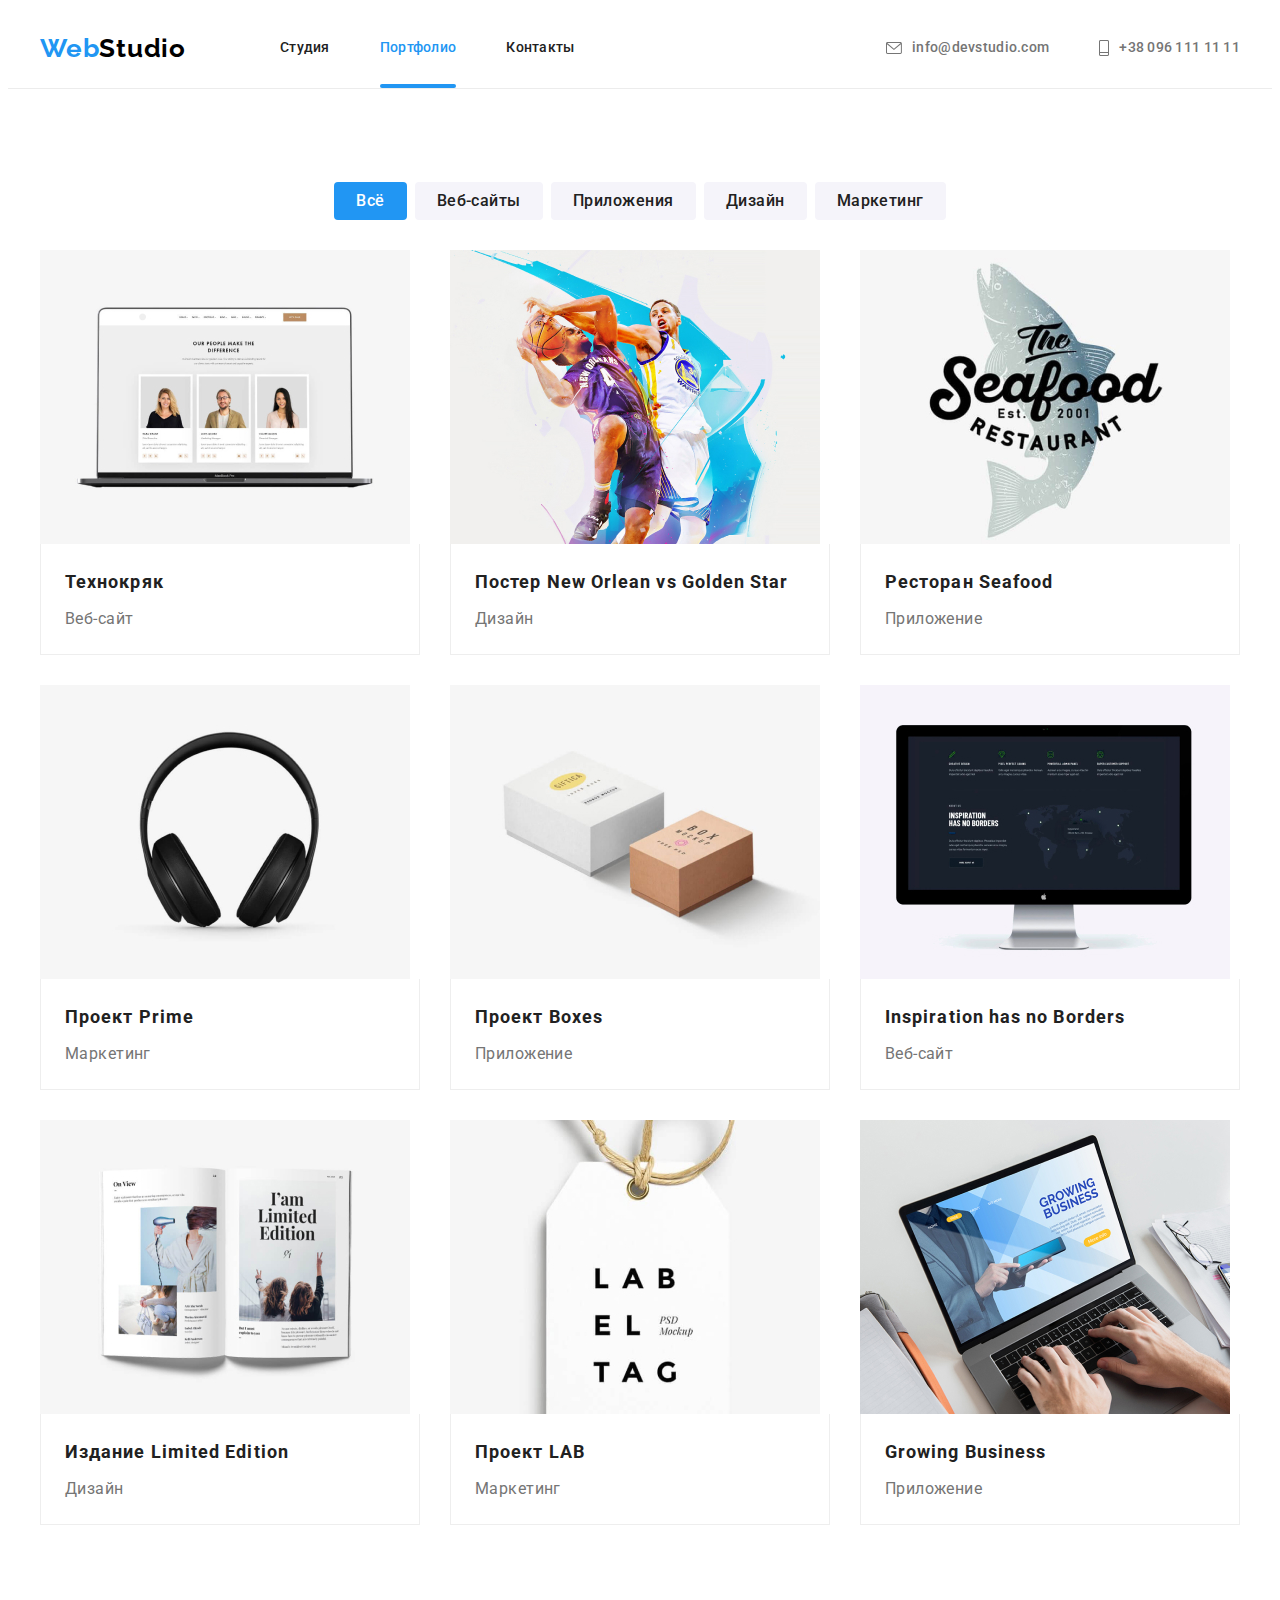
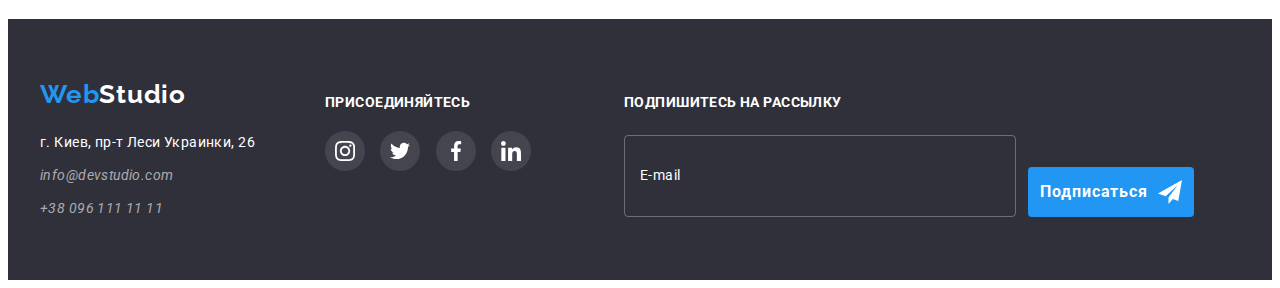
==== portfolio.html @ 37f89ac8 "Initial commit" ====
<!DOCTYPE html>
<html lang="ru">
  <head>
    <meta charset="UTF-8" />
    <meta http-equiv="X-UA-Compatible" content="IE=edge" />
    <meta name="viewport" content="width=device-width, initial-scale=1.0" />
    <title>Портфолио</title>
    <link
      href="https://fonts.googleapis.com/css2?family=Raleway:wght@700&family=Roboto:wght@400;500;700;900&display=swap"
      rel="stylesheet"
    />
    <link
      rel="stylesheet"
      href="https://cdnjs.cloudflare.com/ajax/libs/modern-normalize/1.1.0/modern-normalize.min.css"
      integrity="sha512-wpPYUAdjBVSE4KJnH1VR1HeZfpl1ub8YT/NKx4PuQ5NmX2tKuGu6U/JRp5y+Y8XG2tV+wKQpNHVUX03MfMFn9Q=="
      crossorigin="anonymous"
      referrerpolicy="no-referrer"
    />
    <link rel="stylesheet" href="./css/main.min.css" />
  </head>
  <body>
    <!-- HEADER -->

    <header class="header">
      <div class="container">
        <nav class="nav">
          <a href="./index.html" class="logo link"
            >Web<span class="logo__part">Studio</span></a
          >
          <ul class="list nav__list">
            <li class="nav__item">
              <a href="./index.html" class="nav__link link">Студия</a>
            </li>
            <li class="nav__item nav__item--current">
              <a
                href="./portfolio.html"
                class="nav__link nav__link--current link"
                >Портфолио</a
              >
            </li>
            <li class="nav__item">
              <a href="" class="nav__link link">Контакты</a>
            </li>
          </ul>
          <ul class="contacts list">
            <li class="contacts__item">
              <a href="mailto:info@devstudio.com" class="contacts__link link">
                <svg class="contacts__icon" width="16" height="12">
                  <use href="./symbol-defs.svg#icon-envelope"></use>
                </svg>
                <span>info@devstudio.com</span>
              </a>
            </li>
            <li class="contacts__item">
              <a href="tel:+380961111111" class="contacts__link link">
                <svg class="contacts__icon" width="10" height="16">
                  <use href="./symbol-defs.svg#icon-phone"></use>
                </svg>
                <span>+38 096 111 11 11</span>
              </a>
            </li>
          </ul>
        </nav>
      </div>
    </header>

    <!-- MAIN -->

    <main>
      <section class="section">
        <div class="container">
          <h1 class="hidden-title hidden">Наши роботы</h1>
          <ul class="filter list">
            <li class="filter__item">
              <button
                type="button"
                class="filter__buttons buttons filter__buttons--current"
              >
                Всё
              </button>
            </li>
            <li class="filter__item">
              <button type="button" class="filter__buttons buttons">
                Веб-сайты
              </button>
            </li>
            <li class="filter__item">
              <button type="button" class="filter__buttons buttons">
                Приложения
              </button>
            </li>
            <li class="filter__item">
              <button type="button" class="filter__buttons buttons">
                Дизайн
              </button>
            </li>
            <li class="filter__item">
              <button type="button" class="filter__buttons buttons">
                Маркетинг
              </button>
            </li>
          </ul>
          <ul class="cards list">
            <li class="card">
              <a href="" class="link">
                <div class="card__thumb">
                  <img
                    src="./images/images-page-portfolio/img0.jpg"
                    alt="Страница сайта Технокряк"
                    width="370"
                  />
                  <p class="card__overlay-text">
                    Ресурс предлагает комплексные предложения с разным уровнем
                    функционала и сервисов. Все это позволит посетителю получить
                    исчерпывающие сведения о компании или частном лице.
                  </p>
                </div>
                <div class="card__description">
                  <h2 class="card__name">Технокряк</h2>
                  <p class="card__type">Веб-сайт</p>
                </div>
              </a>
            </li>
            <li class="card">
              <a href="" class="link">
                <div class="card__thumb">
                  <img
                    src="./images/images-page-portfolio/img1.jpg"
                    alt="Баскетболисты играют"
                    width="370"
                  />
                  <p class="card__overlay-text">
                    Ресурс предлагает комплексные предложения с разным уровнем
                    функционала и сервисов. Все это позволит посетителю получить
                    исчерпывающие сведения о компании или частном лице.
                  </p>
                </div>
                <div class="card__description">
                  <h2 class="card__name">
                    Постер <span lang="en">New Orlean vs Golden Star</span>
                  </h2>
                  <p class="card__type">Дизайн</p>
                </div>
              </a>
            </li>
            <li class="card">
              <a href="" class="link">
                <div class="card__thumb">
                  <img
                    src="./images/images-page-portfolio/img2.jpg"
                    alt="Лого ресторана Seafood"
                    width="370"
                  />
                  <p class="card__overlay-text">
                    Ресурс предлагает комплексные предложения с разным уровнем
                    функционала и сервисов. Все это позволит посетителю получить
                    исчерпывающие сведения о компании или частном лице.
                  </p>
                </div>
                <div class="card__description">
                  <h2 class="card__name">
                    Ресторан <span lang="en">Seafood</span>
                  </h2>
                  <p class="card__type">Приложение</p>
                </div>
              </a>
            </li>
            <li class="card">
              <a href="" class="link">
                <div class="card__thumb">
                  <img
                    src="./images/images-page-portfolio/img3.jpg"
                    alt="Наушники"
                    width="370"
                  />
                  <p class="card__overlay-text">
                    Ресурс предлагает комплексные предложения с разным уровнем
                    функционала и сервисов. Все это позволит посетителю получить
                    исчерпывающие сведения о компании или частном лице.
                  </p>
                </div>
                <div class="card__description">
                  <h2 class="card__name">
                    Проект <span lang="en">Prime</span>
                  </h2>
                  <p class="card__type">Маркетинг</p>
                </div>
              </a>
            </li>
            <li class="card">
              <a href="" class="link">
                <div class="card__thumb">
                  <img
                    src="./images/images-page-portfolio/img4.jpg"
                    alt="Коробки"
                    width="370"
                  />
                  <p class="card__overlay-text">
                    Ресурс предлагает комплексные предложения с разным уровнем
                    функционала и сервисов. Все это позволит посетителю получить
                    исчерпывающие сведения о компании или частном лице.
                  </p>
                </div>
                <div class="card__description">
                  <h2 class="card__name">
                    Проект <span lang="en">Boxes</span>
                  </h2>
                  <p class="card__type">Приложение</p>
                </div>
              </a>
            </li>
            <li class="card">
              <a href="" class="link">
                <div class="card__thumb">
                  <img
                    src="./images/images-page-portfolio/img5.jpg"
                    alt=" Страница сайта Inspiration has no Borders"
                    width="370"
                  />
                  <p class="card__overlay-text">
                    Ресурс предлагает комплексные предложения с разным уровнем
                    функционала и сервисов. Все это позволит посетителю получить
                    исчерпывающие сведения о компании или частном лице.
                  </p>
                </div>
                <div class="card__description">
                  <h2 lang="en" class="card__name">
                    Inspiration has no Borders
                  </h2>
                  <p class="card__type">Веб-сайт</p>
                </div>
              </a>
            </li>
            <li class="card">
              <a href="" class="link">
                <div class="card__thumb">
                  <img
                    src="./images/images-page-portfolio/img6.jpg"
                    alt="Открытая книга"
                    width="370"
                  />
                  <p class="card__overlay-text">
                    Ресурс предлагает комплексные предложения с разным уровнем
                    функционала и сервисов. Все это позволит посетителю получить
                    исчерпывающие сведения о компании или частном лице.
                  </p>
                </div>
                <div class="card__description">
                  <h2 class="card__name">
                    Издание <span lang="en">Limited Edition</span>
                  </h2>
                  <p class="card__type">Дизайн</p>
                </div>
              </a>
            </li>
            <li class="card">
              <a href="" class="link">
                <div class="card__thumb">
                  <img
                    src="./images/images-page-portfolio/img7.jpg"
                    alt="Логотип проекта"
                    width="370"
                  />
                  <p class="card__overlay-text">
                    Ресурс предлагает комплексные предложения с разным уровнем
                    функционала и сервисов. Все это позволит посетителю получить
                    исчерпывающие сведения о компании или частном лице.
                  </p>
                </div>
                <div class="card__description">
                  <h2 class="card__name">Проект <span lang="en">LAB</span></h2>
                  <p class="card__type">Маркетинг</p>
                </div>
              </a>
            </li>
            <li class="card">
              <a href="" class="link">
                <div class="card__thumb">
                  <img
                    src="./images/images-page-portfolio/img8.jpg"
                    alt="Приложение Growing Business на ноутбуке"
                    width="370"
                  />
                  <p class="card__overlay-text">
                    Ресурс предлагает комплексные предложения с разным уровнем
                    функционала и сервисов. Все это позволит посетителю получить
                    исчерпывающие сведения о компании или частном лице.
                  </p>
                </div>
                <div class="card__description">
                  <h2 lang="en" class="card__name">Growing Business</h2>
                  <p class="card__type">Приложение</p>
                </div>
              </a>
            </li>
          </ul>
        </div>
      </section>
    </main>

    <!-- FOOTER -->

    <footer class="footer">
      <div class="footer__container container">
        <div class="footer__address">
          <a href="./index.html" class="logo link"
            >Web<span class="logo__part--light">Studio</span></a
          >
          <address>
            <ul class="address list">
              <li class="address__item">
                <a
                  href="https://www.google.com/maps/place/%D0%B1%D1%83%D0%BB.+%D0%9B%D0%B5%D1%81%D0%B8+%D0%A3%D0%BA%D1%80%D0%B0%D0%B8%D0%BD%D0%BA%D0%B8,+26,+%D0%9A%D0%B8%D0%B5%D0%B2,+02000/@50.4265807,30.5383858,17z/data=!3m1!4b1!4m5!3m4!1s0x40d4cf0e033ecbe9:0x57a4dffefec77da0!8m2!3d50.4265807!4d30.5383858?shorturl=1"
                  class="link address__link address__link--light"
                  >г. Киев, пр-т Леси Украинки, 26</a
                >
              </li>
              <li class="address__item">
                <a href="mailto:info@devstudio.com" class="address__link link"
                  >info@devstudio.com</a
                >
              </li>
              <li class="address__item">
                <a href="tel:+380961111111" class="address__link link"
                  >+38 096 111 11 11</a
                >
              </li>
            </ul>
          </address>
        </div>
        <div class="footer__communities">
          <b class="footer__header">ПРИСОЕДИНЯЙТЕСЬ</b>
          <ul class="communities list">
            <li class="communities__item communities__item--light">
              <a href="" class="link communities__link">
                <svg class="communities__icon" width="20" height="20">
                  <use href="./symbol-defs.svg#icon-instagram"></use>
                </svg>
              </a>
            </li>
            <li class="communities__item communities__item--light">
              <a href="" class="link communities__link">
                <svg class="communities__icon" width="20" height="20">
                  <use href="./symbol-defs.svg#icon-twitter"></use>
                </svg>
              </a>
            </li>
            <li class="communities__item communities__item--light">
              <a href="" class="link communities__link">
                <svg class="communities__icon" width="20" height="20">
                  <use href="./symbol-defs.svg#icon-facebook"></use>
                </svg>
              </a>
            </li>
            <li class="communities__item communities__item--light">
              <a href="" class="link communities__link">
                <svg class="communities__icon" width="20" height="20">
                  <use href="./symbol-defs.svg#icon-linkedin"></use>
                </svg>
              </a>
            </li>
          </ul>
        </div>
        <div class="footer__subscribe">
          <b class="footer__header">Подпишитесь на рассылку</b>
          <form class="subscribe-form">
            <label class="subscribe-form__field">
              <input
                type="email"
                name="user-email"
                class="subscribe-form__input"
                placeholder=" "
              />
              <span class="subscribe-form__label">E-mail</span>
            </label>
            <button type="submit" class="subscribe-form__button buttons">
              <span class="subscribe-form__button-text">Подписаться</span>
              <svg width="24" height="24" class="subscribe-form__icon">
                <use href="./symbol-defs.svg#icon-send"></use>
              </svg>
            </button>
          </form>
        </div>
      </div>
    </footer>
  </body>
</html>
---- css/main.min.css ----
p,h1,h2,h3,h4,h5,h6{margin:0px}ul,ol{margin:0px;padding-left:0px}img{display:block}svg{fill:currentColor}.link{text-decoration:none;margin:0;padding:0;color:inherit}.list{list-style-type:none;margin:0;padding:0}body{font-family:"Roboto",sans-serif;font-style:normal;font-weight:400;font-size:14px;line-height:1.7;letter-spacing:.03em;color:#757575;background-color:#fff}.hidden{width:1px;height:1px;overflow:hidden;opacity:0;margin:-1px}.backdrop{position:fixed;top:0;left:0;width:100%;height:100vh;background-color:rgba(0,0,0,.2);opacity:1;transition:opacity 250ms cubic-bezier(0.4, 0, 0.2, 1)}.backdrop.is-hidden{opacity:0;pointer-events:none}.no-scroll{overflow:hidden}.close-button{position:absolute;top:8px;right:8px;display:flex;align-items:center;justify-content:center;width:30px;height:30px;border:1px solid rgba(0,0,0,.1);border-radius:50%;background-color:#fff;transition:color 250ms cubic-bezier(0.4, 0, 0.2, 1),box-shadow 250ms cubic-bezier(0.4, 0, 0.2, 1),background-color 250ms cubic-bezier(0.4, 0, 0.2, 1)}.close-button:hover,.close-button:focus{background-color:#2196f3}.section{padding-top:94px;padding-bottom:94px}.container{width:1200px;padding-left:15px;padding-right:15px;margin:0 auto}.section-header{font-weight:700;font-size:36px;line-height:1.16;text-align:center;color:#212121;margin-bottom:50px}.buttons{display:flex;align-items:center;justify-content:center;font-family:inherit;cursor:pointer;border:none;border-radius:4px;font-weight:700;font-size:16px;line-height:1.88;letter-spacing:.06em;color:#fff}.buttons:hover,.buttons:focus{background-color:#188ce8;box-shadow:0px 2px 2px 0px rgba(0,0,0,.1215686275),0px 1px 2px 0px rgba(0,0,0,.0784313725),0px 3px 1px 0px rgba(0,0,0,.1019607843)}.filter{display:flex;align-items:center;justify-content:center;margin-bottom:30px}.filter__item+.filter__item{margin-left:8px}.filter__buttons{font-weight:500;font-size:16px;line-height:1.62;letter-spacing:.03em;text-align:center;background-color:#f5f4fa;color:#212121;transition:color 250ms cubic-bezier(0.4, 0, 0.2, 1),box-shadow 250ms cubic-bezier(0.4, 0, 0.2, 1),background-color 250ms cubic-bezier(0.4, 0, 0.2, 1);padding:6px 22px}.filter__buttons:hover,.filter__buttons:focus{color:#fff;background-color:#2196f3;box-shadow:0px 2px 2px 0px rgba(0,0,0,.1215686275),0px 1px 2px 0px rgba(0,0,0,.0784313725),0px 3px 1px 0px rgba(0,0,0,.1019607843)}.filter__buttons--current{color:#fff;background-color:#2196f3}.communities{display:flex;justify-content:space-between;height:44px;width:206px;margin-top:16px;margin-left:auto;margin-right:auto}.communities__item{height:40px;width:40px;border-radius:50%;display:flex;align-items:center;justify-content:center;color:#afb1b8;transition:color 250ms cubic-bezier(0.4, 0, 0.2, 1),box-shadow 250ms cubic-bezier(0.4, 0, 0.2, 1),background-color 250ms cubic-bezier(0.4, 0, 0.2, 1)}.communities__item--light{background-color:rgba(255,255,255,.1);color:#fff}.communities__item+.communities__item{margin-left:10px}.communities__item:hover,.communities__item:focus{color:#fff;background-color:#2196f3}.communities__icon{display:block;fill:currentColor}@keyframes menuAnimation{0%{transform:scaleX(0%)}100%{transform:scaleX(100%)}}.header{border-bottom:1px solid #ececec;font-weight:500;line-height:1.14;letter-spacing:.02em}.nav{display:flex;align-items:center;justify-content:center}.nav__list{display:flex;margin-left:94px}.nav__link{color:#212121;transition:color 250ms cubic-bezier(0.4, 0, 0.2, 1),box-shadow 250ms cubic-bezier(0.4, 0, 0.2, 1),background-color 250ms cubic-bezier(0.4, 0, 0.2, 1);display:block;padding-top:32px;padding-bottom:32px}.nav__link--current{color:#2196f3}.nav__link:hover,.nav__link:focus{color:#2196f3}.nav__item{position:relative}.nav__item+.nav__item{margin-left:50px}.nav__item::after{content:"";display:block;position:absolute;left:0;bottom:0;width:100%;height:4px;border-radius:2px;background-color:#2196f3;transform:scaleX(0);transition:transform 250ms cubic-bezier(0.4, 0, 0.2, 1)}.nav__item:hover::after{transform:scaleX(1)}.nav__item--current::after{transform:scaleX(1);animation-name:menuAnimation;animation-duration:250ms;animation-timing-function:cubic-bezier(0.4, 0, 0.2, 1)}.contacts{margin-left:auto;display:flex}.contacts__link{display:flex;align-items:center;justify-content:center;padding-top:32px;padding-bottom:32px;transition:color 250ms cubic-bezier(0.4, 0, 0.2, 1),box-shadow 250ms cubic-bezier(0.4, 0, 0.2, 1),background-color 250ms cubic-bezier(0.4, 0, 0.2, 1);color:#757575}.contacts__link:hover,.contacts__link:focus{color:#2196f3}.contacts__item+.contacts__item{margin-left:50px}.contacts__icon{margin-right:10px}.logo{font-family:"Raleway",sans-serif;font-style:normal;font-weight:700;font-size:26px;line-height:1.19;letter-spacing:.03em;color:#2196f3}.logo__part{color:#000}.logo__part--light{color:#fff}.hero{background-color:#2f303a;background-image:linear-gradient(rgba(47, 48, 58, 0.4), rgba(47, 48, 58, 0.4)),url(../images/images-main-page/hero-img.jpg);max-height:600px;max-width:1600px;background-repeat:no-repeat;background-size:cover;text-align:center;padding-top:200px;padding-bottom:200px;margin:0 auto}.hero__header{font-weight:900;font-size:44px;line-height:1.36;letter-spacing:.06em;text-align:center;text-transform:uppercase;display:inline-block;color:#fff;max-width:696px;margin-bottom:30px}.hero__button{margin:0 auto;padding:10px 32px;background-color:#2196f3;color:#fff;transition:color 250ms cubic-bezier(0.4, 0, 0.2, 1),box-shadow 250ms cubic-bezier(0.4, 0, 0.2, 1),background-color 250ms cubic-bezier(0.4, 0, 0.2, 1)}.advantages{padding-bottom:0}.advantages__list{display:flex;justify-content:space-between}.advantages__item{flex-basis:calc((100% - 90px)/4)}.advantages__item+.advantages__item{margin-left:30px}.advantages__svg-wrapper{height:120px;width:100%;background-color:#f5f4fa;display:flex;align-items:center;justify-content:center;margin-bottom:30px}.advantages__header{font-weight:700;font-size:14px;line-height:1.14;text-transform:uppercase;color:#212121;margin-bottom:10px}.specialisation__list{display:flex;justify-content:space-between}.specialisation__item{flex-basis:calc((100% - 90px)/4);position:relative}.specialisation__item+.specialisation__item{margin-left:30px}.specialisation__text-wrapper{position:absolute;bottom:0;display:flex;align-items:center;justify-content:center;width:100%;height:70px;text-transform:uppercase;font-weight:700;font-size:14px;line-height:1.14;letter-spacing:.03em;color:#fff;background-color:rgba(47,48,58,.8)}.team{background-color:#f5f4fa}.team__header{font-weight:700;font-size:36px;line-height:1.16;text-align:center;color:#212121;margin-bottom:50px}.team__cards{display:flex;justify-content:space-between}.member-card{box-shadow:0px 1px 3px rgba(0,0,0,.12),0px 1px 1px rgba(0,0,0,.14),0px 2px 1px rgba(0,0,0,.2);border-radius:0px 0px 4px 4px;background-color:#fff;flex-basis:calc((100% - 90px)/4)}.member-card+.member-card{margin-left:30px}.member-card__text{padding-top:30px;padding-bottom:30px}.member-card__name{font-weight:500;font-size:16px;line-height:1.19;text-align:center;color:#212121}.member-card__position{font-size:16px;line-height:1.19;text-align:center;margin-top:10px}.clients__list{display:flex;justify-content:space-between}.clients__item{color:#afb1b8;border:1px solid currentColor;border-radius:4px;transition:color 250ms cubic-bezier(0.4, 0, 0.2, 1),box-shadow 250ms cubic-bezier(0.4, 0, 0.2, 1),background-color 250ms cubic-bezier(0.4, 0, 0.2, 1);flex-basis:calc((100% - 150px)/6)}.clients__item+.clients__item{margin-left:30px}.clients__item:hover,.clients__item:focus{color:#2196f3}.clients__link{display:flex;align-items:center;justify-content:center;height:92px;width:100%}.footer{background-color:#2f303a;padding-top:60px;padding-bottom:60px}.footer__container{display:flex}.address{margin-top:20px}.address__item+.address__item{margin-top:9px}.address__link{color:rgba(255,255,255,.6);transition:color 250ms cubic-bezier(0.4, 0, 0.2, 1),box-shadow 250ms cubic-bezier(0.4, 0, 0.2, 1),background-color 250ms cubic-bezier(0.4, 0, 0.2, 1)}.address__link--light{font-style:normal;color:#fff}.address__link:hover,.address__link:focus{color:#2196f3}.footer__communities{width:206px;margin-left:70px;margin-top:12px}.footer__header{font-weight:700;font-size:14px;line-height:1.14;letter-spacing:.03em;text-transform:uppercase;color:#fff}.footer__subscribe{margin-left:93px;margin-top:12px;width:570px}.subscribe-form{display:flex;align-items:flex-end;margin-top:20px}.subscribe-form__field{position:relative;display:block}.subscribe-form__input{width:358px;height:50px;padding:15px 16px;background-color:rgba(0,0,0,0);border:1px solid rgba(255,255,255,.3);border-radius:4px;color:#fff}.subscribe-form__label{position:absolute;top:50%;left:16px;transform:translateY(-50%);transition:transform 250ms linear;color:#fff}.subscribe-form__input:not(:placeholder-shown)+.subscribe-form__label,.subscribe-form__field:focus-within .subscribe-form__label{transform:translateY(-50px)}.subscribe-form__button{width:200px;height:50px;margin-left:12px;border-color:rgba(0,0,0,0);background-color:#2196f3}.subscribe-form__button-text{margin-right:10px;font-weight:700;font-size:16px;line-height:1.88;letter-spacing:.06em}.modal{position:absolute;top:50%;left:50%;transform:translate(-50%, -50%) scale(1);width:528px;min-height:581px;padding:40px;background-color:#fff;border-radius:4px;box-shadow:0px 2px 1px 0px rgba(0,0,0,.2);box-shadow:0px 1px 1px 0px rgba(0,0,0,.14);box-shadow:0px 1px 3px 0px rgba(0,0,0,.12);transition:transform 250ms cubic-bezier(0.4, 0, 0.2, 1)}.backdrop.is-hidden .modal{transform:translate(-50%, -50%) scale(1.2)}.modal__text{margin-bottom:12px;font-weight:700;font-size:20px;line-height:1.15;letter-spacing:.03em;text-align:center;color:#212121}.form__field{display:block;position:relative;margin-bottom:10px}.form__input{width:100%;height:40px;padding-left:50px;border:1px solid rgba(33,33,33,.2);border-radius:4px;outline:none;transition:border-color 350ms cubic-bezier(0.4, 0, 0.2, 1)}.form__field:focus-within .form__input{border-color:#2196f3}.form__input-area{height:120px;padding:12px 16px;resize:none}.form__input-area::placeholder{font-size:12px;line-height:1.16;letter-spacing:.01em;color:rgba(117,117,117,.5)}.form__label{color:#757575;font-size:12px;line-height:1.16;letter-spacing:.01em}.form__icon{display:block;height:18px;position:absolute;top:calc(50% + 12px);left:0;transform:translateY(-50%);margin-left:12px;fill:#212121;transition:fill 250ms cubic-bezier(0.4, 0, 0.2, 1)}.form__field:focus-within .form__icon{color:#2196f3}.form__label-checkbox{margin-left:23px}.form__field-checkbox{margin-left:13px;position:relative;margin-bottom:30px;display:flex;align-items:center;justify-content:center}.form__link-checkbox{color:#2196f3;border-bottom:1px solid #2196f3}.form__icon-checkbox{position:absolute;top:50%;left:0;transform:translateY(-50%);width:16px;height:15px;border:2px solid #212121;border-radius:2px;background-color:rgba(0,0,0,0);transition:background-color 250ms cubic-bezier(0.4, 0, 0.2, 1)}.form__input-checkbox:checked~.form__icon-checkbox{background-color:#2196f3;border-color:rgba(0,0,0,0);background-image:url(../images/images-main-page/icon-check.svg);background-repeat:no-repeat;background-position:center}.submit-button{margin:0 auto;width:200px;height:50px;background-color:#2196f3;color:#fff;font-size:16px;line-height:1.88;letter-spacing:.06em}.cards{display:flex;flex-wrap:wrap}.card{flex-basis:calc((100% - 60px)/3);margin-top:30px;margin-left:30px;transition:color 250ms cubic-bezier(0.4, 0, 0.2, 1),box-shadow 250ms cubic-bezier(0.4, 0, 0.2, 1),background-color 250ms cubic-bezier(0.4, 0, 0.2, 1)}.card:nth-child(-n+3){margin-top:0}.card:nth-child(3n+1){margin-left:0}.card:hover,.card:focus{box-shadow:1px 4px 6px 0px rgba(0,0,0,.1607843137),0px 4px 4px 0px rgba(0,0,0,.0588235294),0px 1px 1px 0px rgba(0,0,0,.1215686275)}.card__thumb{position:relative;overflow:hidden}.card__overlay-text{position:absolute;padding:63px 24px;color:#fff;background-color:rgba(33,150,243,.9);transition:transform 250ms cubic-bezier(0.4, 0, 0.2, 1);font-size:18px;line-height:1.56;letter-spacing:.03em}.card:hover .card__overlay-text,.card:focus .card__overlay-text{transform:translateY(-100%)}.card__description{padding:20px 24px;border:1px solid #eee;border-top:none}.card__name{color:#212121;font-weight:700;font-size:18px;line-height:2;letter-spacing:.06em}.card__type{font-size:16px;line-height:1.88;color:#757575;margin-top:4px}/*# sourceMappingURL=main.min.css.map */
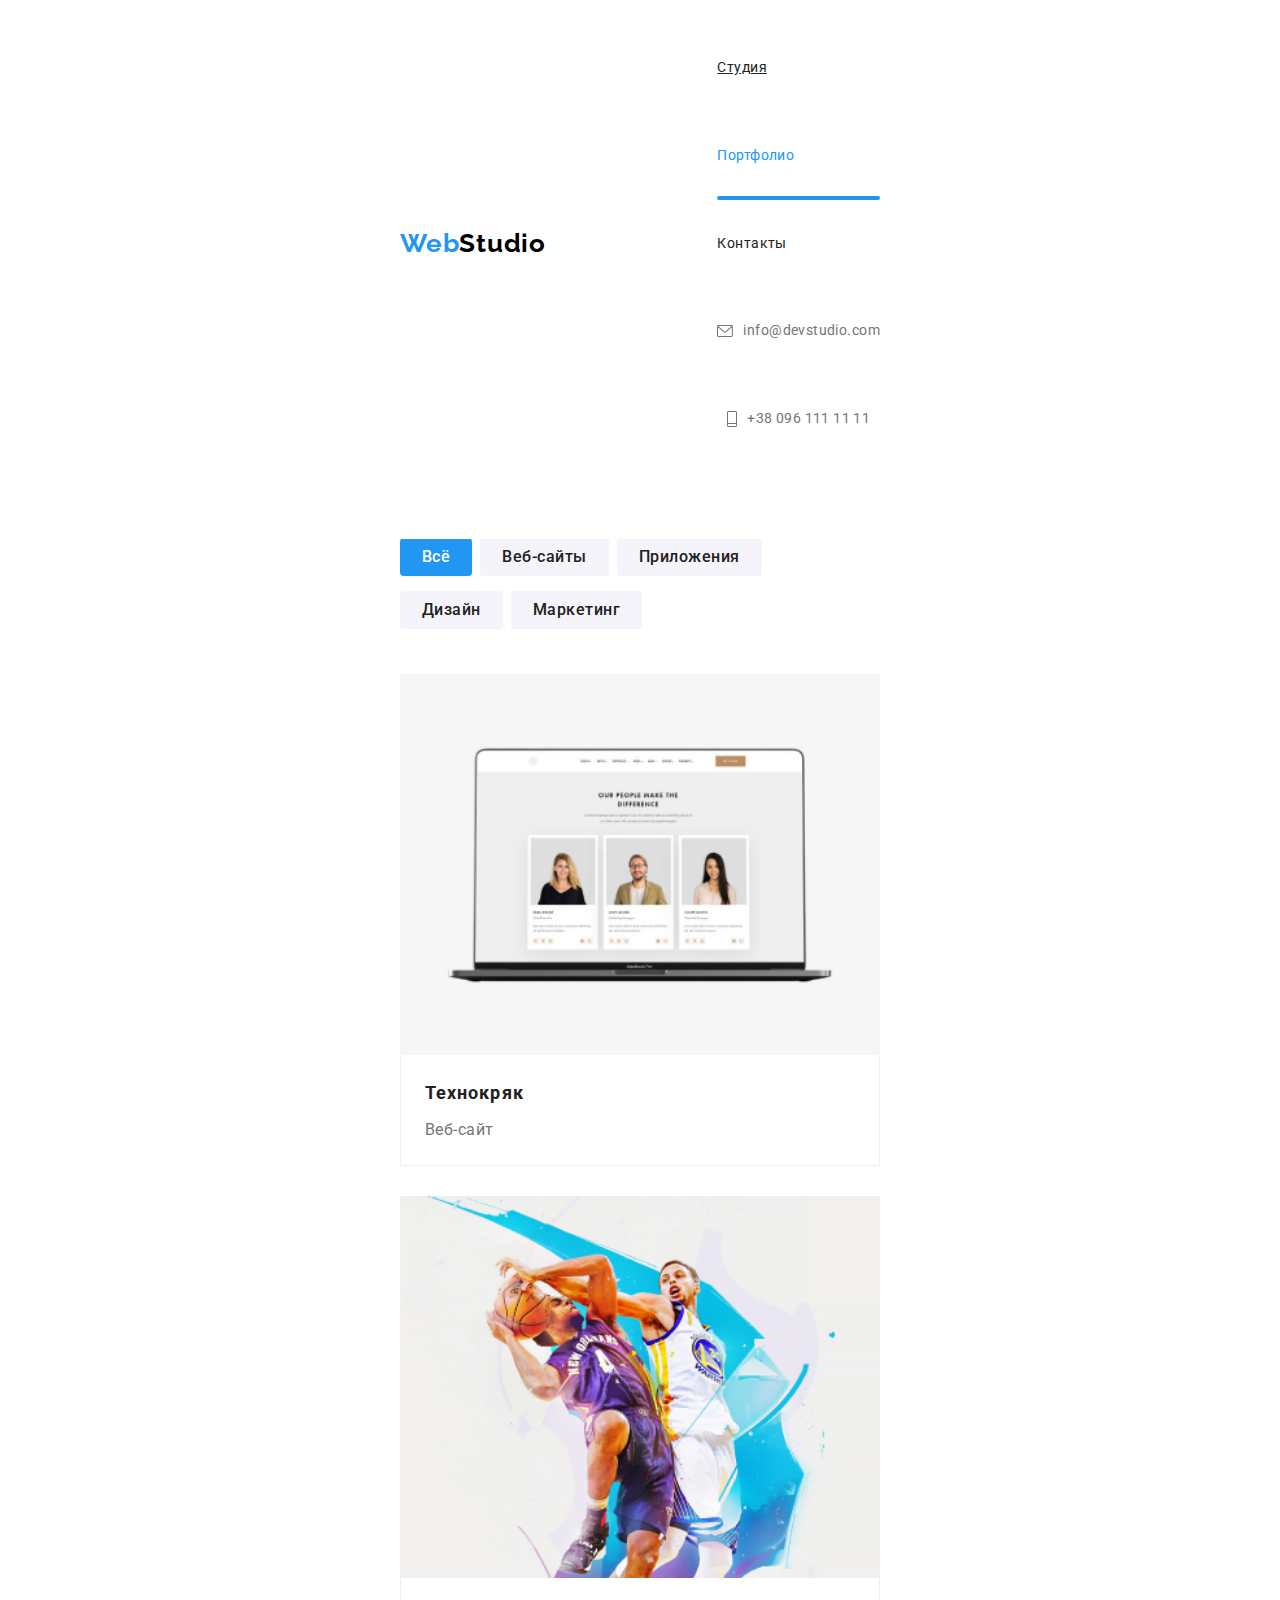
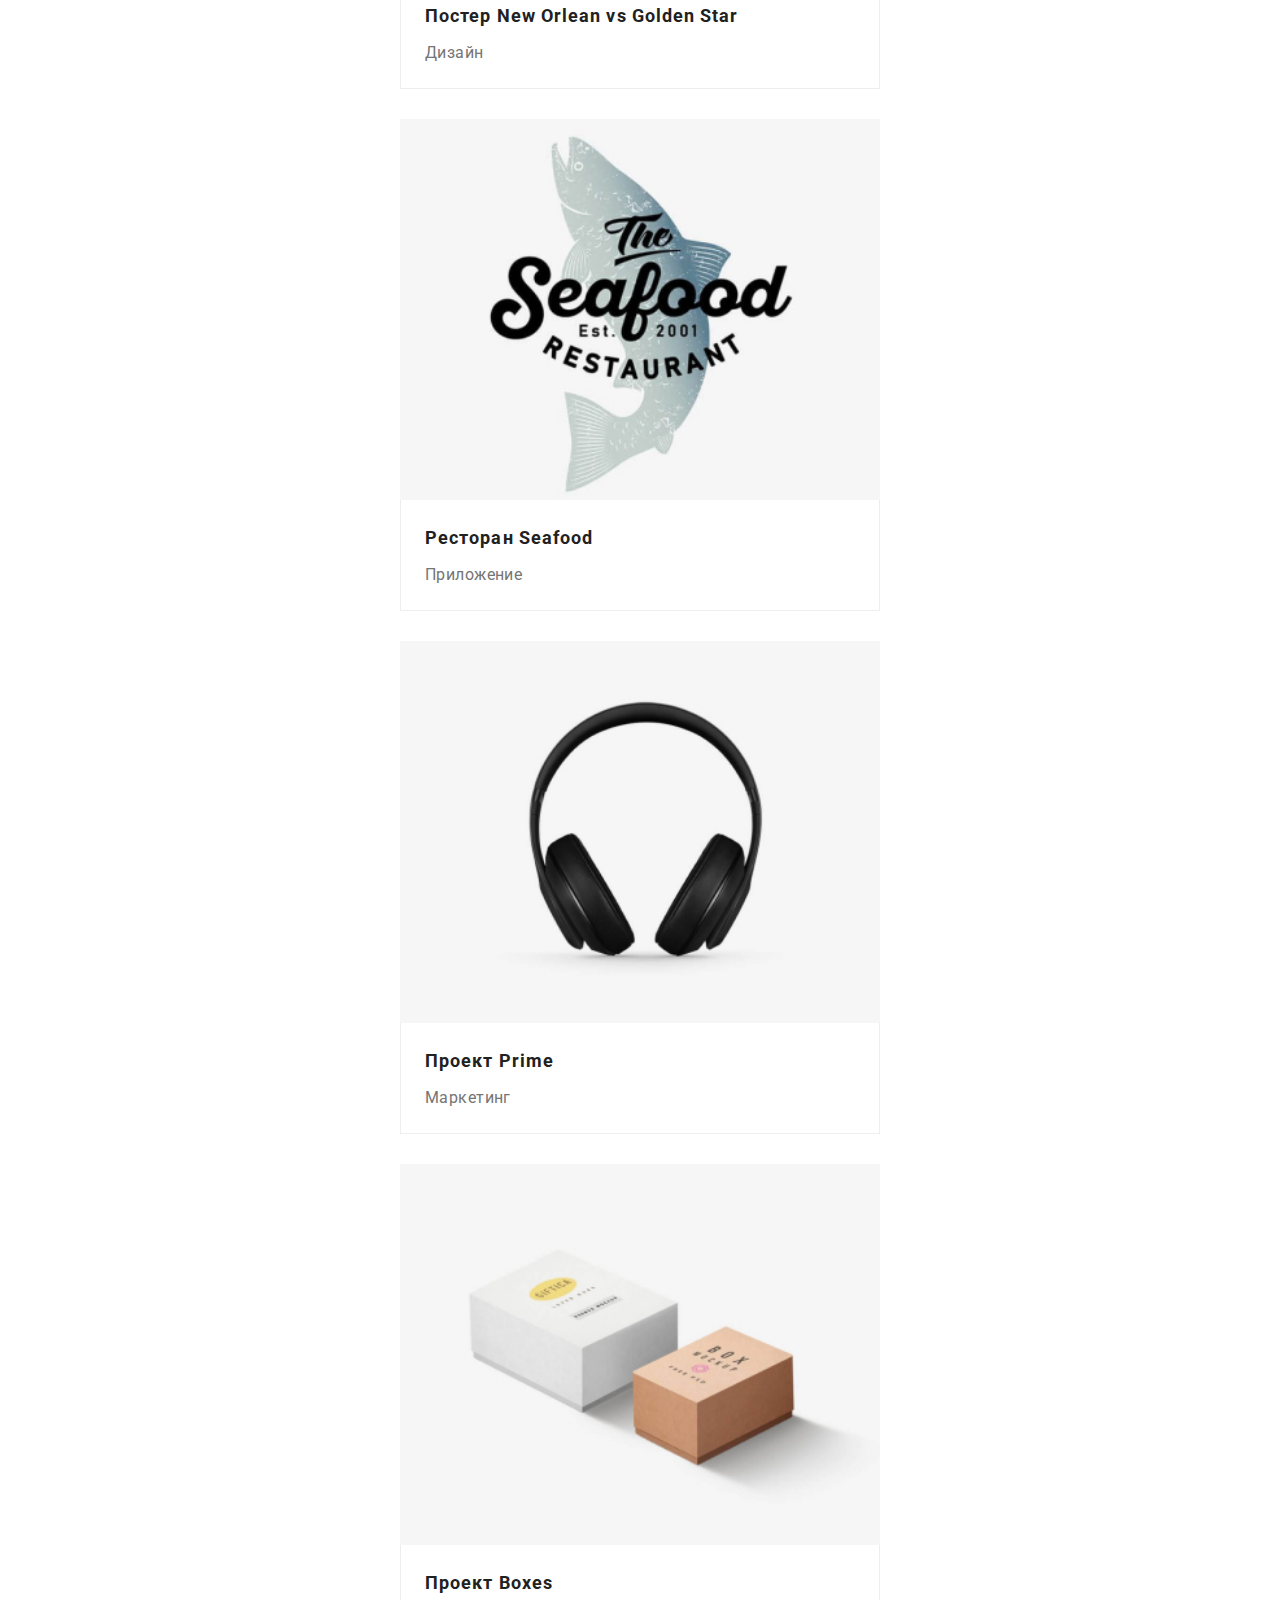
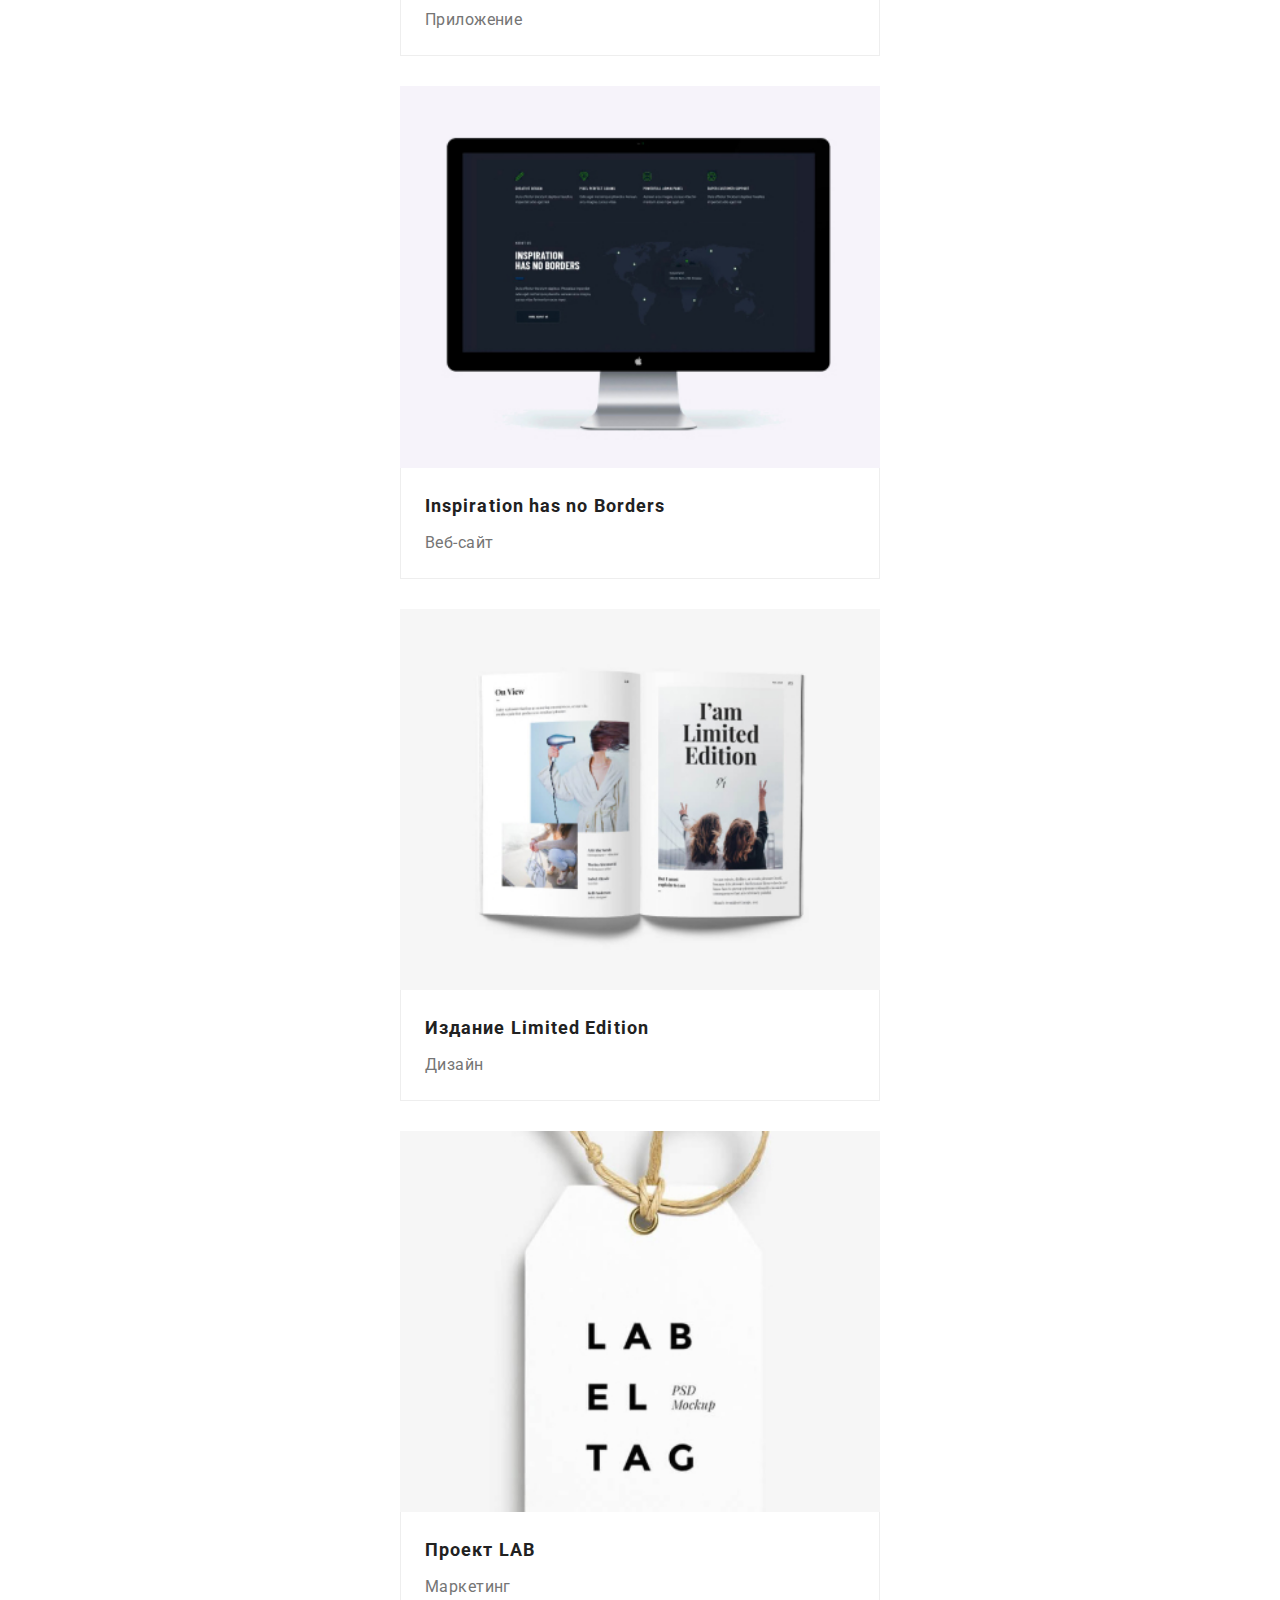
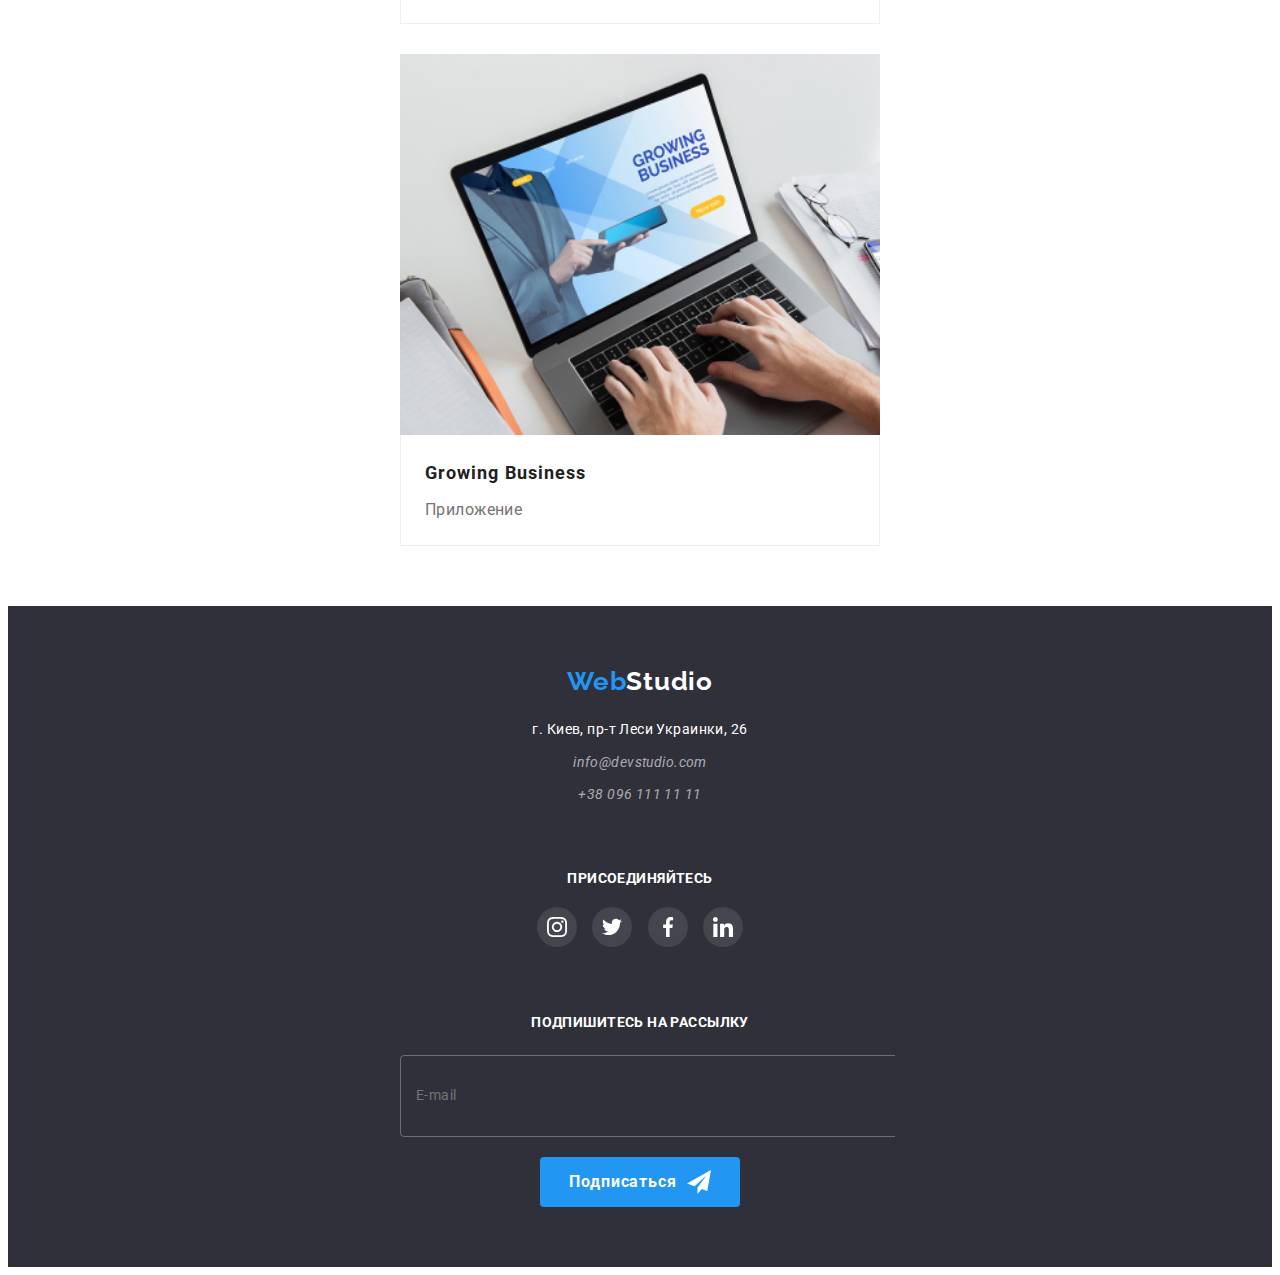
==== commit 816f509c: "mob version" ====
--- a/portfolio.html
+++ b/portfolio.html
@@ -22,21 +22,19 @@
     <!-- HEADER -->
 
     <header class="header">
-      <div class="container">
+      <div class="container header__container">
+        <a href="./index.html" class="logo link"
+          >Web<span class="logo__part logo__part">Studio</span></a
+        >
         <nav class="nav">
-          <a href="./index.html" class="logo link"
-            >Web<span class="logo__part">Studio</span></a
-          >
           <ul class="list nav__list">
             <li class="nav__item">
-              <a href="./index.html" class="nav__link link">Студия</a>
+              <a href="./index.html" class="nav__link"
+                >Студия</a
+              >
             </li>
             <li class="nav__item nav__item--current">
-              <a
-                href="./portfolio.html"
-                class="nav__link nav__link--current link"
-                >Портфолио</a
-              >
+              <a href="./portfolio.html" class="nav__link link nav__link--current link">Портфолио</a>
             </li>
             <li class="nav__item">
               <a href="" class="nav__link link">Контакты</a>
@@ -61,6 +59,52 @@
             </li>
           </ul>
         </nav>
+        <button type="button" class="menu-btn-mob">
+          <svg class="menu-btn-mob__icon" width="40px" height="40px">
+            <use href="./symbol-defs.svg#icon-menu-mob"></use>
+          </svg>
+        </button>
+        <div class="menu-mob is-hidden">
+           <button type="button" class="menu-mob__close-btn">
+          <svg width="40px" height="40px">
+            <use href="./symbol-defs.svg#icon-close-mob"></use>
+          </svg>
+        </button>
+          <nav class="menu-mob__nav">
+          <ul class="menu-mob__top list">
+            <li class="menu-mob__item">
+              <a href="./index.html" class="menu-mob__link link"
+                >Студия</a
+              >
+            </li>
+            <li class="menu-mob__item">
+              <a href="./portfolio.html" class="menu-mob__link menu-mob__link--current link">Портфолио</a>
+            </li>
+            <li class="menu-mob__item">
+              <a href="" class="menu-mob__link link">Контакты</a>
+            </li>
+          </ul>
+          <div class="menu-mob__bottom">
+              <ul class="list">
+               <li class="menu-mob__mail">
+              <a href="mailto:info@devstudio.com" class="link">
+              info@devstudio.com
+              </a>
+            </li>
+            <li class="menu-mob__tel">
+              <a href="tel:+380961111111" class="link">
+                +38 096 111 11 11
+              </a>
+            </li>
+            </ul>
+            <ul class="menu-mob__communities list">
+              <li class="menu-mob__communities-item"><a href="" class="link">Instagram</a></li>
+              <li class="menu-mob__communities-item"><a href="" class="link">Twitter</a></li>
+              <li class="menu-mob__communities-item"><a href="" class="link">Facebook</a></li>
+              <li class="menu-mob__communities-item"><a href="" class="link">LinkedIn</a></li>
+            </ul>
+        </div>
+          </div>
       </div>
     </header>
 
@@ -107,7 +151,7 @@
                   <img
                     src="./images/images-page-portfolio/img0.jpg"
                     alt="Страница сайта Технокряк"
-                    width="370"
+                    class="card__image"
                   />
                   <p class="card__overlay-text">
                     Ресурс предлагает комплексные предложения с разным уровнем
@@ -127,7 +171,7 @@
                   <img
                     src="./images/images-page-portfolio/img1.jpg"
                     alt="Баскетболисты играют"
-                    width="370"
+                    class="card__image"
                   />
                   <p class="card__overlay-text">
                     Ресурс предлагает комплексные предложения с разным уровнем
@@ -149,7 +193,7 @@
                   <img
                     src="./images/images-page-portfolio/img2.jpg"
                     alt="Лого ресторана Seafood"
-                    width="370"
+                    class="card__image"
                   />
                   <p class="card__overlay-text">
                     Ресурс предлагает комплексные предложения с разным уровнем
@@ -171,7 +215,7 @@
                   <img
                     src="./images/images-page-portfolio/img3.jpg"
                     alt="Наушники"
-                    width="370"
+                    class="card__image"
                   />
                   <p class="card__overlay-text">
                     Ресурс предлагает комплексные предложения с разным уровнем
@@ -193,7 +237,7 @@
                   <img
                     src="./images/images-page-portfolio/img4.jpg"
                     alt="Коробки"
-                    width="370"
+                    class="card__image"
                   />
                   <p class="card__overlay-text">
                     Ресурс предлагает комплексные предложения с разным уровнем
@@ -215,7 +259,7 @@
                   <img
                     src="./images/images-page-portfolio/img5.jpg"
                     alt=" Страница сайта Inspiration has no Borders"
-                    width="370"
+                    class="card__image"
                   />
                   <p class="card__overlay-text">
                     Ресурс предлагает комплексные предложения с разным уровнем
@@ -237,7 +281,7 @@
                   <img
                     src="./images/images-page-portfolio/img6.jpg"
                     alt="Открытая книга"
-                    width="370"
+                    class="card__image"
                   />
                   <p class="card__overlay-text">
                     Ресурс предлагает комплексные предложения с разным уровнем
@@ -259,7 +303,7 @@
                   <img
                     src="./images/images-page-portfolio/img7.jpg"
                     alt="Логотип проекта"
-                    width="370"
+                    class="card__image"
                   />
                   <p class="card__overlay-text">
                     Ресурс предлагает комплексные предложения с разным уровнем
@@ -279,7 +323,7 @@
                   <img
                     src="./images/images-page-portfolio/img8.jpg"
                     alt="Приложение Growing Business на ноутбуке"
-                    width="370"
+                    class="card__image"
                   />
                   <p class="card__overlay-text">
                     Ресурс предлагает комплексные предложения с разным уровнем
@@ -383,5 +427,6 @@
         </div>
       </div>
     </footer>
+    <script src="./js/menu.js"></script>
   </body>
 </html>
--- a/css/main.min.css
+++ b/css/main.min.css
@@ -1 +1 @@
-p,h1,h2,h3,h4,h5,h6{margin:0px}ul,ol{margin:0px;padding-left:0px}img{display:block}svg{fill:currentColor}.link{text-decoration:none;margin:0;padding:0;color:inherit}.list{list-style-type:none;margin:0;padding:0}body{font-family:"Roboto",sans-serif;font-style:normal;font-weight:400;font-size:14px;line-height:1.7;letter-spacing:.03em;color:#757575;background-color:#fff}.hidden{width:1px;height:1px;overflow:hidden;opacity:0;margin:-1px}.backdrop{position:fixed;top:0;left:0;width:100%;height:100vh;background-color:rgba(0,0,0,.2);opacity:1;transition:opacity 250ms cubic-bezier(0.4, 0, 0.2, 1)}.backdrop.is-hidden{opacity:0;pointer-events:none}.no-scroll{overflow:hidden}.close-button{position:absolute;top:8px;right:8px;display:flex;align-items:center;justify-content:center;width:30px;height:30px;border:1px solid rgba(0,0,0,.1);border-radius:50%;background-color:#fff;transition:color 250ms cubic-bezier(0.4, 0, 0.2, 1),box-shadow 250ms cubic-bezier(0.4, 0, 0.2, 1),background-color 250ms cubic-bezier(0.4, 0, 0.2, 1)}.close-button:hover,.close-button:focus{background-color:#2196f3}.section{padding-top:94px;padding-bottom:94px}.container{width:1200px;padding-left:15px;padding-right:15px;margin:0 auto}.section-header{font-weight:700;font-size:36px;line-height:1.16;text-align:center;color:#212121;margin-bottom:50px}.buttons{display:flex;align-items:center;justify-content:center;font-family:inherit;cursor:pointer;border:none;border-radius:4px;font-weight:700;font-size:16px;line-height:1.88;letter-spacing:.06em;color:#fff}.buttons:hover,.buttons:focus{background-color:#188ce8;box-shadow:0px 2px 2px 0px rgba(0,0,0,.1215686275),0px 1px 2px 0px rgba(0,0,0,.0784313725),0px 3px 1px 0px rgba(0,0,0,.1019607843)}.filter{display:flex;align-items:center;justify-content:center;margin-bottom:30px}.filter__item+.filter__item{margin-left:8px}.filter__buttons{font-weight:500;font-size:16px;line-height:1.62;letter-spacing:.03em;text-align:center;background-color:#f5f4fa;color:#212121;transition:color 250ms cubic-bezier(0.4, 0, 0.2, 1),box-shadow 250ms cubic-bezier(0.4, 0, 0.2, 1),background-color 250ms cubic-bezier(0.4, 0, 0.2, 1);padding:6px 22px}.filter__buttons:hover,.filter__buttons:focus{color:#fff;background-color:#2196f3;box-shadow:0px 2px 2px 0px rgba(0,0,0,.1215686275),0px 1px 2px 0px rgba(0,0,0,.0784313725),0px 3px 1px 0px rgba(0,0,0,.1019607843)}.filter__buttons--current{color:#fff;background-color:#2196f3}.communities{display:flex;justify-content:space-between;height:44px;width:206px;margin-top:16px;margin-left:auto;margin-right:auto}.communities__item{height:40px;width:40px;border-radius:50%;display:flex;align-items:center;justify-content:center;color:#afb1b8;transition:color 250ms cubic-bezier(0.4, 0, 0.2, 1),box-shadow 250ms cubic-bezier(0.4, 0, 0.2, 1),background-color 250ms cubic-bezier(0.4, 0, 0.2, 1)}.communities__item--light{background-color:rgba(255,255,255,.1);color:#fff}.communities__item+.communities__item{margin-left:10px}.communities__item:hover,.communities__item:focus{color:#fff;background-color:#2196f3}.communities__icon{display:block;fill:currentColor}@keyframes menuAnimation{0%{transform:scaleX(0%)}100%{transform:scaleX(100%)}}.header{border-bottom:1px solid #ececec;font-weight:500;line-height:1.14;letter-spacing:.02em}.nav{display:flex;align-items:center;justify-content:center}.nav__list{display:flex;margin-left:94px}.nav__link{color:#212121;transition:color 250ms cubic-bezier(0.4, 0, 0.2, 1),box-shadow 250ms cubic-bezier(0.4, 0, 0.2, 1),background-color 250ms cubic-bezier(0.4, 0, 0.2, 1);display:block;padding-top:32px;padding-bottom:32px}.nav__link--current{color:#2196f3}.nav__link:hover,.nav__link:focus{color:#2196f3}.nav__item{position:relative}.nav__item+.nav__item{margin-left:50px}.nav__item::after{content:"";display:block;position:absolute;left:0;bottom:0;width:100%;height:4px;border-radius:2px;background-color:#2196f3;transform:scaleX(0);transition:transform 250ms cubic-bezier(0.4, 0, 0.2, 1)}.nav__item:hover::after{transform:scaleX(1)}.nav__item--current::after{transform:scaleX(1);animation-name:menuAnimation;animation-duration:250ms;animation-timing-function:cubic-bezier(0.4, 0, 0.2, 1)}.contacts{margin-left:auto;display:flex}.contacts__link{display:flex;align-items:center;justify-content:center;padding-top:32px;padding-bottom:32px;transition:color 250ms cubic-bezier(0.4, 0, 0.2, 1),box-shadow 250ms cubic-bezier(0.4, 0, 0.2, 1),background-color 250ms cubic-bezier(0.4, 0, 0.2, 1);color:#757575}.contacts__link:hover,.contacts__link:focus{color:#2196f3}.contacts__item+.contacts__item{margin-left:50px}.contacts__icon{margin-right:10px}.logo{font-family:"Raleway",sans-serif;font-style:normal;font-weight:700;font-size:26px;line-height:1.19;letter-spacing:.03em;color:#2196f3}.logo__part{color:#000}.logo__part--light{color:#fff}.hero{background-color:#2f303a;background-image:linear-gradient(rgba(47, 48, 58, 0.4), rgba(47, 48, 58, 0.4)),url(../images/images-main-page/hero-img.jpg);max-height:600px;max-width:1600px;background-repeat:no-repeat;background-size:cover;text-align:center;padding-top:200px;padding-bottom:200px;margin:0 auto}.hero__header{font-weight:900;font-size:44px;line-height:1.36;letter-spacing:.06em;text-align:center;text-transform:uppercase;display:inline-block;color:#fff;max-width:696px;margin-bottom:30px}.hero__button{margin:0 auto;padding:10px 32px;background-color:#2196f3;color:#fff;transition:color 250ms cubic-bezier(0.4, 0, 0.2, 1),box-shadow 250ms cubic-bezier(0.4, 0, 0.2, 1),background-color 250ms cubic-bezier(0.4, 0, 0.2, 1)}.advantages{padding-bottom:0}.advantages__list{display:flex;justify-content:space-between}.advantages__item{flex-basis:calc((100% - 90px)/4)}.advantages__item+.advantages__item{margin-left:30px}.advantages__svg-wrapper{height:120px;width:100%;background-color:#f5f4fa;display:flex;align-items:center;justify-content:center;margin-bottom:30px}.advantages__header{font-weight:700;font-size:14px;line-height:1.14;text-transform:uppercase;color:#212121;margin-bottom:10px}.specialisation__list{display:flex;justify-content:space-between}.specialisation__item{flex-basis:calc((100% - 90px)/4);position:relative}.specialisation__item+.specialisation__item{margin-left:30px}.specialisation__text-wrapper{position:absolute;bottom:0;display:flex;align-items:center;justify-content:center;width:100%;height:70px;text-transform:uppercase;font-weight:700;font-size:14px;line-height:1.14;letter-spacing:.03em;color:#fff;background-color:rgba(47,48,58,.8)}.team{background-color:#f5f4fa}.team__header{font-weight:700;font-size:36px;line-height:1.16;text-align:center;color:#212121;margin-bottom:50px}.team__cards{display:flex;justify-content:space-between}.member-card{box-shadow:0px 1px 3px rgba(0,0,0,.12),0px 1px 1px rgba(0,0,0,.14),0px 2px 1px rgba(0,0,0,.2);border-radius:0px 0px 4px 4px;background-color:#fff;flex-basis:calc((100% - 90px)/4)}.member-card+.member-card{margin-left:30px}.member-card__text{padding-top:30px;padding-bottom:30px}.member-card__name{font-weight:500;font-size:16px;line-height:1.19;text-align:center;color:#212121}.member-card__position{font-size:16px;line-height:1.19;text-align:center;margin-top:10px}.clients__list{display:flex;justify-content:space-between}.clients__item{color:#afb1b8;border:1px solid currentColor;border-radius:4px;transition:color 250ms cubic-bezier(0.4, 0, 0.2, 1),box-shadow 250ms cubic-bezier(0.4, 0, 0.2, 1),background-color 250ms cubic-bezier(0.4, 0, 0.2, 1);flex-basis:calc((100% - 150px)/6)}.clients__item+.clients__item{margin-left:30px}.clients__item:hover,.clients__item:focus{color:#2196f3}.clients__link{display:flex;align-items:center;justify-content:center;height:92px;width:100%}.footer{background-color:#2f303a;padding-top:60px;padding-bottom:60px}.footer__container{display:flex}.address{margin-top:20px}.address__item+.address__item{margin-top:9px}.address__link{color:rgba(255,255,255,.6);transition:color 250ms cubic-bezier(0.4, 0, 0.2, 1),box-shadow 250ms cubic-bezier(0.4, 0, 0.2, 1),background-color 250ms cubic-bezier(0.4, 0, 0.2, 1)}.address__link--light{font-style:normal;color:#fff}.address__link:hover,.address__link:focus{color:#2196f3}.footer__communities{width:206px;margin-left:70px;margin-top:12px}.footer__header{font-weight:700;font-size:14px;line-height:1.14;letter-spacing:.03em;text-transform:uppercase;color:#fff}.footer__subscribe{margin-left:93px;margin-top:12px;width:570px}.subscribe-form{display:flex;align-items:flex-end;margin-top:20px}.subscribe-form__field{position:relative;display:block}.subscribe-form__input{width:358px;height:50px;padding:15px 16px;background-color:rgba(0,0,0,0);border:1px solid rgba(255,255,255,.3);border-radius:4px;color:#fff}.subscribe-form__label{position:absolute;top:50%;left:16px;transform:translateY(-50%);transition:transform 250ms linear;color:#fff}.subscribe-form__input:not(:placeholder-shown)+.subscribe-form__label,.subscribe-form__field:focus-within .subscribe-form__label{transform:translateY(-50px)}.subscribe-form__button{width:200px;height:50px;margin-left:12px;border-color:rgba(0,0,0,0);background-color:#2196f3}.subscribe-form__button-text{margin-right:10px;font-weight:700;font-size:16px;line-height:1.88;letter-spacing:.06em}.modal{position:absolute;top:50%;left:50%;transform:translate(-50%, -50%) scale(1);width:528px;min-height:581px;padding:40px;background-color:#fff;border-radius:4px;box-shadow:0px 2px 1px 0px rgba(0,0,0,.2);box-shadow:0px 1px 1px 0px rgba(0,0,0,.14);box-shadow:0px 1px 3px 0px rgba(0,0,0,.12);transition:transform 250ms cubic-bezier(0.4, 0, 0.2, 1)}.backdrop.is-hidden .modal{transform:translate(-50%, -50%) scale(1.2)}.modal__text{margin-bottom:12px;font-weight:700;font-size:20px;line-height:1.15;letter-spacing:.03em;text-align:center;color:#212121}.form__field{display:block;position:relative;margin-bottom:10px}.form__input{width:100%;height:40px;padding-left:50px;border:1px solid rgba(33,33,33,.2);border-radius:4px;outline:none;transition:border-color 350ms cubic-bezier(0.4, 0, 0.2, 1)}.form__field:focus-within .form__input{border-color:#2196f3}.form__input-area{height:120px;padding:12px 16px;resize:none}.form__input-area::placeholder{font-size:12px;line-height:1.16;letter-spacing:.01em;color:rgba(117,117,117,.5)}.form__label{color:#757575;font-size:12px;line-height:1.16;letter-spacing:.01em}.form__icon{display:block;height:18px;position:absolute;top:calc(50% + 12px);left:0;transform:translateY(-50%);margin-left:12px;fill:#212121;transition:fill 250ms cubic-bezier(0.4, 0, 0.2, 1)}.form__field:focus-within .form__icon{color:#2196f3}.form__label-checkbox{margin-left:23px}.form__field-checkbox{margin-left:13px;position:relative;margin-bottom:30px;display:flex;align-items:center;justify-content:center}.form__link-checkbox{color:#2196f3;border-bottom:1px solid #2196f3}.form__icon-checkbox{position:absolute;top:50%;left:0;transform:translateY(-50%);width:16px;height:15px;border:2px solid #212121;border-radius:2px;background-color:rgba(0,0,0,0);transition:background-color 250ms cubic-bezier(0.4, 0, 0.2, 1)}.form__input-checkbox:checked~.form__icon-checkbox{background-color:#2196f3;border-color:rgba(0,0,0,0);background-image:url(../images/images-main-page/icon-check.svg);background-repeat:no-repeat;background-position:center}.submit-button{margin:0 auto;width:200px;height:50px;background-color:#2196f3;color:#fff;font-size:16px;line-height:1.88;letter-spacing:.06em}.cards{display:flex;flex-wrap:wrap}.card{flex-basis:calc((100% - 60px)/3);margin-top:30px;margin-left:30px;transition:color 250ms cubic-bezier(0.4, 0, 0.2, 1),box-shadow 250ms cubic-bezier(0.4, 0, 0.2, 1),background-color 250ms cubic-bezier(0.4, 0, 0.2, 1)}.card:nth-child(-n+3){margin-top:0}.card:nth-child(3n+1){margin-left:0}.card:hover,.card:focus{box-shadow:1px 4px 6px 0px rgba(0,0,0,.1607843137),0px 4px 4px 0px rgba(0,0,0,.0588235294),0px 1px 1px 0px rgba(0,0,0,.1215686275)}.card__thumb{position:relative;overflow:hidden}.card__overlay-text{position:absolute;padding:63px 24px;color:#fff;background-color:rgba(33,150,243,.9);transition:transform 250ms cubic-bezier(0.4, 0, 0.2, 1);font-size:18px;line-height:1.56;letter-spacing:.03em}.card:hover .card__overlay-text,.card:focus .card__overlay-text{transform:translateY(-100%)}.card__description{padding:20px 24px;border:1px solid #eee;border-top:none}.card__name{color:#212121;font-weight:700;font-size:18px;line-height:2;letter-spacing:.06em}.card__type{font-size:16px;line-height:1.88;color:#757575;margin-top:4px}/*# sourceMappingURL=main.min.css.map */+p,h1,h2,h3,h4,h5,h6{margin:0px}ul,ol{margin:0px;padding-left:0px}img{display:block}svg{fill:currentColor}.link{text-decoration:none;margin:0;padding:0;color:inherit}.list{list-style-type:none;margin:0;padding:0}body{font-family:"Roboto",sans-serif;font-style:normal;font-weight:400;font-size:14px;line-height:1.7;letter-spacing:.03em;color:#757575;background-color:#fff}.hidden,.is-hidden{width:1px;height:1px;overflow:hidden;opacity:0;margin:-1px;pointer-events:none}.backdrop{position:fixed;top:0;left:0;width:100%;height:100vh;background-color:rgba(0,0,0,.2);opacity:1;transition:opacity 250ms cubic-bezier(0.4, 0, 0.2, 1)}.backdrop.is-hidden{opacity:0;pointer-events:none}.no-scroll{overflow:hidden}.close-button{position:absolute;top:8px;right:8px;display:flex;align-items:center;justify-content:center;width:30px;height:30px;border:1px solid rgba(0,0,0,.1);border-radius:50%;background-color:#fff;transition:color 250ms cubic-bezier(0.4, 0, 0.2, 1),box-shadow 250ms cubic-bezier(0.4, 0, 0.2, 1),background-color 250ms cubic-bezier(0.4, 0, 0.2, 1)}.close-button:hover,.close-button:focus{background-color:#2196f3}.section{padding-top:60px;padding-bottom:60px}.container{max-width:480px;padding-left:15px;padding-right:15px;margin:0 auto;overflow:scroll}.section-header{font-weight:700;font-size:36px;line-height:1.16;text-align:center;color:#212121;margin-bottom:50px}.buttons{display:flex;align-items:center;justify-content:center;font-family:inherit;cursor:pointer;border:none;border-radius:4px;font-weight:700;font-size:16px;line-height:1.88;letter-spacing:.06em;color:#fff}.buttons:hover,.buttons:focus{background-color:#188ce8;box-shadow:0px 2px 2px 0px rgba(0,0,0,.1215686275),0px 1px 2px 0px rgba(0,0,0,.0784313725),0px 3px 1px 0px rgba(0,0,0,.1019607843)}.filter{display:flex;flex-wrap:wrap;margin-bottom:30px}.filter__item{margin-bottom:15px}.filter__item:not(:last-child){margin-right:8px}.filter__buttons{font-weight:500;font-size:16px;line-height:1.62;letter-spacing:.03em;text-align:center;background-color:#f5f4fa;color:#212121;transition:color 250ms cubic-bezier(0.4, 0, 0.2, 1),box-shadow 250ms cubic-bezier(0.4, 0, 0.2, 1),background-color 250ms cubic-bezier(0.4, 0, 0.2, 1);padding:6px 22px}.filter__buttons:hover,.filter__buttons:focus{color:#fff;background-color:#2196f3;box-shadow:0px 2px 2px 0px rgba(0,0,0,.1215686275),0px 1px 2px 0px rgba(0,0,0,.0784313725),0px 3px 1px 0px rgba(0,0,0,.1019607843)}.filter__buttons--current{color:#fff;background-color:#2196f3}.communities{display:flex;justify-content:space-between;height:44px;width:206px;margin-top:16px;margin-left:auto;margin-right:auto}.communities__item{height:40px;width:40px;border-radius:50%;display:flex;align-items:center;justify-content:center;color:#afb1b8;transition:color 250ms cubic-bezier(0.4, 0, 0.2, 1),box-shadow 250ms cubic-bezier(0.4, 0, 0.2, 1),background-color 250ms cubic-bezier(0.4, 0, 0.2, 1)}.communities__item--light{background-color:rgba(255,255,255,.1);color:#fff}.communities__item+.communities__item{margin-left:10px}.communities__item:hover,.communities__item:focus{color:#fff;background-color:#2196f3}.communities__icon{display:block;fill:currentColor}@keyframes menuAnimation{0%{transform:scaleX(0%)}100%{transform:scaleX(100%)}}.header{position:relative}.header__container{display:flex;align-items:center;justify-content:space-between}.nav{display:none;padding-top:16px;padding-bottom:16px}@media screen and (min-width: 480px){.nav{display:block}}.nav__link{color:#212121;transition:color 250ms cubic-bezier(0.4, 0, 0.2, 1),box-shadow 250ms cubic-bezier(0.4, 0, 0.2, 1),background-color 250ms cubic-bezier(0.4, 0, 0.2, 1);display:block;padding-top:32px;padding-bottom:32px}.nav__link--current{color:#2196f3}.nav__link:hover,.nav__link:focus{color:#2196f3}.nav__item{position:relative}.nav__item::after{content:"";display:block;position:absolute;left:0;bottom:0;width:100%;height:4px;border-radius:2px;background-color:#2196f3;transform:scaleX(0);transition:transform 250ms cubic-bezier(0.4, 0, 0.2, 1)}@media screen and (max-width: 479px){.nav__item::after{display:none}}.nav__item:hover::after{transform:scaleX(1)}.nav__item--current::after{transform:scaleX(1);animation-name:menuAnimation;animation-duration:250ms;animation-timing-function:cubic-bezier(0.4, 0, 0.2, 1)}.contacts__link{display:flex;align-items:center;justify-content:center;padding-top:32px;padding-bottom:32px;transition:color 250ms cubic-bezier(0.4, 0, 0.2, 1),box-shadow 250ms cubic-bezier(0.4, 0, 0.2, 1),background-color 250ms cubic-bezier(0.4, 0, 0.2, 1);color:#757575}.contacts__link:hover,.contacts__link:focus{color:#2196f3}.contacts__icon{margin-right:10px}.menu-btn-mob,.menu-mob__close-btn{border:none;background-color:rgba(0,0,0,0)}.menu-btn-mob:hover,.menu-btn-mob:focus,.menu-mob__close-btn:hover,.menu-mob__close-btn:focus{color:#2196f3}@media screen and (min-width: 480px){.menu-btn-mob,.menu-mob__close-btn{display:none}}.menu-mob{position:absolute;top:0;left:0%;z-index:2;width:100vw;height:100vh;padding:10px 15px 48px 40px;background-color:#fff}@media screen and (min-width: 480px){.menu-mob{display:none}}.menu-mob__close-btn{position:absolute;top:0;right:0}.menu-mob__nav{display:flex;flex-direction:column;justify-content:space-between;height:100%}.menu-mob__item:first-child{margin-top:48px}.menu-mob__item:not(:last-child){margin-bottom:32px}.menu-mob__link{font-weight:500;font-size:40px;line-height:1.175;letter-spacing:.02em;color:#212121;list-style:none}.menu-mob__link--current{color:#2196f3}.menu-mob__link:hover,.menu-mob__link:focus{color:#2196f3}.menu-mob__mail{font-weight:500;font-size:34px;line-height:1.17;letter-spacing:.02em;color:#2196f3;margin-bottom:32px}.menu-mob__tel{font-weight:500;font-size:24px;line-height:1.16;letter-spacing:.02em}.menu-mob__communities{display:flex;margin-top:64px}.menu-mob__communities-item{font-weight:500;font-size:18px;line-height:1.22;letter-spacing:.02em;color:#2196f3}.menu-mob__communities-item:not(:last-child){margin-right:10px}.menu-mob__communities-item:not(:last-child)::after{content:" ";border-left:1px solid rgba(33,33,33,.2);margin-left:10px}.logo{font-family:"Raleway",sans-serif;font-style:normal;font-weight:700;font-size:24px;line-height:1.16;letter-spacing:.03em;color:#2196f3}@media screen and (min-width: 1200px){.logo{font-weight:700;font-size:26px;line-height:1.19;letter-spacing:.03em}}.logo__part{color:#000}.logo__part--light{color:#fff}.hero{background-color:#2f303a;background-image:linear-gradient(rgba(47, 48, 58, 0.4), rgba(47, 48, 58, 0.4)),url(../images/images-main-page/hero-img-mobile.jpg);max-height:400px;background-repeat:no-repeat;background-size:cover;text-align:center;background-position-x:center;padding-top:200px;padding-bottom:200px;margin-left:auto;margin-right:auto;display:flex;align-items:center;justify-content:center}.hero__header{font-weight:900;font-size:24px;line-height:1.62;letter-spacing:.06em;text-align:center;text-transform:uppercase;display:inline-block;color:#fff;max-width:360px;margin-bottom:30px}.hero__button{margin:0 auto;padding:10px 32px;background-color:#2196f3;color:#fff;transition:color 250ms cubic-bezier(0.4, 0, 0.2, 1),box-shadow 250ms cubic-bezier(0.4, 0, 0.2, 1),background-color 250ms cubic-bezier(0.4, 0, 0.2, 1)}.advantages{padding-bottom:0}@media screen and (min-width: 480px){.advantages__list{display:flex;justify-content:space-between}}.advantages__svg-wrapper{height:120px;width:100%;background-color:#f5f4fa;display:flex;align-items:center;justify-content:center;margin-bottom:30px}.advantages__header{font-weight:700;font-size:14px;line-height:1.14;text-transform:uppercase;color:#212121;margin-bottom:10px}@media screen and (max-width: 479px){.advantages__header{text-align:center}}@media screen and (max-width: 480px){.specialisation{display:none}}.specialisation__list{display:flex;justify-content:space-between}.specialisation__item{flex-basis:calc((100% - 90px)/4);position:relative}.specialisation__item+.specialisation__item{margin-left:30px}.specialisation__text-wrapper{position:absolute;bottom:0;display:flex;align-items:center;justify-content:center;width:100%;height:70px;text-transform:uppercase;font-weight:700;font-size:14px;line-height:1.14;letter-spacing:.03em;color:#fff;background-color:rgba(47,48,58,.8)}.team{background-color:#f5f4fa}.team__header{font-weight:700;font-size:36px;line-height:1.16;text-align:center;color:#212121;margin-bottom:50px}.member-card{box-shadow:0px 1px 3px rgba(0,0,0,.12),0px 1px 1px rgba(0,0,0,.14),0px 2px 1px rgba(0,0,0,.2);border-radius:0px 0px 4px 4px;background-color:#fff}@media screen and (max-width: 479px){.member-card:not(:last-child){margin-bottom:30px}}.member-card__text{padding-top:30px;padding-bottom:30px}.member-card__photo{margin-left:auto;margin-right:auto;width:100%}.member-card__name{font-weight:500;font-size:16px;line-height:1.19;text-align:center;color:#212121}.member-card__position{font-size:16px;line-height:1.19;text-align:center;margin-top:10px}.clients__list{display:flex;flex-wrap:wrap;margin:-15px;justify-content:space-between}.clients__item{color:#afb1b8;border:1px solid currentColor;border-radius:4px;transition:color 250ms cubic-bezier(0.4, 0, 0.2, 1),box-shadow 250ms cubic-bezier(0.4, 0, 0.2, 1),background-color 250ms cubic-bezier(0.4, 0, 0.2, 1);margin:15px;flex-basis:calc((100% - 60px)/2)}.clients__item:hover,.clients__item:focus{color:#2196f3}.clients__link{display:flex;align-items:center;justify-content:center;height:92px;width:100%}.footer{background-color:#2f303a;padding-top:60px;padding-bottom:60px}.footer__container{text-align:center}.address{margin-top:20px}.address__item+.address__item{margin-top:9px}.address__link{color:rgba(255,255,255,.6);transition:color 250ms cubic-bezier(0.4, 0, 0.2, 1),box-shadow 250ms cubic-bezier(0.4, 0, 0.2, 1),background-color 250ms cubic-bezier(0.4, 0, 0.2, 1)}.address__link--light{font-style:normal;color:#fff}.address__link:hover,.address__link:focus{color:#2196f3}.footer__communities{margin-top:60px}.footer__header{font-weight:700;font-size:14px;line-height:1.14;letter-spacing:.03em;text-transform:uppercase;color:#fff}.footer__subscribe{margin-top:60px}.subscribe-form{margin-top:20px}.subscribe-form__field{position:relative;display:block}.subscribe-form__input{width:100%;height:50px;padding:15px 16px;background-color:rgba(0,0,0,0);border:1px solid rgba(255,255,255,.3);border-radius:4px;color:#fff}.subscribe-form__label{position:absolute;top:50%;left:16px;transform:translateY(-50%);transition:transform 250ms linear}.subscribe-form__input:not(:placeholder-shown)+.subscribe-form__label,.subscribe-form__field:focus-within .subscribe-form__label{transform:translateY(-50px)}.subscribe-form__button{width:200px;height:50px;margin-left:auto;margin-right:auto;margin-top:20px;border-color:rgba(0,0,0,0);background-color:#2196f3}.subscribe-form__button-text{margin-right:10px;font-weight:700;font-size:16px;line-height:1.88;letter-spacing:.06em}.modal{position:absolute;width:auto;height:auto;padding:40px;background-color:#fff;border-radius:4px;box-shadow:0px 2px 1px 0px rgba(0,0,0,.2);box-shadow:0px 1px 1px 0px rgba(0,0,0,.14);box-shadow:0px 1px 3px 0px rgba(0,0,0,.12);transition:transform 250ms cubic-bezier(0.4, 0, 0.2, 1)}.backdrop.is-hidden .modal{transform:translate(-50%, -50%) scale(1.2)}@media screen and (max-width: 479px){.modal{margin:94px 15px}}.modal__text{margin-bottom:12px;font-weight:700;font-size:20px;line-height:1.5;letter-spacing:.03em;text-align:center;color:#212121}.form__field{display:block;position:relative;margin-bottom:10px}.form__input{width:100%;height:40px;padding-left:50px;border:1px solid rgba(33,33,33,.2);border-radius:4px;outline:none;transition:border-color 350ms cubic-bezier(0.4, 0, 0.2, 1)}.form__field:focus-within .form__input{border-color:#2196f3}.form__input-area{height:120px;padding:12px 16px;resize:none}.form__input-area::placeholder{font-size:12px;line-height:1.16;letter-spacing:.01em;color:rgba(117,117,117,.5)}.form__label{color:#757575;font-size:12px;line-height:1.16;letter-spacing:.01em}.form__icon{display:block;height:18px;position:absolute;top:calc(50% + 12px);left:0;transform:translateY(-50%);margin-left:12px;fill:#212121;transition:fill 250ms cubic-bezier(0.4, 0, 0.2, 1)}.form__field:focus-within .form__icon{color:#2196f3}.form__label-checkbox{margin-left:23px;font-weight:400;font-size:12px;line-height:1.16;letter-spacing:.03em}.form__field-checkbox{position:relative;margin-bottom:30px;display:flex;align-items:center;justify-content:center}.form__link-checkbox{color:#2196f3;border-bottom:1px solid #2196f3}.form__icon-checkbox{position:absolute;top:50%;left:0;transform:translateY(-50%);width:16px;height:15px;border:2px solid #212121;border-radius:2px;background-color:rgba(0,0,0,0);transition:background-color 250ms cubic-bezier(0.4, 0, 0.2, 1)}.form__input-checkbox:checked~.form__icon-checkbox{background-color:#2196f3;border-color:rgba(0,0,0,0);background-image:url(../images/images-main-page/icon-check.svg);background-repeat:no-repeat;background-position:center}.submit-button{margin:0 auto;width:200px;height:50px;background-color:#2196f3;color:#fff;font-size:16px;line-height:1.88;letter-spacing:.06em}.card:not(:last-child){margin-bottom:30px}.card:hover,.card:focus{box-shadow:1px 4px 6px 0px rgba(0,0,0,.1607843137),0px 4px 4px 0px rgba(0,0,0,.0588235294),0px 1px 1px 0px rgba(0,0,0,.1215686275)}.card__thumb{position:relative;overflow:hidden}.card__image{width:100%}.card__overlay-text{position:absolute;padding:63px 24px;color:#fff;background-color:rgba(33,150,243,.9);transition:transform 250ms cubic-bezier(0.4, 0, 0.2, 1);font-size:18px;line-height:1.56;letter-spacing:.03em}.card:hover .card__overlay-text,.card:focus .card__overlay-text{transform:translateY(-100%)}.card__description{padding:20px 24px;border:1px solid #eee;border-top:none}.card__name{color:#212121;font-weight:700;font-size:18px;line-height:2;letter-spacing:.06em}.card__type{font-size:16px;line-height:1.88;color:#757575;margin-top:4px}/*# sourceMappingURL=main.min.css.map */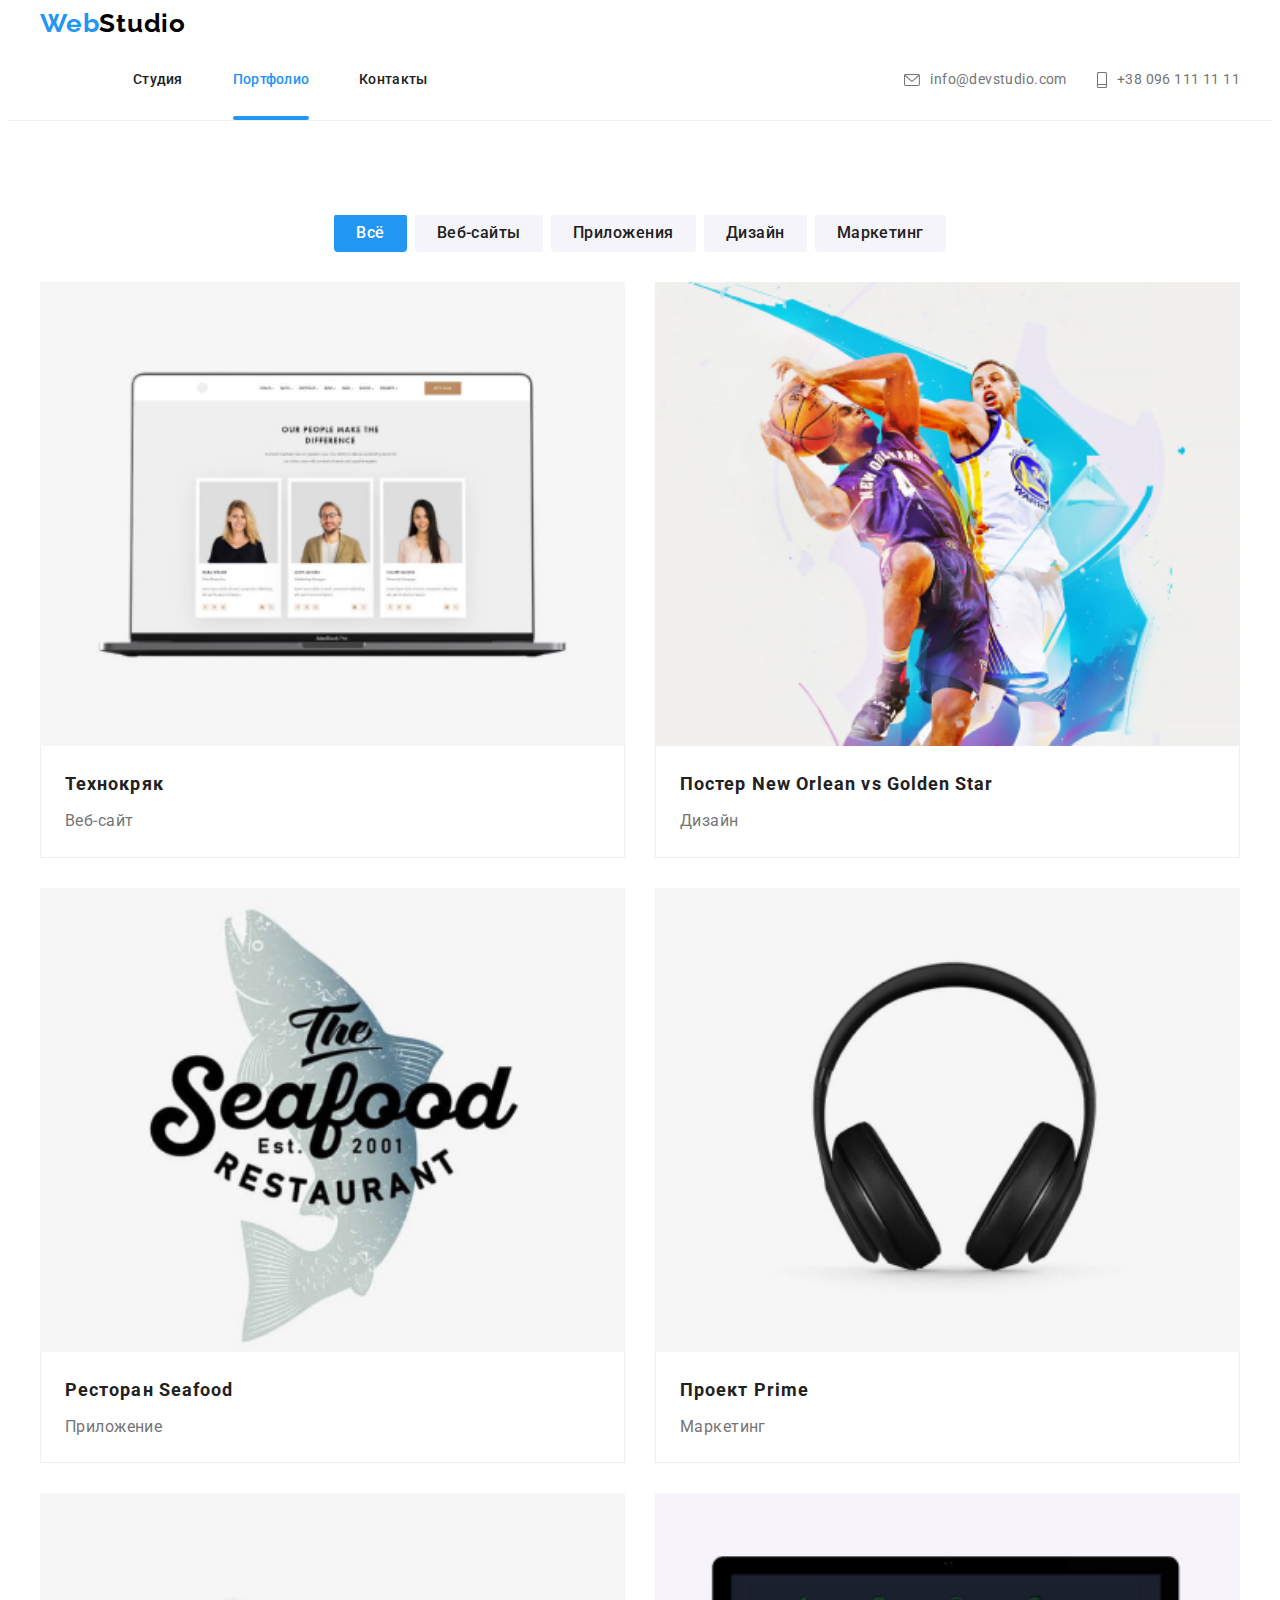
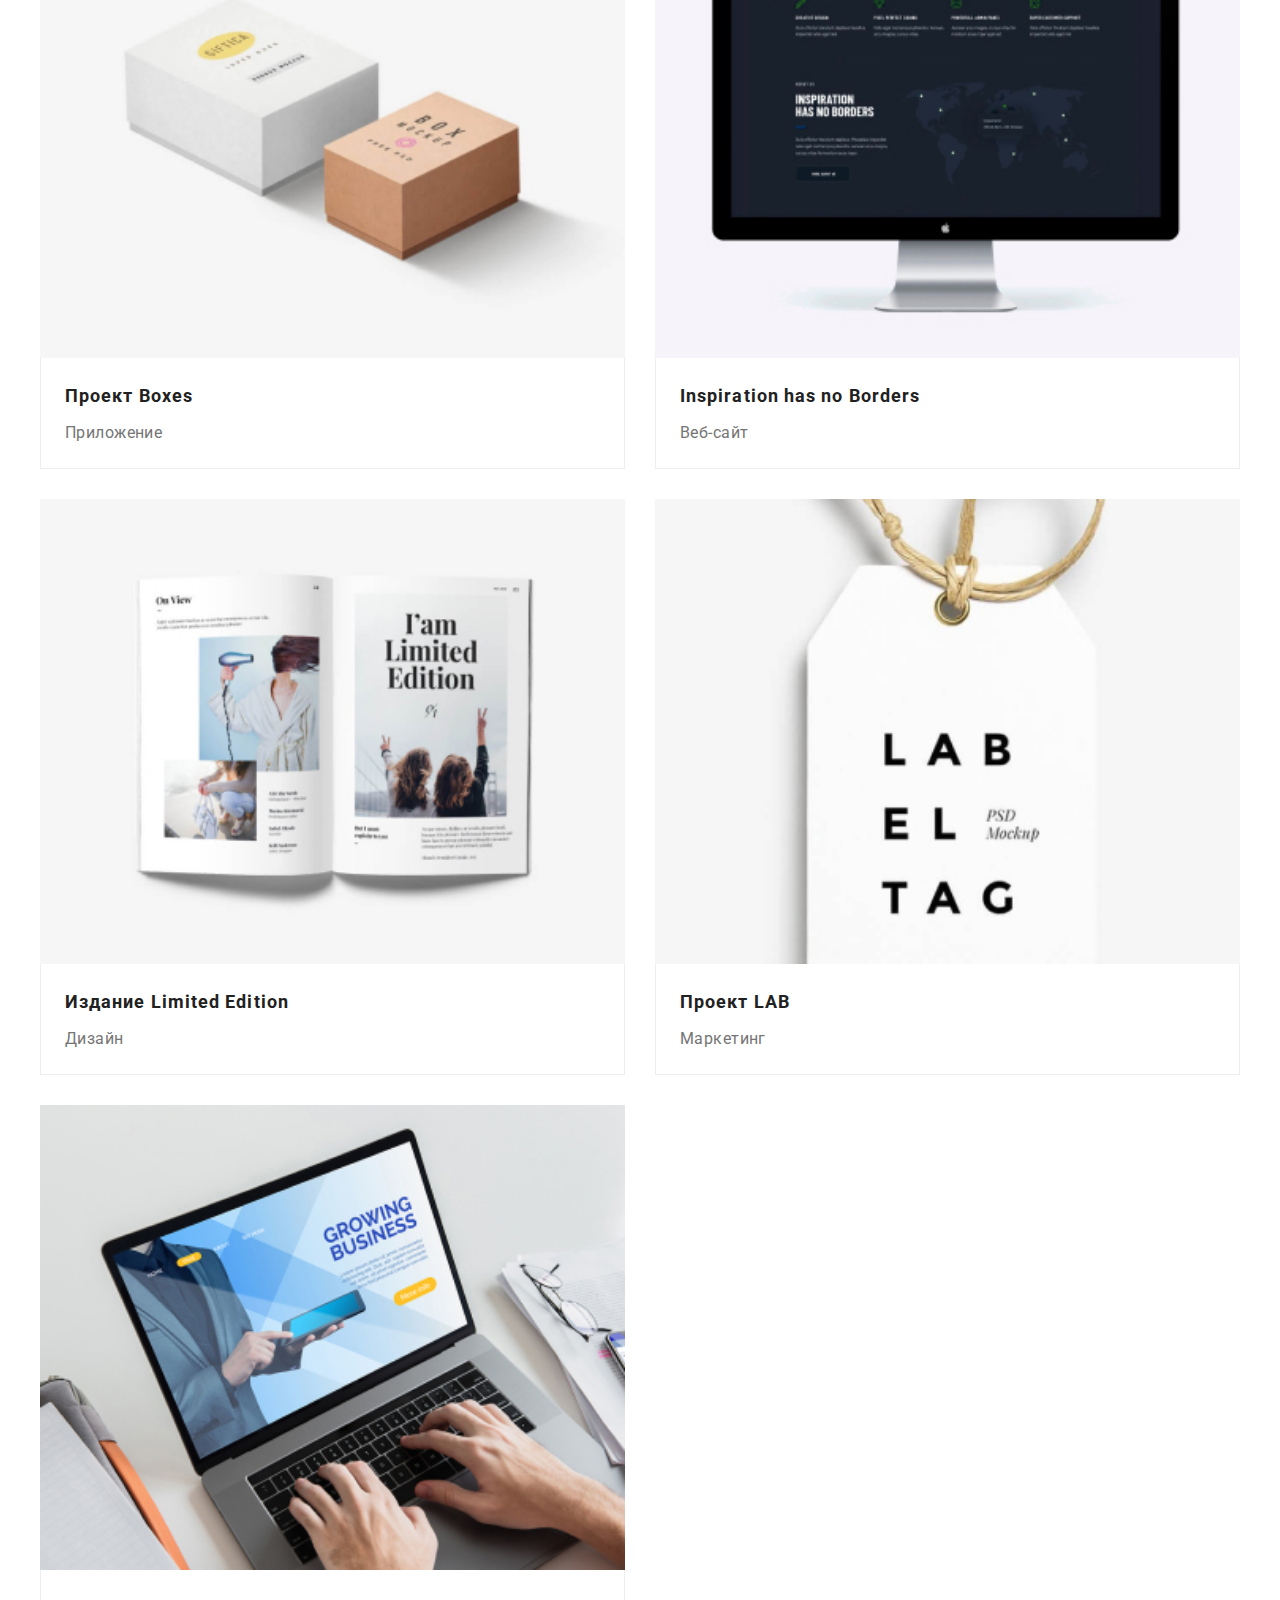
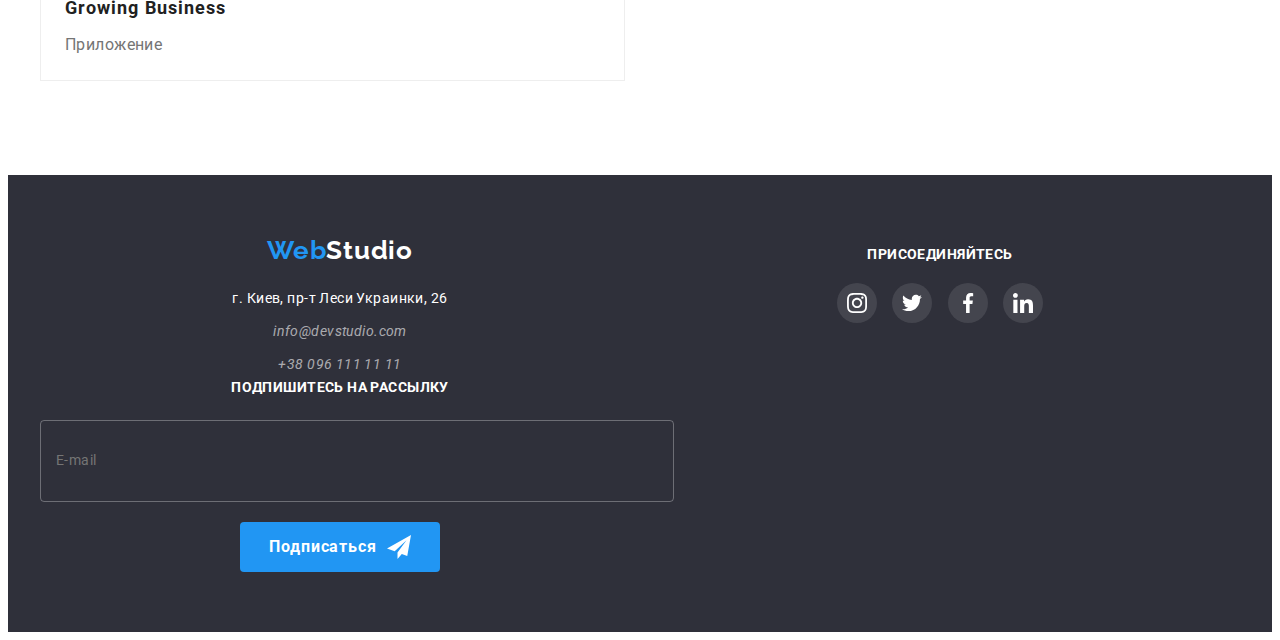
==== commit 7abd2e1f: "adaptive" ====
--- a/portfolio.html
+++ b/portfolio.html
@@ -29,12 +29,12 @@
         <nav class="nav">
           <ul class="list nav__list">
             <li class="nav__item">
-              <a href="./index.html" class="nav__link"
+              <a href="./index.html" class="nav__link link"
                 >Студия</a
               >
             </li>
             <li class="nav__item nav__item--current">
-              <a href="./portfolio.html" class="nav__link link nav__link--current link">Портфолио</a>
+              <a href="./portfolio.html" class="nav__link nav__link--current link">Портфолио</a>
             </li>
             <li class="nav__item">
               <a href="" class="nav__link link">Контакты</a>
@@ -59,7 +59,7 @@
             </li>
           </ul>
         </nav>
-        <button type="button" class="menu-btn-mob">
+        <button type="button" class="menu-mob__open-btn">
           <svg class="menu-btn-mob__icon" width="40px" height="40px">
             <use href="./symbol-defs.svg#icon-menu-mob"></use>
           </svg>
@@ -73,12 +73,12 @@
           <nav class="menu-mob__nav">
           <ul class="menu-mob__top list">
             <li class="menu-mob__item">
-              <a href="./index.html" class="menu-mob__link link"
+              <a href="./index.html" class="menu-mob__link link menu-mob__link--current"
                 >Студия</a
               >
             </li>
             <li class="menu-mob__item">
-              <a href="./portfolio.html" class="menu-mob__link menu-mob__link--current link">Портфолио</a>
+              <a href="./portfolio.html" class="menu-mob__link link">Портфолио</a>
             </li>
             <li class="menu-mob__item">
               <a href="" class="menu-mob__link link">Контакты</a>
@@ -86,14 +86,14 @@
           </ul>
           <div class="menu-mob__bottom">
               <ul class="list">
+                 <li class="menu-mob__tel">
+              <a href="tel:+380961111111" class="link">
+                +38 096 111 11 11
+              </a>
+            </li>
                <li class="menu-mob__mail">
               <a href="mailto:info@devstudio.com" class="link">
               info@devstudio.com
-              </a>
-            </li>
-            <li class="menu-mob__tel">
-              <a href="tel:+380961111111" class="link">
-                +38 096 111 11 11
               </a>
             </li>
             </ul>
@@ -146,7 +146,7 @@
           </ul>
           <ul class="cards list">
             <li class="card">
-              <a href="" class="link">
+              <a href="" class="card__link link">
                 <div class="card__thumb">
                   <img
                     src="./images/images-page-portfolio/img0.jpg"
@@ -166,7 +166,7 @@
               </a>
             </li>
             <li class="card">
-              <a href="" class="link">
+              <a href="" class="card__link link">
                 <div class="card__thumb">
                   <img
                     src="./images/images-page-portfolio/img1.jpg"
@@ -188,7 +188,7 @@
               </a>
             </li>
             <li class="card">
-              <a href="" class="link">
+              <a href="" class="card__link link">
                 <div class="card__thumb">
                   <img
                     src="./images/images-page-portfolio/img2.jpg"
@@ -210,7 +210,7 @@
               </a>
             </li>
             <li class="card">
-              <a href="" class="link">
+              <a href="" class="card__link link">
                 <div class="card__thumb">
                   <img
                     src="./images/images-page-portfolio/img3.jpg"
@@ -232,7 +232,7 @@
               </a>
             </li>
             <li class="card">
-              <a href="" class="link">
+              <a href="" class="card__link link">
                 <div class="card__thumb">
                   <img
                     src="./images/images-page-portfolio/img4.jpg"
@@ -254,7 +254,7 @@
               </a>
             </li>
             <li class="card">
-              <a href="" class="link">
+              <a href="" class="card__link link">
                 <div class="card__thumb">
                   <img
                     src="./images/images-page-portfolio/img5.jpg"
@@ -276,7 +276,7 @@
               </a>
             </li>
             <li class="card">
-              <a href="" class="link">
+              <a href="" class="card__link link">
                 <div class="card__thumb">
                   <img
                     src="./images/images-page-portfolio/img6.jpg"
@@ -298,7 +298,7 @@
               </a>
             </li>
             <li class="card">
-              <a href="" class="link">
+              <a href="" class="card__link link">
                 <div class="card__thumb">
                   <img
                     src="./images/images-page-portfolio/img7.jpg"
@@ -318,7 +318,7 @@
               </a>
             </li>
             <li class="card">
-              <a href="" class="link">
+              <a href="" class="card__link link">
                 <div class="card__thumb">
                   <img
                     src="./images/images-page-portfolio/img8.jpg"
--- a/css/main.min.css
+++ b/css/main.min.css
@@ -1 +1 @@
-p,h1,h2,h3,h4,h5,h6{margin:0px}ul,ol{margin:0px;padding-left:0px}img{display:block}svg{fill:currentColor}.link{text-decoration:none;margin:0;padding:0;color:inherit}.list{list-style-type:none;margin:0;padding:0}body{font-family:"Roboto",sans-serif;font-style:normal;font-weight:400;font-size:14px;line-height:1.7;letter-spacing:.03em;color:#757575;background-color:#fff}.hidden,.is-hidden{width:1px;height:1px;overflow:hidden;opacity:0;margin:-1px;pointer-events:none}.backdrop{position:fixed;top:0;left:0;width:100%;height:100vh;background-color:rgba(0,0,0,.2);opacity:1;transition:opacity 250ms cubic-bezier(0.4, 0, 0.2, 1)}.backdrop.is-hidden{opacity:0;pointer-events:none}.no-scroll{overflow:hidden}.close-button{position:absolute;top:8px;right:8px;display:flex;align-items:center;justify-content:center;width:30px;height:30px;border:1px solid rgba(0,0,0,.1);border-radius:50%;background-color:#fff;transition:color 250ms cubic-bezier(0.4, 0, 0.2, 1),box-shadow 250ms cubic-bezier(0.4, 0, 0.2, 1),background-color 250ms cubic-bezier(0.4, 0, 0.2, 1)}.close-button:hover,.close-button:focus{background-color:#2196f3}.section{padding-top:60px;padding-bottom:60px}.container{max-width:480px;padding-left:15px;padding-right:15px;margin:0 auto;overflow:scroll}.section-header{font-weight:700;font-size:36px;line-height:1.16;text-align:center;color:#212121;margin-bottom:50px}.buttons{display:flex;align-items:center;justify-content:center;font-family:inherit;cursor:pointer;border:none;border-radius:4px;font-weight:700;font-size:16px;line-height:1.88;letter-spacing:.06em;color:#fff}.buttons:hover,.buttons:focus{background-color:#188ce8;box-shadow:0px 2px 2px 0px rgba(0,0,0,.1215686275),0px 1px 2px 0px rgba(0,0,0,.0784313725),0px 3px 1px 0px rgba(0,0,0,.1019607843)}.filter{display:flex;flex-wrap:wrap;margin-bottom:30px}.filter__item{margin-bottom:15px}.filter__item:not(:last-child){margin-right:8px}.filter__buttons{font-weight:500;font-size:16px;line-height:1.62;letter-spacing:.03em;text-align:center;background-color:#f5f4fa;color:#212121;transition:color 250ms cubic-bezier(0.4, 0, 0.2, 1),box-shadow 250ms cubic-bezier(0.4, 0, 0.2, 1),background-color 250ms cubic-bezier(0.4, 0, 0.2, 1);padding:6px 22px}.filter__buttons:hover,.filter__buttons:focus{color:#fff;background-color:#2196f3;box-shadow:0px 2px 2px 0px rgba(0,0,0,.1215686275),0px 1px 2px 0px rgba(0,0,0,.0784313725),0px 3px 1px 0px rgba(0,0,0,.1019607843)}.filter__buttons--current{color:#fff;background-color:#2196f3}.communities{display:flex;justify-content:space-between;height:44px;width:206px;margin-top:16px;margin-left:auto;margin-right:auto}.communities__item{height:40px;width:40px;border-radius:50%;display:flex;align-items:center;justify-content:center;color:#afb1b8;transition:color 250ms cubic-bezier(0.4, 0, 0.2, 1),box-shadow 250ms cubic-bezier(0.4, 0, 0.2, 1),background-color 250ms cubic-bezier(0.4, 0, 0.2, 1)}.communities__item--light{background-color:rgba(255,255,255,.1);color:#fff}.communities__item+.communities__item{margin-left:10px}.communities__item:hover,.communities__item:focus{color:#fff;background-color:#2196f3}.communities__icon{display:block;fill:currentColor}@keyframes menuAnimation{0%{transform:scaleX(0%)}100%{transform:scaleX(100%)}}.header{position:relative}.header__container{display:flex;align-items:center;justify-content:space-between}.nav{display:none;padding-top:16px;padding-bottom:16px}@media screen and (min-width: 480px){.nav{display:block}}.nav__link{color:#212121;transition:color 250ms cubic-bezier(0.4, 0, 0.2, 1),box-shadow 250ms cubic-bezier(0.4, 0, 0.2, 1),background-color 250ms cubic-bezier(0.4, 0, 0.2, 1);display:block;padding-top:32px;padding-bottom:32px}.nav__link--current{color:#2196f3}.nav__link:hover,.nav__link:focus{color:#2196f3}.nav__item{position:relative}.nav__item::after{content:"";display:block;position:absolute;left:0;bottom:0;width:100%;height:4px;border-radius:2px;background-color:#2196f3;transform:scaleX(0);transition:transform 250ms cubic-bezier(0.4, 0, 0.2, 1)}@media screen and (max-width: 479px){.nav__item::after{display:none}}.nav__item:hover::after{transform:scaleX(1)}.nav__item--current::after{transform:scaleX(1);animation-name:menuAnimation;animation-duration:250ms;animation-timing-function:cubic-bezier(0.4, 0, 0.2, 1)}.contacts__link{display:flex;align-items:center;justify-content:center;padding-top:32px;padding-bottom:32px;transition:color 250ms cubic-bezier(0.4, 0, 0.2, 1),box-shadow 250ms cubic-bezier(0.4, 0, 0.2, 1),background-color 250ms cubic-bezier(0.4, 0, 0.2, 1);color:#757575}.contacts__link:hover,.contacts__link:focus{color:#2196f3}.contacts__icon{margin-right:10px}.menu-btn-mob,.menu-mob__close-btn{border:none;background-color:rgba(0,0,0,0)}.menu-btn-mob:hover,.menu-btn-mob:focus,.menu-mob__close-btn:hover,.menu-mob__close-btn:focus{color:#2196f3}@media screen and (min-width: 480px){.menu-btn-mob,.menu-mob__close-btn{display:none}}.menu-mob{position:absolute;top:0;left:0%;z-index:2;width:100vw;height:100vh;padding:10px 15px 48px 40px;background-color:#fff}@media screen and (min-width: 480px){.menu-mob{display:none}}.menu-mob__close-btn{position:absolute;top:0;right:0}.menu-mob__nav{display:flex;flex-direction:column;justify-content:space-between;height:100%}.menu-mob__item:first-child{margin-top:48px}.menu-mob__item:not(:last-child){margin-bottom:32px}.menu-mob__link{font-weight:500;font-size:40px;line-height:1.175;letter-spacing:.02em;color:#212121;list-style:none}.menu-mob__link--current{color:#2196f3}.menu-mob__link:hover,.menu-mob__link:focus{color:#2196f3}.menu-mob__mail{font-weight:500;font-size:34px;line-height:1.17;letter-spacing:.02em;color:#2196f3;margin-bottom:32px}.menu-mob__tel{font-weight:500;font-size:24px;line-height:1.16;letter-spacing:.02em}.menu-mob__communities{display:flex;margin-top:64px}.menu-mob__communities-item{font-weight:500;font-size:18px;line-height:1.22;letter-spacing:.02em;color:#2196f3}.menu-mob__communities-item:not(:last-child){margin-right:10px}.menu-mob__communities-item:not(:last-child)::after{content:" ";border-left:1px solid rgba(33,33,33,.2);margin-left:10px}.logo{font-family:"Raleway",sans-serif;font-style:normal;font-weight:700;font-size:24px;line-height:1.16;letter-spacing:.03em;color:#2196f3}@media screen and (min-width: 1200px){.logo{font-weight:700;font-size:26px;line-height:1.19;letter-spacing:.03em}}.logo__part{color:#000}.logo__part--light{color:#fff}.hero{background-color:#2f303a;background-image:linear-gradient(rgba(47, 48, 58, 0.4), rgba(47, 48, 58, 0.4)),url(../images/images-main-page/hero-img-mobile.jpg);max-height:400px;background-repeat:no-repeat;background-size:cover;text-align:center;background-position-x:center;padding-top:200px;padding-bottom:200px;margin-left:auto;margin-right:auto;display:flex;align-items:center;justify-content:center}.hero__header{font-weight:900;font-size:24px;line-height:1.62;letter-spacing:.06em;text-align:center;text-transform:uppercase;display:inline-block;color:#fff;max-width:360px;margin-bottom:30px}.hero__button{margin:0 auto;padding:10px 32px;background-color:#2196f3;color:#fff;transition:color 250ms cubic-bezier(0.4, 0, 0.2, 1),box-shadow 250ms cubic-bezier(0.4, 0, 0.2, 1),background-color 250ms cubic-bezier(0.4, 0, 0.2, 1)}.advantages{padding-bottom:0}@media screen and (min-width: 480px){.advantages__list{display:flex;justify-content:space-between}}.advantages__svg-wrapper{height:120px;width:100%;background-color:#f5f4fa;display:flex;align-items:center;justify-content:center;margin-bottom:30px}.advantages__header{font-weight:700;font-size:14px;line-height:1.14;text-transform:uppercase;color:#212121;margin-bottom:10px}@media screen and (max-width: 479px){.advantages__header{text-align:center}}@media screen and (max-width: 480px){.specialisation{display:none}}.specialisation__list{display:flex;justify-content:space-between}.specialisation__item{flex-basis:calc((100% - 90px)/4);position:relative}.specialisation__item+.specialisation__item{margin-left:30px}.specialisation__text-wrapper{position:absolute;bottom:0;display:flex;align-items:center;justify-content:center;width:100%;height:70px;text-transform:uppercase;font-weight:700;font-size:14px;line-height:1.14;letter-spacing:.03em;color:#fff;background-color:rgba(47,48,58,.8)}.team{background-color:#f5f4fa}.team__header{font-weight:700;font-size:36px;line-height:1.16;text-align:center;color:#212121;margin-bottom:50px}.member-card{box-shadow:0px 1px 3px rgba(0,0,0,.12),0px 1px 1px rgba(0,0,0,.14),0px 2px 1px rgba(0,0,0,.2);border-radius:0px 0px 4px 4px;background-color:#fff}@media screen and (max-width: 479px){.member-card:not(:last-child){margin-bottom:30px}}.member-card__text{padding-top:30px;padding-bottom:30px}.member-card__photo{margin-left:auto;margin-right:auto;width:100%}.member-card__name{font-weight:500;font-size:16px;line-height:1.19;text-align:center;color:#212121}.member-card__position{font-size:16px;line-height:1.19;text-align:center;margin-top:10px}.clients__list{display:flex;flex-wrap:wrap;margin:-15px;justify-content:space-between}.clients__item{color:#afb1b8;border:1px solid currentColor;border-radius:4px;transition:color 250ms cubic-bezier(0.4, 0, 0.2, 1),box-shadow 250ms cubic-bezier(0.4, 0, 0.2, 1),background-color 250ms cubic-bezier(0.4, 0, 0.2, 1);margin:15px;flex-basis:calc((100% - 60px)/2)}.clients__item:hover,.clients__item:focus{color:#2196f3}.clients__link{display:flex;align-items:center;justify-content:center;height:92px;width:100%}.footer{background-color:#2f303a;padding-top:60px;padding-bottom:60px}.footer__container{text-align:center}.address{margin-top:20px}.address__item+.address__item{margin-top:9px}.address__link{color:rgba(255,255,255,.6);transition:color 250ms cubic-bezier(0.4, 0, 0.2, 1),box-shadow 250ms cubic-bezier(0.4, 0, 0.2, 1),background-color 250ms cubic-bezier(0.4, 0, 0.2, 1)}.address__link--light{font-style:normal;color:#fff}.address__link:hover,.address__link:focus{color:#2196f3}.footer__communities{margin-top:60px}.footer__header{font-weight:700;font-size:14px;line-height:1.14;letter-spacing:.03em;text-transform:uppercase;color:#fff}.footer__subscribe{margin-top:60px}.subscribe-form{margin-top:20px}.subscribe-form__field{position:relative;display:block}.subscribe-form__input{width:100%;height:50px;padding:15px 16px;background-color:rgba(0,0,0,0);border:1px solid rgba(255,255,255,.3);border-radius:4px;color:#fff}.subscribe-form__label{position:absolute;top:50%;left:16px;transform:translateY(-50%);transition:transform 250ms linear}.subscribe-form__input:not(:placeholder-shown)+.subscribe-form__label,.subscribe-form__field:focus-within .subscribe-form__label{transform:translateY(-50px)}.subscribe-form__button{width:200px;height:50px;margin-left:auto;margin-right:auto;margin-top:20px;border-color:rgba(0,0,0,0);background-color:#2196f3}.subscribe-form__button-text{margin-right:10px;font-weight:700;font-size:16px;line-height:1.88;letter-spacing:.06em}.modal{position:absolute;width:auto;height:auto;padding:40px;background-color:#fff;border-radius:4px;box-shadow:0px 2px 1px 0px rgba(0,0,0,.2);box-shadow:0px 1px 1px 0px rgba(0,0,0,.14);box-shadow:0px 1px 3px 0px rgba(0,0,0,.12);transition:transform 250ms cubic-bezier(0.4, 0, 0.2, 1)}.backdrop.is-hidden .modal{transform:translate(-50%, -50%) scale(1.2)}@media screen and (max-width: 479px){.modal{margin:94px 15px}}.modal__text{margin-bottom:12px;font-weight:700;font-size:20px;line-height:1.5;letter-spacing:.03em;text-align:center;color:#212121}.form__field{display:block;position:relative;margin-bottom:10px}.form__input{width:100%;height:40px;padding-left:50px;border:1px solid rgba(33,33,33,.2);border-radius:4px;outline:none;transition:border-color 350ms cubic-bezier(0.4, 0, 0.2, 1)}.form__field:focus-within .form__input{border-color:#2196f3}.form__input-area{height:120px;padding:12px 16px;resize:none}.form__input-area::placeholder{font-size:12px;line-height:1.16;letter-spacing:.01em;color:rgba(117,117,117,.5)}.form__label{color:#757575;font-size:12px;line-height:1.16;letter-spacing:.01em}.form__icon{display:block;height:18px;position:absolute;top:calc(50% + 12px);left:0;transform:translateY(-50%);margin-left:12px;fill:#212121;transition:fill 250ms cubic-bezier(0.4, 0, 0.2, 1)}.form__field:focus-within .form__icon{color:#2196f3}.form__label-checkbox{margin-left:23px;font-weight:400;font-size:12px;line-height:1.16;letter-spacing:.03em}.form__field-checkbox{position:relative;margin-bottom:30px;display:flex;align-items:center;justify-content:center}.form__link-checkbox{color:#2196f3;border-bottom:1px solid #2196f3}.form__icon-checkbox{position:absolute;top:50%;left:0;transform:translateY(-50%);width:16px;height:15px;border:2px solid #212121;border-radius:2px;background-color:rgba(0,0,0,0);transition:background-color 250ms cubic-bezier(0.4, 0, 0.2, 1)}.form__input-checkbox:checked~.form__icon-checkbox{background-color:#2196f3;border-color:rgba(0,0,0,0);background-image:url(../images/images-main-page/icon-check.svg);background-repeat:no-repeat;background-position:center}.submit-button{margin:0 auto;width:200px;height:50px;background-color:#2196f3;color:#fff;font-size:16px;line-height:1.88;letter-spacing:.06em}.card:not(:last-child){margin-bottom:30px}.card:hover,.card:focus{box-shadow:1px 4px 6px 0px rgba(0,0,0,.1607843137),0px 4px 4px 0px rgba(0,0,0,.0588235294),0px 1px 1px 0px rgba(0,0,0,.1215686275)}.card__thumb{position:relative;overflow:hidden}.card__image{width:100%}.card__overlay-text{position:absolute;padding:63px 24px;color:#fff;background-color:rgba(33,150,243,.9);transition:transform 250ms cubic-bezier(0.4, 0, 0.2, 1);font-size:18px;line-height:1.56;letter-spacing:.03em}.card:hover .card__overlay-text,.card:focus .card__overlay-text{transform:translateY(-100%)}.card__description{padding:20px 24px;border:1px solid #eee;border-top:none}.card__name{color:#212121;font-weight:700;font-size:18px;line-height:2;letter-spacing:.06em}.card__type{font-size:16px;line-height:1.88;color:#757575;margin-top:4px}/*# sourceMappingURL=main.min.css.map */+p,h1,h2,h3,h4,h5,h6{margin:0px}ul,ol{margin:0px;padding-left:0px}img{display:block}svg{fill:currentColor}.link{text-decoration:none;margin:0;padding:0;color:inherit}.list{list-style-type:none;margin:0;padding:0}body{position:relative}body{font-family:"Roboto",sans-serif;font-style:normal;font-weight:400;font-size:14px;line-height:1.7;letter-spacing:.03em;color:#757575;background-color:#fff}.hidden,.is-hidden{width:1px;height:1px;overflow:hidden;opacity:0;margin:-1px;pointer-events:none}.backdrop{position:fixed;top:0;left:0;width:100vw;height:100vh;display:flex;align-items:center;justify-content:center;background-color:rgba(0,0,0,.2);opacity:1;transition:opacity 250ms cubic-bezier(0.4, 0, 0.2, 1)}.backdrop.is-hidden{opacity:0;pointer-events:none}.no-scroll{overflow:hidden}.close-button{position:absolute;top:8px;right:8px;display:flex;align-items:center;justify-content:center;width:30px;height:30px;border:1px solid rgba(0,0,0,.1);border-radius:50%;background-color:#fff;transition:color 250ms cubic-bezier(0.4, 0, 0.2, 1),box-shadow 250ms cubic-bezier(0.4, 0, 0.2, 1),background-color 250ms cubic-bezier(0.4, 0, 0.2, 1)}.close-button:hover,.close-button:focus{background-color:#2196f3}.section{padding-top:60px;padding-bottom:60px}@media screen and (min-width: 1200px){.section{padding-top:94px;padding-bottom:94px}}.container{padding-left:15px;padding-right:15px;margin:0 auto;overflow:scroll}@media screen and (max-width: 767px){.container{max-width:480px}}@media screen and (min-width: 768px)and (max-width: 1199px){.container{width:768px}}@media screen and (min-width: 1200px){.container{width:1200px}}.buttons{display:flex;align-items:center;justify-content:center;font-family:inherit;cursor:pointer;border:none;border-radius:4px;font-weight:700;font-size:16px;line-height:1.88;letter-spacing:.06em;color:#fff}.buttons:hover,.buttons:focus{background-color:#188ce8;box-shadow:0px 2px 2px 0px rgba(0,0,0,.1215686275),0px 1px 2px 0px rgba(0,0,0,.0784313725),0px 3px 1px 0px rgba(0,0,0,.1019607843)}.filter{display:flex;flex-wrap:wrap;margin-bottom:30px}@media screen and (min-width: 768px){.filter{justify-content:center}}@media screen and (max-width: 767px){.filter__item{margin-bottom:15px}}.filter__item:not(:last-child){margin-right:8px}.filter__buttons{font-weight:500;font-size:16px;line-height:1.62;letter-spacing:.03em;text-align:center;background-color:#f5f4fa;color:#212121;transition:color 250ms cubic-bezier(0.4, 0, 0.2, 1),box-shadow 250ms cubic-bezier(0.4, 0, 0.2, 1),background-color 250ms cubic-bezier(0.4, 0, 0.2, 1);padding:6px 22px}.filter__buttons:hover,.filter__buttons:focus{color:#fff;background-color:#2196f3;box-shadow:0px 2px 2px 0px rgba(0,0,0,.1215686275),0px 1px 2px 0px rgba(0,0,0,.0784313725),0px 3px 1px 0px rgba(0,0,0,.1019607843)}.filter__buttons--current{color:#fff;background-color:#2196f3}.communities{display:flex;justify-content:space-between;height:44px;width:206px;margin-top:16px;margin-left:auto;margin-right:auto}.communities__item{height:40px;width:40px;border-radius:50%;display:flex;align-items:center;justify-content:center;color:#afb1b8;transition:color 250ms cubic-bezier(0.4, 0, 0.2, 1),box-shadow 250ms cubic-bezier(0.4, 0, 0.2, 1),background-color 250ms cubic-bezier(0.4, 0, 0.2, 1)}.communities__item--light{background-color:rgba(255,255,255,.1);color:#fff}.communities__item+.communities__item{margin-left:10px}.communities__item:hover,.communities__item:focus{color:#fff;background-color:#2196f3}.communities__icon{display:block;fill:currentColor}@keyframes menuAnimation{0%{transform:scaleX(0%)}100%{transform:scaleX(100%)}}.menu-mob{position:absolute;top:0;left:0%;z-index:2;width:100vw;height:100vh;padding:10px 15px 38px 40px;background-color:#fff}@media screen and (min-width: 768px){.menu-mob{display:none}}.menu-mob__open-btn,.menu-mob__close-btn{border:none;background-color:rgba(0,0,0,0)}.menu-mob__open-btn:hover,.menu-mob__open-btn:focus,.menu-mob__close-btn:hover,.menu-mob__close-btn:focus{color:#2196f3}@media screen and (min-width: 768px){.menu-mob__open-btn,.menu-mob__close-btn{display:none}}.menu-mob__close-btn{position:absolute;top:0;right:0}.menu-mob__open-btn{padding-top:16px;padding-bottom:16px}.menu-mob__nav{display:flex;flex-direction:column;justify-content:space-between;height:100%}.menu-mob__item:first-child{margin-top:48px}.menu-mob__item:not(:last-child){margin-bottom:32px}.menu-mob__link{font-weight:500;font-size:40px;line-height:1.175;letter-spacing:.02em;color:#212121;list-style:none}.menu-mob__link--current{color:#2196f3}.menu-mob__link:hover,.menu-mob__link:focus{color:#2196f3}.menu-mob__mail{font-weight:500;font-size:24px;line-height:1.16;letter-spacing:.02em;margin-bottom:32px}.menu-mob__tel{font-weight:500;font-size:34px;line-height:1.17;letter-spacing:.02em;color:#2196f3}.menu-mob__communities{display:flex;flex-wrap:wrap;margin-top:54px}.menu-mob__communities-item{padding-top:10px;padding-bottom:10px;font-weight:500;font-size:18px;line-height:1.22;letter-spacing:.02em;color:#2196f3}.menu-mob__communities-item:not(:last-child){margin-right:10px}.menu-mob__communities-item:not(:last-child)::after{content:" ";border-left:1px solid rgba(33,33,33,.2);margin-left:10px}.section-header{font-weight:700;font-size:28px;line-height:1.17;letter-spacing:.03em;text-align:center;color:#212121;margin-bottom:30px}@media screen and (min-width: 1200px){.section-header{font-weight:700;font-size:36px;line-height:1.16;letter-spacing:.03em;margin-bottom:50px}}.header{position:relative;border-bottom:1px solid #ececec}.nav{width:100%;display:flex;align-items:center;justify-content:space-between}.nav__list{margin-right:auto}@media screen and (max-width: 767px){.nav__list{display:none}}@media screen and (min-width: 768px){.nav__list{display:flex}}@media screen and (min-width: 768px)and (max-width: 1199px){.nav__list{margin-left:88px}}@media screen and (min-width: 1200px){.nav__list{margin-left:93px}}.nav__link{color:#212121;transition:color 250ms cubic-bezier(0.4, 0, 0.2, 1),box-shadow 250ms cubic-bezier(0.4, 0, 0.2, 1),background-color 250ms cubic-bezier(0.4, 0, 0.2, 1);font-weight:500;font-size:14px;line-height:1.14;letter-spacing:.02em;display:block;padding-top:32px;padding-bottom:32px}.nav__link--current{color:#2196f3}.nav__link:hover,.nav__link:focus{color:#2196f3}.nav__item{position:relative}@media screen and (min-width: 768px){.nav__item+.nav__item{margin-left:50px}}.nav__item::after{content:"";display:block;position:absolute;left:0;bottom:0;width:100%;height:4px;border-radius:2px;background-color:#2196f3;transform:scaleX(0);transition:transform 250ms cubic-bezier(0.4, 0, 0.2, 1)}@media screen and (max-width: 767px){.nav__item::after{display:none}}.nav__item:hover::after{transform:scaleX(1)}.nav__item--current::after{transform:scaleX(1);animation-name:menuAnimation;animation-duration:250ms;animation-timing-function:cubic-bezier(0.4, 0, 0.2, 1)}@media screen and (max-width: 767px){.contacts{display:none}}@media screen and (min-width: 768px)and (max-width: 1199px){.contacts{display:flex;flex-direction:column;align-items:flex-start}}@media screen and (min-width: 1200px){.contacts{display:flex}}.contacts__link{display:flex;align-items:center;justify-content:center;padding-top:5px;padding-bottom:5px;transition:color 250ms cubic-bezier(0.4, 0, 0.2, 1),box-shadow 250ms cubic-bezier(0.4, 0, 0.2, 1),background-color 250ms cubic-bezier(0.4, 0, 0.2, 1);color:#757575}@media screen and (min-width: 768px)and (max-width: 1199px){.contacts__link{font-weight:500;font-size:12px;line-height:1.16;letter-spacing:.02em}}.contacts__link:hover,.contacts__link:focus{color:#2196f3}@media screen and (min-width: 1200px){.contacts__item+.contacts__item{margin-left:30px}}.contacts__icon{margin-right:10px}.logo{font-family:"Raleway",sans-serif;font-style:normal;font-weight:700;font-size:24px;line-height:1.16;letter-spacing:.03em;color:#2196f3}@media screen and (min-width: 1200px){.logo{font-weight:700;font-size:26px;line-height:1.19;letter-spacing:.03em}}.logo__part{color:#000}.logo__part--light{color:#fff}.hero{background-color:#2f303a;background-image:linear-gradient(rgba(47, 48, 58, 0.4), rgba(47, 48, 58, 0.4)),url(../images/images-main-page/hero-img-mobile.jpg);max-height:400px;max-width:1600px;background-repeat:no-repeat;background-size:cover;text-align:center;background-position-x:center;padding-top:200px;padding-bottom:200px;margin-left:auto;margin-right:auto;display:flex;align-items:center;justify-content:center}@media screen and (min-width: 1200px){.hero{max-height:600px}}.hero__header{font-weight:900;font-size:24px;line-height:1.62;letter-spacing:.06em;text-align:center;text-transform:uppercase;display:inline-block;color:#fff;max-width:360px;margin-bottom:30px}@media screen and (min-width: 1200px){.hero__header{font-weight:900;font-size:44px;line-height:1.36;letter-spacing:.06em;max-width:696px}}.hero__button{margin:0 auto;padding:10px 32px;background-color:#2196f3;color:#fff;transition:color 250ms cubic-bezier(0.4, 0, 0.2, 1),box-shadow 250ms cubic-bezier(0.4, 0, 0.2, 1),background-color 250ms cubic-bezier(0.4, 0, 0.2, 1)}@media screen and (min-width: 768px){.advantages__list{display:grid;grid-template-columns:1fr 1fr;gap:30px}}@media screen and (min-width: 1200px){.advantages__list{grid-template-columns:1fr 1fr 1fr 1fr}}@media screen and (max-width: 767px){.advantages__item:not(:last-child){margin-bottom:30px}}.advantages__svg-wrapper{height:120px;width:100%;background-color:#f5f4fa;display:flex;align-items:center;justify-content:center;margin-bottom:30px}.advantages__header{font-weight:700;font-size:14px;line-height:1.14;text-transform:uppercase;color:#212121;margin-bottom:10px}@media screen and (max-width: 767px){.advantages__header{text-align:center}}@media screen and (max-width: 1199px){.specialisation{display:none}}.specialisation__list{display:flex;justify-content:space-between}.specialisation__item{flex-basis:calc((100% - 90px)/4);position:relative}.specialisation__item+.specialisation__item{margin-left:30px}.specialisation__text-wrapper{position:absolute;bottom:0;display:flex;align-items:center;justify-content:center;width:100%;height:70px;text-transform:uppercase;font-weight:700;font-size:14px;line-height:1.14;letter-spacing:.03em;color:#fff;background-color:rgba(47,48,58,.8)}.team{background-color:#f5f4fa}@media screen and (min-width: 768px){.team__cards{display:grid;grid-template-columns:1fr 1fr;gap:30px}}@media screen and (min-width: 1200px){.team__cards{grid-template-columns:1fr 1fr 1fr 1fr}}.member-card{box-shadow:0px 2px 1px 0px rgba(0,0,0,.2),0px 1px 1px 0px rgba(0,0,0,.14),0px 1px 3px 0px rgba(0,0,0,.12);border-radius:0px 0px 4px 4px;background-color:#fff}@media screen and (max-width: 767px){.member-card:not(:last-child){margin-bottom:30px}}.member-card__text{padding-top:30px;padding-bottom:30px}.member-card__photo{margin-left:auto;margin-right:auto;width:100%}.member-card__name{font-weight:500;font-size:16px;line-height:1.19;text-align:center;color:#212121}.member-card__position{font-size:16px;line-height:1.19;text-align:center;margin-top:10px}.clients__list{display:grid;grid-template-columns:1fr 1fr;gap:30px}@media screen and (min-width: 768px)and (max-width: 1199px){.clients__list{grid-template-columns:1fr 1fr 1fr}}@media screen and (min-width: 768px)and (max-width: 1199px){.clients__list{grid-template-columns:1fr 1fr 1fr}}@media screen and (min-width: 1200px){.clients__list{grid-template-columns:repeat(6, 1fr)}}.clients__item{color:#afb1b8;border:1px solid currentColor;border-radius:4px;transition:color 250ms cubic-bezier(0.4, 0, 0.2, 1),box-shadow 250ms cubic-bezier(0.4, 0, 0.2, 1),background-color 250ms cubic-bezier(0.4, 0, 0.2, 1)}.clients__item:hover,.clients__item:focus{color:#2196f3}.clients__link{display:flex;align-items:center;justify-content:center;height:92px;width:100%}.footer{background-color:#2f303a;padding-top:60px;padding-bottom:60px}.footer__container{text-align:center}@media screen and (min-width: 768px){.footer__container{display:grid;grid-template-columns:1fr 1fr;align-items:baseline}}.address{margin-top:20px}.address__item+.address__item{margin-top:9px}.address__link{color:rgba(255,255,255,.6);transition:color 250ms cubic-bezier(0.4, 0, 0.2, 1),box-shadow 250ms cubic-bezier(0.4, 0, 0.2, 1),background-color 250ms cubic-bezier(0.4, 0, 0.2, 1)}.address__link--light{font-style:normal;color:#fff}.address__link:hover,.address__link:focus{color:#2196f3}@media screen and (max-width: 767px){.footer__communities{margin-top:60px}}.footer__header{font-weight:700;font-size:14px;line-height:1.14;letter-spacing:.03em;text-transform:uppercase;color:#fff}@media screen and (max-width: 1199px){.footer__subscribe{margin-top:60px}}@media screen and (min-width: 768px)and (max-width: 1199px){.footer__subscribe{grid-column:1/3}}@media screen and (max-width: 767px){.footer__subscribe{width:100%}}@media screen and (min-width: 768px)and (max-width: 1199px){.footer__subscribe{width:450px;justify-self:center}}.subscribe-form{margin-top:20px}.subscribe-form__field{position:relative;display:block}.subscribe-form__input{width:100%;height:50px;padding:15px 16px;background-color:rgba(0,0,0,0);border:1px solid rgba(255,255,255,.3);border-radius:4px;color:#fff}.subscribe-form__label{position:absolute;top:50%;left:16px;transform:translateY(-50%);transition:transform 250ms linear}.subscribe-form__input:not(:placeholder-shown)+.subscribe-form__label,.subscribe-form__field:focus-within .subscribe-form__label{transform:translateY(-50px)}.subscribe-form__button{width:200px;height:50px;margin-left:auto;margin-right:auto;margin-top:20px;border-color:rgba(0,0,0,0);background-color:#2196f3}.subscribe-form__button-text{margin-right:10px;font-weight:700;font-size:16px;line-height:1.88;letter-spacing:.06em}.modal{position:fixed;max-width:450px;max-height:609px;padding:40px;background-color:#fff;border-radius:4px;box-shadow:0px 2px 1px 0px rgba(0,0,0,.2);box-shadow:0px 1px 1px 0px rgba(0,0,0,.14);box-shadow:0px 1px 3px 0px rgba(0,0,0,.12);transition:transform 250ms cubic-bezier(0.4, 0, 0.2, 1)}.backdrop.is-hidden .modal{transform:translate(-50%, -50%) scale(1.2)}@media screen and (max-width: 767px){.modal{margin:94px 15px}}.modal__text{margin-bottom:12px;font-weight:700;font-size:20px;line-height:1.5;letter-spacing:.03em;text-align:center;color:#212121}.form__field{display:block;position:relative;margin-bottom:10px}.form__input{width:100%;height:40px;padding-left:50px;border:1px solid rgba(33,33,33,.2);border-radius:4px;outline:none;transition:border-color 350ms cubic-bezier(0.4, 0, 0.2, 1)}.form__field:focus-within .form__input{border-color:#2196f3}.form__input-area{height:120px;padding:12px 16px;resize:none}.form__input-area::placeholder{font-size:12px;line-height:1.16;letter-spacing:.01em;color:rgba(117,117,117,.5)}.form__label{color:#757575;font-size:12px;line-height:1.16;letter-spacing:.01em}.form__icon{display:block;height:18px;position:absolute;top:calc(50% + 12px);left:0;transform:translateY(-50%);margin-left:12px;fill:#212121;transition:fill 250ms cubic-bezier(0.4, 0, 0.2, 1)}.form__field:focus-within .form__icon{color:#2196f3}.form__label-checkbox{margin-left:23px;font-weight:400;font-size:12px;line-height:1.16;letter-spacing:.03em}.form__field-checkbox{position:relative;margin-bottom:30px;display:flex;align-items:center;justify-content:center}.form__link-checkbox{color:#2196f3;border-bottom:1px solid #2196f3}.form__icon-checkbox{position:absolute;top:50%;left:0;transform:translateY(-50%);width:16px;height:15px;border:2px solid #212121;border-radius:2px;background-color:rgba(0,0,0,0);transition:background-color 250ms cubic-bezier(0.4, 0, 0.2, 1)}.form__input-checkbox:checked~.form__icon-checkbox{background-color:#2196f3;border-color:rgba(0,0,0,0);background-image:url(../images/images-main-page/icon-check.svg);background-repeat:no-repeat;background-position:center}.submit-button{margin:0 auto;width:200px;height:50px;background-color:#2196f3;color:#fff;font-size:16px;line-height:1.88;letter-spacing:.06em}@media screen and (min-width: 768px){.cards{display:grid;grid-template-columns:1fr 1fr;gap:30px}}@media screen and (max-width: 767px){.card:not(:last-child){margin-bottom:30px}}.card:hover,.card:focus{box-shadow:1px 4px 6px 0px rgba(0,0,0,.1607843137),0px 4px 4px 0px rgba(0,0,0,.0588235294),0px 1px 1px 0px rgba(0,0,0,.1215686275)}.card__link{display:flex;flex-direction:column;height:100%}.card__image{width:100%}.card__overlay-text{position:absolute;padding:63px 24px;color:#fff;background-color:rgba(33,150,243,.9);transition:transform 250ms cubic-bezier(0.4, 0, 0.2, 1);font-size:18px;line-height:1.56;letter-spacing:.03em}.card:hover .card__overlay-text,.card:focus .card__overlay-text{transform:translateY(-100%)}.card__thumb{position:relative;overflow:hidden}.card__description{flex-grow:1;padding:20px 24px;border:1px solid #eee;border-top:none}.card__name{color:#212121;font-weight:700;font-size:18px;line-height:2;letter-spacing:.06em}.card__type{font-size:16px;line-height:1.88;color:#757575;margin-top:4px}/*# sourceMappingURL=main.min.css.map */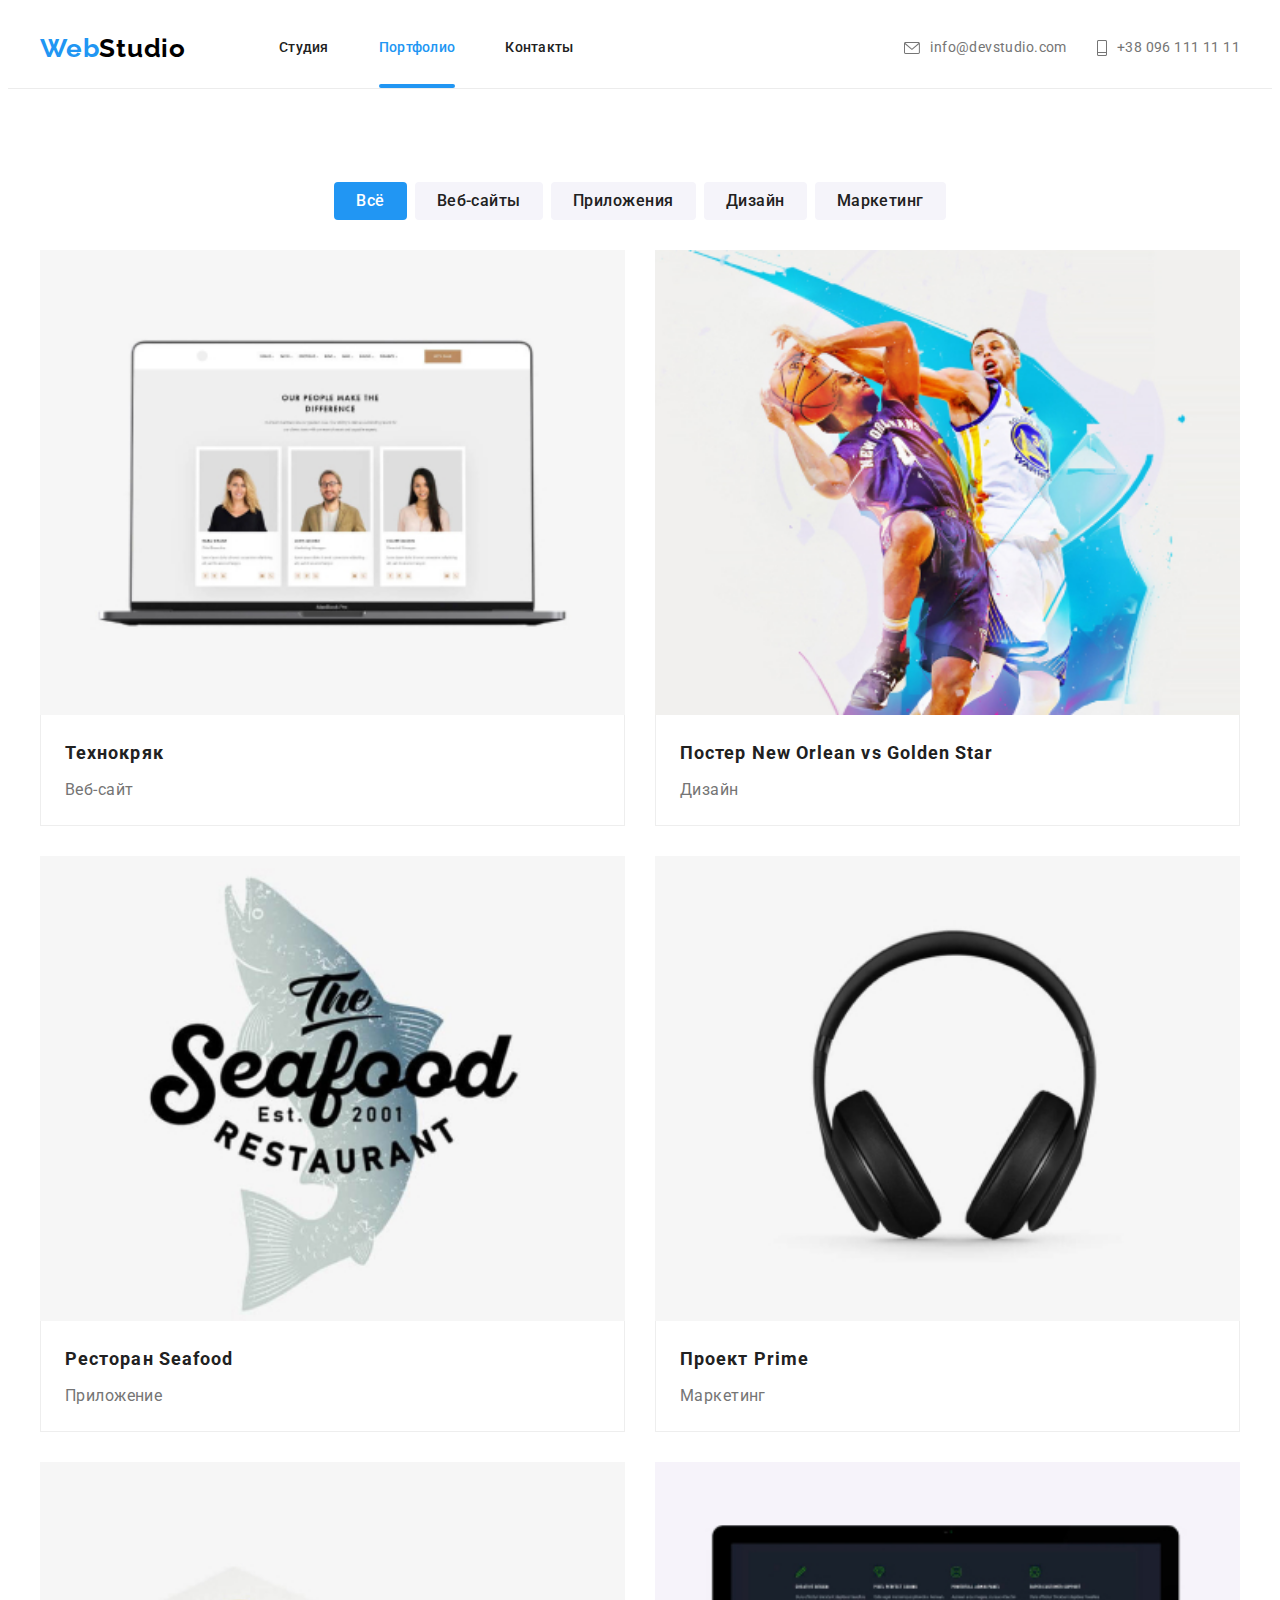
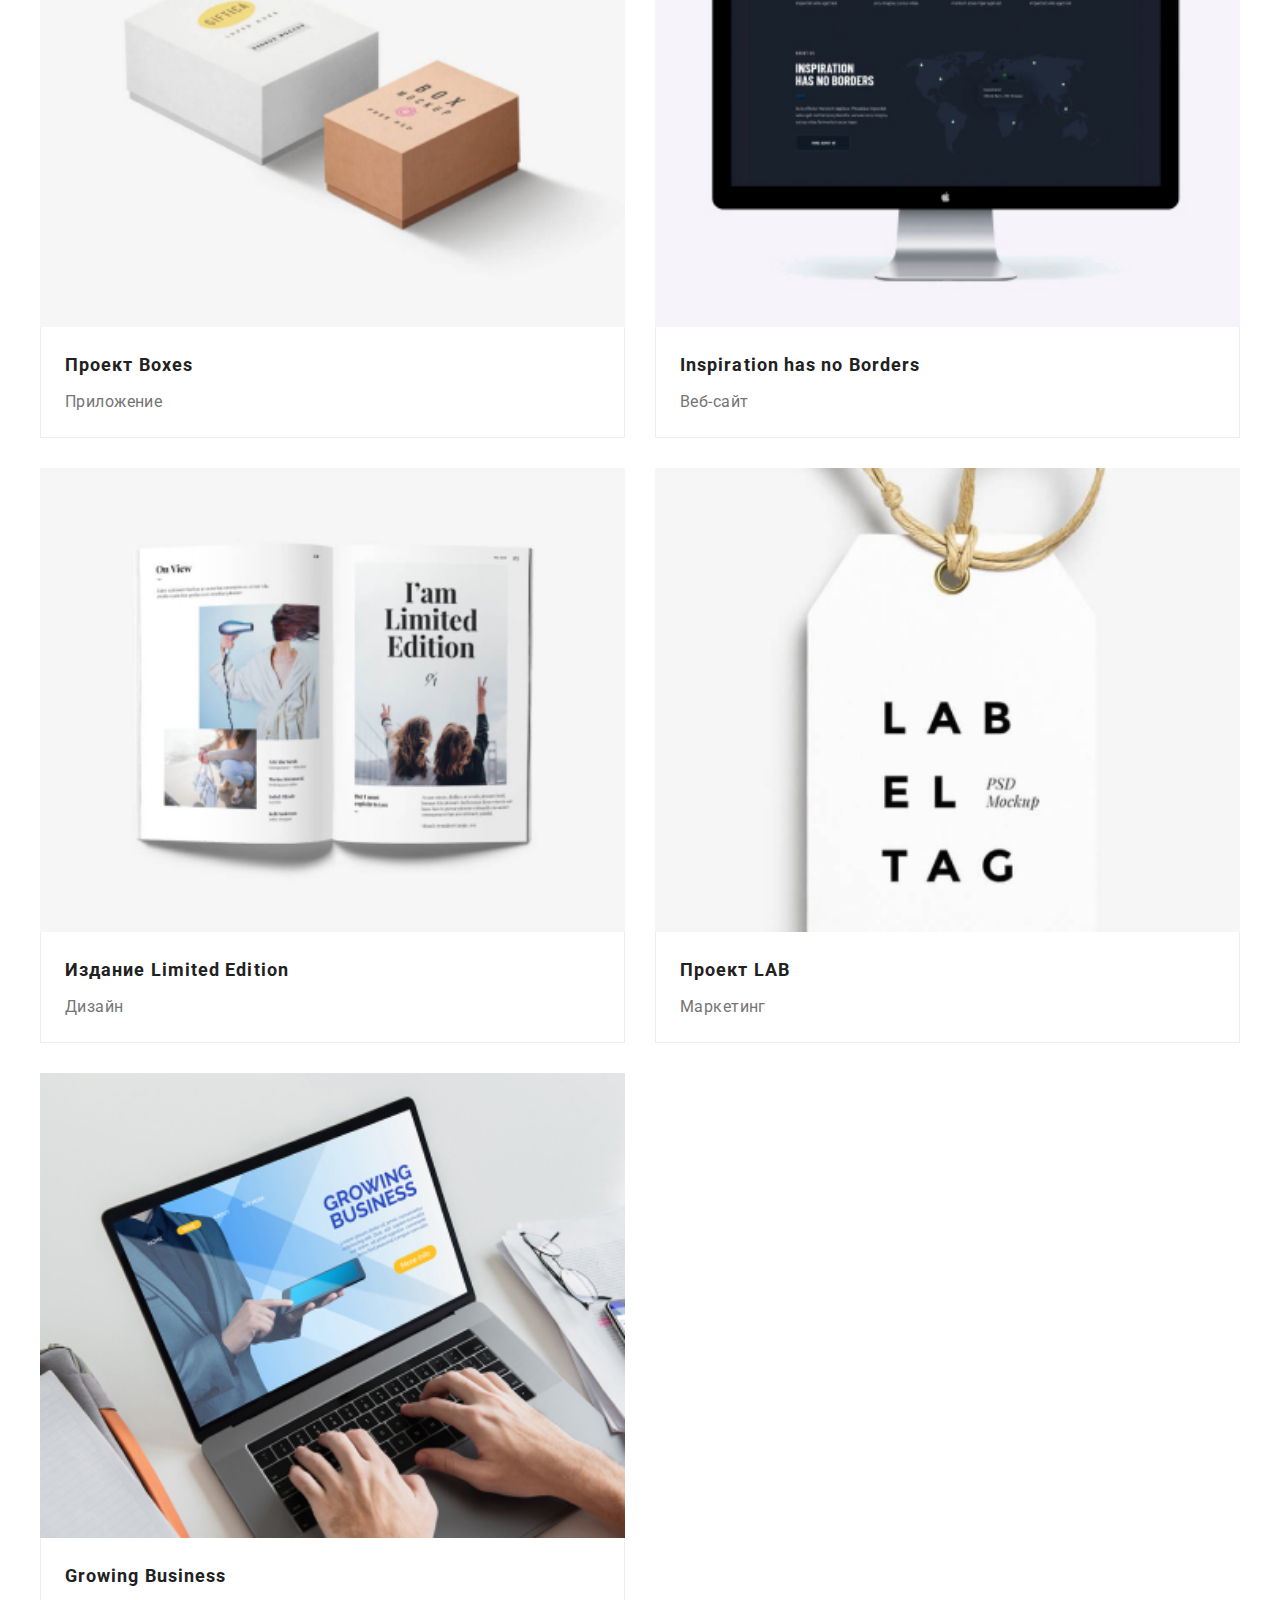
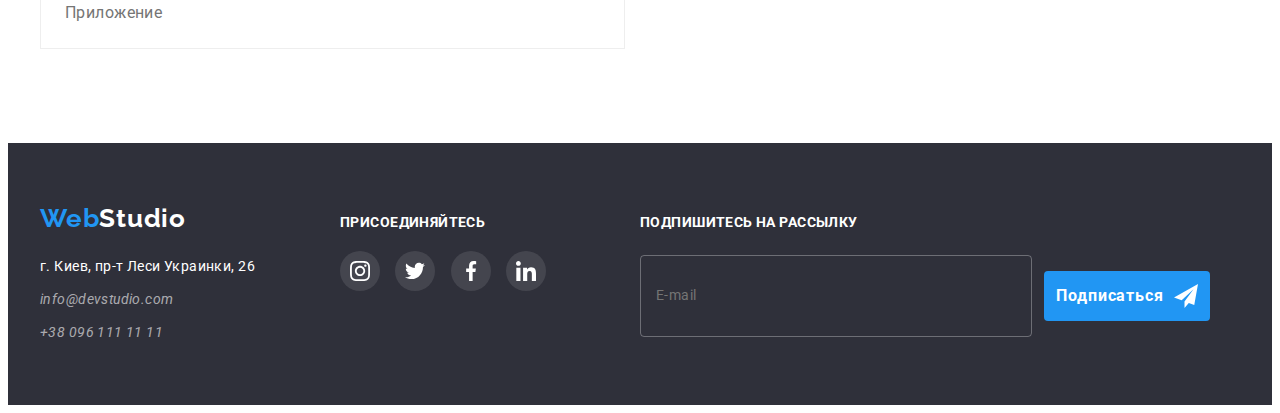
==== commit 47b3ca74: "adaptive images" ====
--- a/portfolio.html
+++ b/portfolio.html
@@ -23,10 +23,10 @@
 
     <header class="header">
       <div class="container header__container">
-        <a href="./index.html" class="logo link"
+        <nav class="nav">
+          <a href="./index.html" class="logo link"
           >Web<span class="logo__part logo__part">Studio</span></a
         >
-        <nav class="nav">
           <ul class="list nav__list">
             <li class="nav__item">
               <a href="./index.html" class="nav__link link"
@@ -148,11 +148,23 @@
             <li class="card">
               <a href="" class="card__link link">
                 <div class="card__thumb">
-                  <img
-                    src="./images/images-page-portfolio/img0.jpg"
+                  <picture>
+                    <source srcset="./images/images-page-portfolio/portfolio-1-pc-1x.jpg 1x,
+                    ./images/images-page-portfolio/portfolio-1-pc-2x.jpg 2x"
+                    media="(min-width: 1200px)">
+                    <source srcset="./images/images-page-portfolio/portfolio-1-tab-1x.jpg 1x,
+                    ./images/images-page-portfolio/portfolio-1-tab-2x.jpg 2x"
+                    media="(min-width: 768px)">
+                    <source srcset="./images/images-page-portfolio/portfolio-1-mob-1x.jpg 1x,
+                    ./images/images-page-portfolio/portfolio-1-mob-2x.jpg 2x"
+                    media="(min-width: 200px)">
+                    <img
+                    src="./images/images-page-portfolio/portfolio-1-mob-1x.jpg"
+                    height="294"
                     alt="Страница сайта Технокряк"
                     class="card__image"
                   />
+                  </picture>
                   <p class="card__overlay-text">
                     Ресурс предлагает комплексные предложения с разным уровнем
                     функционала и сервисов. Все это позволит посетителю получить
@@ -168,11 +180,23 @@
             <li class="card">
               <a href="" class="card__link link">
                 <div class="card__thumb">
-                  <img
-                    src="./images/images-page-portfolio/img1.jpg"
+                  <picture>
+                    <source srcset="./images/images-page-portfolio/portfolio-2-pc-1x.jpg 1x,
+                    ./images/images-page-portfolio/portfolio-2-pc-2x.jpg 2x"
+                    media="(min-width: 1200px)">
+                    <source srcset="./images/images-page-portfolio/portfolio-2-tab-1x.jpg 1x,
+                    ./images/images-page-portfolio/portfolio-2-tab-2x.jpg 2x"
+                    media="(min-width: 768px)">
+                    <source srcset="./images/images-page-portfolio/portfolio-2-mob-1x.jpg 1x,
+                    ./images/images-page-portfolio/portfolio-2-mob-2x.jpg 2x"
+                    media="(min-width: 200px)">
+                    <img
+                    src="./images/images-page-portfolio/portfolio-2-mob-1x.jpg"
+                    height="294"
                     alt="Баскетболисты играют"
                     class="card__image"
                   />
+                  </picture>
                   <p class="card__overlay-text">
                     Ресурс предлагает комплексные предложения с разным уровнем
                     функционала и сервисов. Все это позволит посетителю получить
@@ -190,11 +214,23 @@
             <li class="card">
               <a href="" class="card__link link">
                 <div class="card__thumb">
-                  <img
-                    src="./images/images-page-portfolio/img2.jpg"
+                   <picture>
+                    <source srcset="./images/images-page-portfolio/portfolio-3-pc-1x.jpg 1x,
+                    ./images/images-page-portfolio/portfolio-3-pc-2x.jpg 2x"
+                    media="(min-width: 1200px)">
+                    <source srcset="./images/images-page-portfolio/portfolio-3-tab-1x.jpg 1x,
+                    ./images/images-page-portfolio/portfolio-3-tab-2x.jpg 2x"
+                    media="(min-width: 768px)">
+                    <source srcset="./images/images-page-portfolio/portfolio-3-mob-1x.jpg 1x,
+                    ./images/images-page-portfolio/portfolio-3-mob-2x.jpg 2x"
+                    media="(min-width: 200px)">
+                    <img
+                    src="./images/images-page-portfolio/portfolio-3-mob-1x.jpg"
+                    height="294"
                     alt="Лого ресторана Seafood"
                     class="card__image"
                   />
+                  </picture>
                   <p class="card__overlay-text">
                     Ресурс предлагает комплексные предложения с разным уровнем
                     функционала и сервисов. Все это позволит посетителю получить
@@ -212,11 +248,23 @@
             <li class="card">
               <a href="" class="card__link link">
                 <div class="card__thumb">
-                  <img
-                    src="./images/images-page-portfolio/img3.jpg"
+                  <picture>
+                    <source srcset="./images/images-page-portfolio/portfolio-4-pc-1x.jpg 1x,
+                    ./images/images-page-portfolio/portfolio-4-pc-2x.jpg 2x"
+                    media="(min-width: 1200px)">
+                    <source srcset="./images/images-page-portfolio/portfolio-4-tab-1x.jpg 1x,
+                    ./images/images-page-portfolio/portfolio-4-tab-2x.jpg 2x"
+                    media="(min-width: 768px)">
+                    <source srcset="./images/images-page-portfolio/portfolio-4-mob-1x.jpg 1x,
+                    ./images/images-page-portfolio/portfolio-4-mob-2x.jpg 2x"
+                    media="(min-width: 200px)">
+                    <img
+                    src="./images/images-page-portfolio/portfolio-4-mob-1x.jpg"
+                    height="294"
                     alt="Наушники"
                     class="card__image"
                   />
+                  </picture>
                   <p class="card__overlay-text">
                     Ресурс предлагает комплексные предложения с разным уровнем
                     функционала и сервисов. Все это позволит посетителю получить
@@ -234,11 +282,23 @@
             <li class="card">
               <a href="" class="card__link link">
                 <div class="card__thumb">
-                  <img
-                    src="./images/images-page-portfolio/img4.jpg"
+                  <picture>
+                    <source srcset="./images/images-page-portfolio/portfolio-5-pc-1x.jpg 1x,
+                    ./images/images-page-portfolio/portfolio-5-pc-2x.jpg 2x"
+                    media="(min-width: 1200px)">
+                    <source srcset="./images/images-page-portfolio/portfolio-5-tab-1x.jpg 1x,
+                    ./images/images-page-portfolio/portfolio-5-tab-2x.jpg 2x"
+                    media="(min-width: 768px)">
+                    <source srcset="./images/images-page-portfolio/portfolio-5-mob-1x.jpg 1x,
+                    ./images/images-page-portfolio/portfolio-5-mob-2x.jpg 2x"
+                    media="(min-width: 200px)">
+                    <img
+                    src="./images/images-page-portfolio/portfolio-5-mob-1x.jpg"
+                    height="294"
                     alt="Коробки"
                     class="card__image"
                   />
+                  </picture>
                   <p class="card__overlay-text">
                     Ресурс предлагает комплексные предложения с разным уровнем
                     функционала и сервисов. Все это позволит посетителю получить
@@ -256,11 +316,23 @@
             <li class="card">
               <a href="" class="card__link link">
                 <div class="card__thumb">
-                  <img
-                    src="./images/images-page-portfolio/img5.jpg"
-                    alt=" Страница сайта Inspiration has no Borders"
-                    class="card__image"
-                  />
+                 <picture>
+                    <source srcset="./images/images-page-portfolio/portfolio-6-pc-1x.jpg 1x,
+                    ./images/images-page-portfolio/portfolio-6-pc-2x.jpg 2x"
+                    media="(min-width: 1200px)">
+                    <source srcset="./images/images-page-portfolio/portfolio-6-tab-1x.jpg 1x,
+                    ./images/images-page-portfolio/portfolio-6-tab-2x.jpg 2x"
+                    media="(min-width: 768px)">
+                    <source srcset="./images/images-page-portfolio/portfolio-6-mob-1x.jpg 1x,
+                    ./images/images-page-portfolio/portfolio-6-mob-2x.jpg 2x"
+                    media="(min-width: 200px)">
+                    <img
+                    src="./images/images-page-portfolio/portfolio-6-mob-1x.jpg"
+                    height="294"
+                    alt="Страница сайта Inspiration has no Borders"
+                    class="card__image"
+                  />
+                  </picture>
                   <p class="card__overlay-text">
                     Ресурс предлагает комплексные предложения с разным уровнем
                     функционала и сервисов. Все это позволит посетителю получить
@@ -278,11 +350,23 @@
             <li class="card">
               <a href="" class="card__link link">
                 <div class="card__thumb">
-                  <img
-                    src="./images/images-page-portfolio/img6.jpg"
+                  <picture>
+                    <source srcset="./images/images-page-portfolio/portfolio-7-pc-1x.jpg 1x,
+                    ./images/images-page-portfolio/portfolio-7-pc-2x.jpg 2x"
+                    media="(min-width: 1200px)">
+                    <source srcset="./images/images-page-portfolio/portfolio-7-tab-1x.jpg 1x,
+                    ./images/images-page-portfolio/portfolio-7-tab-2x.jpg 2x"
+                    media="(min-width: 768px)">
+                    <source srcset="./images/images-page-portfolio/portfolio-7-mob-1x.jpg 1x,
+                    ./images/images-page-portfolio/portfolio-7-mob-2x.jpg 2x"
+                    media="(min-width: 200px)">
+                    <img
+                    src="./images/images-page-portfolio/portfolio-7-mob-1x.jpg"
+                    height="294"
                     alt="Открытая книга"
                     class="card__image"
                   />
+                  </picture>
                   <p class="card__overlay-text">
                     Ресурс предлагает комплексные предложения с разным уровнем
                     функционала и сервисов. Все это позволит посетителю получить
@@ -300,11 +384,23 @@
             <li class="card">
               <a href="" class="card__link link">
                 <div class="card__thumb">
-                  <img
-                    src="./images/images-page-portfolio/img7.jpg"
+                  <picture>
+                    <source srcset="./images/images-page-portfolio/portfolio-8-pc-1x.jpg 1x,
+                    ./images/images-page-portfolio/portfolio-8-pc-2x.jpg 2x"
+                    media="(min-width: 1200px)">
+                    <source srcset="./images/images-page-portfolio/portfolio-8-tab-1x.jpg 1x,
+                    ./images/images-page-portfolio/portfolio-8-tab-2x.jpg 2x"
+                    media="(min-width: 768px)">
+                    <source srcset="./images/images-page-portfolio/portfolio-8-mob-1x.jpg 1x,
+                    ./images/images-page-portfolio/portfolio-8-mob-2x.jpg 2x"
+                    media="(min-width: 200px)">
+                    <img
+                    src="./images/images-page-portfolio/portfolio-8-mob-1x.jpg"
+                    height="294"
                     alt="Логотип проекта"
                     class="card__image"
                   />
+                  </picture>
                   <p class="card__overlay-text">
                     Ресурс предлагает комплексные предложения с разным уровнем
                     функционала и сервисов. Все это позволит посетителю получить
@@ -320,11 +416,23 @@
             <li class="card">
               <a href="" class="card__link link">
                 <div class="card__thumb">
-                  <img
-                    src="./images/images-page-portfolio/img8.jpg"
+                  <picture>
+                    <source srcset="./images/images-page-portfolio/portfolio-9-pc-1x.jpg 1x,
+                    ./images/images-page-portfolio/portfolio-9-pc-2x.jpg 2x"
+                    media="(min-width: 1200px)">
+                    <source srcset="./images/images-page-portfolio/portfolio-9-tab-1x.jpg 1x,
+                    ./images/images-page-portfolio/portfolio-9-tab-2x.jpg 2x"
+                    media="(min-width: 768px)">
+                    <source srcset="./images/images-page-portfolio/portfolio-9-mob-1x.jpg 1x,
+                    ./images/images-page-portfolio/portfolio-9-mob-2x.jpg 2x"
+                    media="(min-width: 200px)">
+                    <img
+                    src="./images/images-page-portfolio/portfolio-9-mob-1x.jpg"
+                    height="294"
                     alt="Приложение Growing Business на ноутбуке"
                     class="card__image"
                   />
+                  </picture>
                   <p class="card__overlay-text">
                     Ресурс предлагает комплексные предложения с разным уровнем
                     функционала и сервисов. Все это позволит посетителю получить
--- a/css/main.min.css
+++ b/css/main.min.css
@@ -1 +1 @@
-p,h1,h2,h3,h4,h5,h6{margin:0px}ul,ol{margin:0px;padding-left:0px}img{display:block}svg{fill:currentColor}.link{text-decoration:none;margin:0;padding:0;color:inherit}.list{list-style-type:none;margin:0;padding:0}body{position:relative}body{font-family:"Roboto",sans-serif;font-style:normal;font-weight:400;font-size:14px;line-height:1.7;letter-spacing:.03em;color:#757575;background-color:#fff}.hidden,.is-hidden{width:1px;height:1px;overflow:hidden;opacity:0;margin:-1px;pointer-events:none}.backdrop{position:fixed;top:0;left:0;width:100vw;height:100vh;display:flex;align-items:center;justify-content:center;background-color:rgba(0,0,0,.2);opacity:1;transition:opacity 250ms cubic-bezier(0.4, 0, 0.2, 1)}.backdrop.is-hidden{opacity:0;pointer-events:none}.no-scroll{overflow:hidden}.close-button{position:absolute;top:8px;right:8px;display:flex;align-items:center;justify-content:center;width:30px;height:30px;border:1px solid rgba(0,0,0,.1);border-radius:50%;background-color:#fff;transition:color 250ms cubic-bezier(0.4, 0, 0.2, 1),box-shadow 250ms cubic-bezier(0.4, 0, 0.2, 1),background-color 250ms cubic-bezier(0.4, 0, 0.2, 1)}.close-button:hover,.close-button:focus{background-color:#2196f3}.section{padding-top:60px;padding-bottom:60px}@media screen and (min-width: 1200px){.section{padding-top:94px;padding-bottom:94px}}.container{padding-left:15px;padding-right:15px;margin:0 auto;overflow:scroll}@media screen and (max-width: 767px){.container{max-width:480px}}@media screen and (min-width: 768px)and (max-width: 1199px){.container{width:768px}}@media screen and (min-width: 1200px){.container{width:1200px}}.buttons{display:flex;align-items:center;justify-content:center;font-family:inherit;cursor:pointer;border:none;border-radius:4px;font-weight:700;font-size:16px;line-height:1.88;letter-spacing:.06em;color:#fff}.buttons:hover,.buttons:focus{background-color:#188ce8;box-shadow:0px 2px 2px 0px rgba(0,0,0,.1215686275),0px 1px 2px 0px rgba(0,0,0,.0784313725),0px 3px 1px 0px rgba(0,0,0,.1019607843)}.filter{display:flex;flex-wrap:wrap;margin-bottom:30px}@media screen and (min-width: 768px){.filter{justify-content:center}}@media screen and (max-width: 767px){.filter__item{margin-bottom:15px}}.filter__item:not(:last-child){margin-right:8px}.filter__buttons{font-weight:500;font-size:16px;line-height:1.62;letter-spacing:.03em;text-align:center;background-color:#f5f4fa;color:#212121;transition:color 250ms cubic-bezier(0.4, 0, 0.2, 1),box-shadow 250ms cubic-bezier(0.4, 0, 0.2, 1),background-color 250ms cubic-bezier(0.4, 0, 0.2, 1);padding:6px 22px}.filter__buttons:hover,.filter__buttons:focus{color:#fff;background-color:#2196f3;box-shadow:0px 2px 2px 0px rgba(0,0,0,.1215686275),0px 1px 2px 0px rgba(0,0,0,.0784313725),0px 3px 1px 0px rgba(0,0,0,.1019607843)}.filter__buttons--current{color:#fff;background-color:#2196f3}.communities{display:flex;justify-content:space-between;height:44px;width:206px;margin-top:16px;margin-left:auto;margin-right:auto}.communities__item{height:40px;width:40px;border-radius:50%;display:flex;align-items:center;justify-content:center;color:#afb1b8;transition:color 250ms cubic-bezier(0.4, 0, 0.2, 1),box-shadow 250ms cubic-bezier(0.4, 0, 0.2, 1),background-color 250ms cubic-bezier(0.4, 0, 0.2, 1)}.communities__item--light{background-color:rgba(255,255,255,.1);color:#fff}.communities__item+.communities__item{margin-left:10px}.communities__item:hover,.communities__item:focus{color:#fff;background-color:#2196f3}.communities__icon{display:block;fill:currentColor}@keyframes menuAnimation{0%{transform:scaleX(0%)}100%{transform:scaleX(100%)}}.menu-mob{position:absolute;top:0;left:0%;z-index:2;width:100vw;height:100vh;padding:10px 15px 38px 40px;background-color:#fff}@media screen and (min-width: 768px){.menu-mob{display:none}}.menu-mob__open-btn,.menu-mob__close-btn{border:none;background-color:rgba(0,0,0,0)}.menu-mob__open-btn:hover,.menu-mob__open-btn:focus,.menu-mob__close-btn:hover,.menu-mob__close-btn:focus{color:#2196f3}@media screen and (min-width: 768px){.menu-mob__open-btn,.menu-mob__close-btn{display:none}}.menu-mob__close-btn{position:absolute;top:0;right:0}.menu-mob__open-btn{padding-top:16px;padding-bottom:16px}.menu-mob__nav{display:flex;flex-direction:column;justify-content:space-between;height:100%}.menu-mob__item:first-child{margin-top:48px}.menu-mob__item:not(:last-child){margin-bottom:32px}.menu-mob__link{font-weight:500;font-size:40px;line-height:1.175;letter-spacing:.02em;color:#212121;list-style:none}.menu-mob__link--current{color:#2196f3}.menu-mob__link:hover,.menu-mob__link:focus{color:#2196f3}.menu-mob__mail{font-weight:500;font-size:24px;line-height:1.16;letter-spacing:.02em;margin-bottom:32px}.menu-mob__tel{font-weight:500;font-size:34px;line-height:1.17;letter-spacing:.02em;color:#2196f3}.menu-mob__communities{display:flex;flex-wrap:wrap;margin-top:54px}.menu-mob__communities-item{padding-top:10px;padding-bottom:10px;font-weight:500;font-size:18px;line-height:1.22;letter-spacing:.02em;color:#2196f3}.menu-mob__communities-item:not(:last-child){margin-right:10px}.menu-mob__communities-item:not(:last-child)::after{content:" ";border-left:1px solid rgba(33,33,33,.2);margin-left:10px}.section-header{font-weight:700;font-size:28px;line-height:1.17;letter-spacing:.03em;text-align:center;color:#212121;margin-bottom:30px}@media screen and (min-width: 1200px){.section-header{font-weight:700;font-size:36px;line-height:1.16;letter-spacing:.03em;margin-bottom:50px}}.header{position:relative;border-bottom:1px solid #ececec}.nav{width:100%;display:flex;align-items:center;justify-content:space-between}.nav__list{margin-right:auto}@media screen and (max-width: 767px){.nav__list{display:none}}@media screen and (min-width: 768px){.nav__list{display:flex}}@media screen and (min-width: 768px)and (max-width: 1199px){.nav__list{margin-left:88px}}@media screen and (min-width: 1200px){.nav__list{margin-left:93px}}.nav__link{color:#212121;transition:color 250ms cubic-bezier(0.4, 0, 0.2, 1),box-shadow 250ms cubic-bezier(0.4, 0, 0.2, 1),background-color 250ms cubic-bezier(0.4, 0, 0.2, 1);font-weight:500;font-size:14px;line-height:1.14;letter-spacing:.02em;display:block;padding-top:32px;padding-bottom:32px}.nav__link--current{color:#2196f3}.nav__link:hover,.nav__link:focus{color:#2196f3}.nav__item{position:relative}@media screen and (min-width: 768px){.nav__item+.nav__item{margin-left:50px}}.nav__item::after{content:"";display:block;position:absolute;left:0;bottom:0;width:100%;height:4px;border-radius:2px;background-color:#2196f3;transform:scaleX(0);transition:transform 250ms cubic-bezier(0.4, 0, 0.2, 1)}@media screen and (max-width: 767px){.nav__item::after{display:none}}.nav__item:hover::after{transform:scaleX(1)}.nav__item--current::after{transform:scaleX(1);animation-name:menuAnimation;animation-duration:250ms;animation-timing-function:cubic-bezier(0.4, 0, 0.2, 1)}@media screen and (max-width: 767px){.contacts{display:none}}@media screen and (min-width: 768px)and (max-width: 1199px){.contacts{display:flex;flex-direction:column;align-items:flex-start}}@media screen and (min-width: 1200px){.contacts{display:flex}}.contacts__link{display:flex;align-items:center;justify-content:center;padding-top:5px;padding-bottom:5px;transition:color 250ms cubic-bezier(0.4, 0, 0.2, 1),box-shadow 250ms cubic-bezier(0.4, 0, 0.2, 1),background-color 250ms cubic-bezier(0.4, 0, 0.2, 1);color:#757575}@media screen and (min-width: 768px)and (max-width: 1199px){.contacts__link{font-weight:500;font-size:12px;line-height:1.16;letter-spacing:.02em}}.contacts__link:hover,.contacts__link:focus{color:#2196f3}@media screen and (min-width: 1200px){.contacts__item+.contacts__item{margin-left:30px}}.contacts__icon{margin-right:10px}.logo{font-family:"Raleway",sans-serif;font-style:normal;font-weight:700;font-size:24px;line-height:1.16;letter-spacing:.03em;color:#2196f3}@media screen and (min-width: 1200px){.logo{font-weight:700;font-size:26px;line-height:1.19;letter-spacing:.03em}}.logo__part{color:#000}.logo__part--light{color:#fff}.hero{background-color:#2f303a;background-image:linear-gradient(rgba(47, 48, 58, 0.4), rgba(47, 48, 58, 0.4)),url(../images/images-main-page/hero-img-mobile.jpg);max-height:400px;max-width:1600px;background-repeat:no-repeat;background-size:cover;text-align:center;background-position-x:center;padding-top:200px;padding-bottom:200px;margin-left:auto;margin-right:auto;display:flex;align-items:center;justify-content:center}@media screen and (min-width: 1200px){.hero{max-height:600px}}.hero__header{font-weight:900;font-size:24px;line-height:1.62;letter-spacing:.06em;text-align:center;text-transform:uppercase;display:inline-block;color:#fff;max-width:360px;margin-bottom:30px}@media screen and (min-width: 1200px){.hero__header{font-weight:900;font-size:44px;line-height:1.36;letter-spacing:.06em;max-width:696px}}.hero__button{margin:0 auto;padding:10px 32px;background-color:#2196f3;color:#fff;transition:color 250ms cubic-bezier(0.4, 0, 0.2, 1),box-shadow 250ms cubic-bezier(0.4, 0, 0.2, 1),background-color 250ms cubic-bezier(0.4, 0, 0.2, 1)}@media screen and (min-width: 768px){.advantages__list{display:grid;grid-template-columns:1fr 1fr;gap:30px}}@media screen and (min-width: 1200px){.advantages__list{grid-template-columns:1fr 1fr 1fr 1fr}}@media screen and (max-width: 767px){.advantages__item:not(:last-child){margin-bottom:30px}}.advantages__svg-wrapper{height:120px;width:100%;background-color:#f5f4fa;display:flex;align-items:center;justify-content:center;margin-bottom:30px}.advantages__header{font-weight:700;font-size:14px;line-height:1.14;text-transform:uppercase;color:#212121;margin-bottom:10px}@media screen and (max-width: 767px){.advantages__header{text-align:center}}@media screen and (max-width: 1199px){.specialisation{display:none}}.specialisation__list{display:flex;justify-content:space-between}.specialisation__item{flex-basis:calc((100% - 90px)/4);position:relative}.specialisation__item+.specialisation__item{margin-left:30px}.specialisation__text-wrapper{position:absolute;bottom:0;display:flex;align-items:center;justify-content:center;width:100%;height:70px;text-transform:uppercase;font-weight:700;font-size:14px;line-height:1.14;letter-spacing:.03em;color:#fff;background-color:rgba(47,48,58,.8)}.team{background-color:#f5f4fa}@media screen and (min-width: 768px){.team__cards{display:grid;grid-template-columns:1fr 1fr;gap:30px}}@media screen and (min-width: 1200px){.team__cards{grid-template-columns:1fr 1fr 1fr 1fr}}.member-card{box-shadow:0px 2px 1px 0px rgba(0,0,0,.2),0px 1px 1px 0px rgba(0,0,0,.14),0px 1px 3px 0px rgba(0,0,0,.12);border-radius:0px 0px 4px 4px;background-color:#fff}@media screen and (max-width: 767px){.member-card:not(:last-child){margin-bottom:30px}}.member-card__text{padding-top:30px;padding-bottom:30px}.member-card__photo{margin-left:auto;margin-right:auto;width:100%}.member-card__name{font-weight:500;font-size:16px;line-height:1.19;text-align:center;color:#212121}.member-card__position{font-size:16px;line-height:1.19;text-align:center;margin-top:10px}.clients__list{display:grid;grid-template-columns:1fr 1fr;gap:30px}@media screen and (min-width: 768px)and (max-width: 1199px){.clients__list{grid-template-columns:1fr 1fr 1fr}}@media screen and (min-width: 768px)and (max-width: 1199px){.clients__list{grid-template-columns:1fr 1fr 1fr}}@media screen and (min-width: 1200px){.clients__list{grid-template-columns:repeat(6, 1fr)}}.clients__item{color:#afb1b8;border:1px solid currentColor;border-radius:4px;transition:color 250ms cubic-bezier(0.4, 0, 0.2, 1),box-shadow 250ms cubic-bezier(0.4, 0, 0.2, 1),background-color 250ms cubic-bezier(0.4, 0, 0.2, 1)}.clients__item:hover,.clients__item:focus{color:#2196f3}.clients__link{display:flex;align-items:center;justify-content:center;height:92px;width:100%}.footer{background-color:#2f303a;padding-top:60px;padding-bottom:60px}.footer__container{text-align:center}@media screen and (min-width: 768px){.footer__container{display:grid;grid-template-columns:1fr 1fr;align-items:baseline}}.address{margin-top:20px}.address__item+.address__item{margin-top:9px}.address__link{color:rgba(255,255,255,.6);transition:color 250ms cubic-bezier(0.4, 0, 0.2, 1),box-shadow 250ms cubic-bezier(0.4, 0, 0.2, 1),background-color 250ms cubic-bezier(0.4, 0, 0.2, 1)}.address__link--light{font-style:normal;color:#fff}.address__link:hover,.address__link:focus{color:#2196f3}@media screen and (max-width: 767px){.footer__communities{margin-top:60px}}.footer__header{font-weight:700;font-size:14px;line-height:1.14;letter-spacing:.03em;text-transform:uppercase;color:#fff}@media screen and (max-width: 1199px){.footer__subscribe{margin-top:60px}}@media screen and (min-width: 768px)and (max-width: 1199px){.footer__subscribe{grid-column:1/3}}@media screen and (max-width: 767px){.footer__subscribe{width:100%}}@media screen and (min-width: 768px)and (max-width: 1199px){.footer__subscribe{width:450px;justify-self:center}}.subscribe-form{margin-top:20px}.subscribe-form__field{position:relative;display:block}.subscribe-form__input{width:100%;height:50px;padding:15px 16px;background-color:rgba(0,0,0,0);border:1px solid rgba(255,255,255,.3);border-radius:4px;color:#fff}.subscribe-form__label{position:absolute;top:50%;left:16px;transform:translateY(-50%);transition:transform 250ms linear}.subscribe-form__input:not(:placeholder-shown)+.subscribe-form__label,.subscribe-form__field:focus-within .subscribe-form__label{transform:translateY(-50px)}.subscribe-form__button{width:200px;height:50px;margin-left:auto;margin-right:auto;margin-top:20px;border-color:rgba(0,0,0,0);background-color:#2196f3}.subscribe-form__button-text{margin-right:10px;font-weight:700;font-size:16px;line-height:1.88;letter-spacing:.06em}.modal{position:fixed;max-width:450px;max-height:609px;padding:40px;background-color:#fff;border-radius:4px;box-shadow:0px 2px 1px 0px rgba(0,0,0,.2);box-shadow:0px 1px 1px 0px rgba(0,0,0,.14);box-shadow:0px 1px 3px 0px rgba(0,0,0,.12);transition:transform 250ms cubic-bezier(0.4, 0, 0.2, 1)}.backdrop.is-hidden .modal{transform:translate(-50%, -50%) scale(1.2)}@media screen and (max-width: 767px){.modal{margin:94px 15px}}.modal__text{margin-bottom:12px;font-weight:700;font-size:20px;line-height:1.5;letter-spacing:.03em;text-align:center;color:#212121}.form__field{display:block;position:relative;margin-bottom:10px}.form__input{width:100%;height:40px;padding-left:50px;border:1px solid rgba(33,33,33,.2);border-radius:4px;outline:none;transition:border-color 350ms cubic-bezier(0.4, 0, 0.2, 1)}.form__field:focus-within .form__input{border-color:#2196f3}.form__input-area{height:120px;padding:12px 16px;resize:none}.form__input-area::placeholder{font-size:12px;line-height:1.16;letter-spacing:.01em;color:rgba(117,117,117,.5)}.form__label{color:#757575;font-size:12px;line-height:1.16;letter-spacing:.01em}.form__icon{display:block;height:18px;position:absolute;top:calc(50% + 12px);left:0;transform:translateY(-50%);margin-left:12px;fill:#212121;transition:fill 250ms cubic-bezier(0.4, 0, 0.2, 1)}.form__field:focus-within .form__icon{color:#2196f3}.form__label-checkbox{margin-left:23px;font-weight:400;font-size:12px;line-height:1.16;letter-spacing:.03em}.form__field-checkbox{position:relative;margin-bottom:30px;display:flex;align-items:center;justify-content:center}.form__link-checkbox{color:#2196f3;border-bottom:1px solid #2196f3}.form__icon-checkbox{position:absolute;top:50%;left:0;transform:translateY(-50%);width:16px;height:15px;border:2px solid #212121;border-radius:2px;background-color:rgba(0,0,0,0);transition:background-color 250ms cubic-bezier(0.4, 0, 0.2, 1)}.form__input-checkbox:checked~.form__icon-checkbox{background-color:#2196f3;border-color:rgba(0,0,0,0);background-image:url(../images/images-main-page/icon-check.svg);background-repeat:no-repeat;background-position:center}.submit-button{margin:0 auto;width:200px;height:50px;background-color:#2196f3;color:#fff;font-size:16px;line-height:1.88;letter-spacing:.06em}@media screen and (min-width: 768px){.cards{display:grid;grid-template-columns:1fr 1fr;gap:30px}}@media screen and (max-width: 767px){.card:not(:last-child){margin-bottom:30px}}.card:hover,.card:focus{box-shadow:1px 4px 6px 0px rgba(0,0,0,.1607843137),0px 4px 4px 0px rgba(0,0,0,.0588235294),0px 1px 1px 0px rgba(0,0,0,.1215686275)}.card__link{display:flex;flex-direction:column;height:100%}.card__image{width:100%}.card__overlay-text{position:absolute;padding:63px 24px;color:#fff;background-color:rgba(33,150,243,.9);transition:transform 250ms cubic-bezier(0.4, 0, 0.2, 1);font-size:18px;line-height:1.56;letter-spacing:.03em}.card:hover .card__overlay-text,.card:focus .card__overlay-text{transform:translateY(-100%)}.card__thumb{position:relative;overflow:hidden}.card__description{flex-grow:1;padding:20px 24px;border:1px solid #eee;border-top:none}.card__name{color:#212121;font-weight:700;font-size:18px;line-height:2;letter-spacing:.06em}.card__type{font-size:16px;line-height:1.88;color:#757575;margin-top:4px}/*# sourceMappingURL=main.min.css.map */+p,h1,h2,h3,h4,h5,h6{margin:0px}ul,ol{margin:0px;padding-left:0px}img{display:block;max-width:100%;height:auto}svg{fill:currentColor}.link{text-decoration:none;margin:0;padding:0;color:inherit}.list{list-style-type:none;margin:0;padding:0}body{position:relative}body{font-family:"Roboto",sans-serif;font-style:normal;font-weight:400;font-size:14px;line-height:1.7;letter-spacing:.03em;color:#757575;background-color:#fff}.hidden,.is-hidden{width:1px;height:1px;overflow:hidden;opacity:0;margin:-1px;pointer-events:none}.backdrop{position:fixed;top:0;left:0;width:100vw;height:100vh;display:flex;align-items:center;justify-content:center;background-color:rgba(0,0,0,.2);opacity:1;transition:opacity 250ms cubic-bezier(0.4, 0, 0.2, 1)}.backdrop.is-hidden{opacity:0;pointer-events:none}.no-scroll{overflow:hidden}.close-button{position:absolute;top:8px;right:8px;display:flex;align-items:center;justify-content:center;width:30px;height:30px;border:1px solid rgba(0,0,0,.1);border-radius:50%;background-color:#fff;transition:color 250ms cubic-bezier(0.4, 0, 0.2, 1),box-shadow 250ms cubic-bezier(0.4, 0, 0.2, 1),background-color 250ms cubic-bezier(0.4, 0, 0.2, 1)}.close-button:hover,.close-button:focus{background-color:#2196f3}.section{padding-top:60px;padding-bottom:60px}@media screen and (min-width: 1200px){.section{padding-top:94px;padding-bottom:94px}}.container{padding-left:15px;padding-right:15px;margin:0 auto}@media screen and (max-width: 767px){.container{max-width:480px}}@media screen and (min-width: 768px)and (max-width: 1199px){.container{width:768px}}@media screen and (min-width: 1200px){.container{width:1200px}}.buttons{display:flex;align-items:center;justify-content:center;font-family:inherit;cursor:pointer;border:none;border-radius:4px;font-weight:700;font-size:16px;line-height:1.88;letter-spacing:.06em;color:#fff}.buttons:hover,.buttons:focus{background-color:#188ce8;box-shadow:0px 2px 2px 0px rgba(0,0,0,.1215686275),0px 1px 2px 0px rgba(0,0,0,.0784313725),0px 3px 1px 0px rgba(0,0,0,.1019607843)}.filter{display:flex;flex-wrap:wrap;margin-bottom:30px}@media screen and (min-width: 768px){.filter{justify-content:center}}@media screen and (max-width: 767px){.filter__item{margin-bottom:15px}}.filter__item:not(:last-child){margin-right:8px}.filter__buttons{font-weight:500;font-size:16px;line-height:1.62;letter-spacing:.03em;text-align:center;background-color:#f5f4fa;color:#212121;transition:color 250ms cubic-bezier(0.4, 0, 0.2, 1),box-shadow 250ms cubic-bezier(0.4, 0, 0.2, 1),background-color 250ms cubic-bezier(0.4, 0, 0.2, 1);padding:6px 22px}.filter__buttons:hover,.filter__buttons:focus{color:#fff;background-color:#2196f3;box-shadow:0px 2px 2px 0px rgba(0,0,0,.1215686275),0px 1px 2px 0px rgba(0,0,0,.0784313725),0px 3px 1px 0px rgba(0,0,0,.1019607843)}.filter__buttons--current{color:#fff;background-color:#2196f3}.communities{display:flex;justify-content:space-between;height:44px;width:206px;margin-top:16px;margin-left:auto;margin-right:auto}.communities__item{height:40px;width:40px;border-radius:50%;display:flex;align-items:center;justify-content:center;color:#afb1b8;transition:color 250ms cubic-bezier(0.4, 0, 0.2, 1),box-shadow 250ms cubic-bezier(0.4, 0, 0.2, 1),background-color 250ms cubic-bezier(0.4, 0, 0.2, 1)}.communities__item--light{background-color:rgba(255,255,255,.1);color:#fff}.communities__item+.communities__item{margin-left:10px}.communities__item:hover,.communities__item:focus{color:#fff;background-color:#2196f3}.communities__icon{display:block;fill:currentColor}@keyframes menuAnimation{0%{transform:scaleX(0%)}100%{transform:scaleX(100%)}}.menu-mob{position:absolute;top:0;left:0%;z-index:2;width:100vw;height:100vh;padding:10px 15px 38px 40px;background-color:#fff}@media screen and (min-width: 768px){.menu-mob{display:none}}.menu-mob__open-btn,.menu-mob__close-btn{border:none;background-color:rgba(0,0,0,0)}.menu-mob__open-btn:hover,.menu-mob__open-btn:focus,.menu-mob__close-btn:hover,.menu-mob__close-btn:focus{color:#2196f3}@media screen and (min-width: 768px){.menu-mob__open-btn,.menu-mob__close-btn{display:none}}.menu-mob__close-btn{position:absolute;top:0;right:0}.menu-mob__open-btn{padding-top:16px;padding-bottom:16px}.menu-mob__nav{display:flex;flex-direction:column;justify-content:space-between;height:100%}.menu-mob__item:first-child{margin-top:48px}.menu-mob__item:not(:last-child){margin-bottom:32px}.menu-mob__link{font-weight:500;font-size:40px;line-height:1.175;letter-spacing:.02em;color:#212121;list-style:none}.menu-mob__link--current{color:#2196f3}.menu-mob__link:hover,.menu-mob__link:focus{color:#2196f3}.menu-mob__mail{font-weight:500;font-size:24px;line-height:1.16;letter-spacing:.02em;margin-bottom:32px}.menu-mob__tel{font-weight:500;font-size:34px;line-height:1.17;letter-spacing:.02em;color:#2196f3}.menu-mob__communities{display:flex;flex-wrap:wrap;margin-top:54px}.menu-mob__communities-item{padding-top:10px;padding-bottom:10px;font-weight:500;font-size:18px;line-height:1.22;letter-spacing:.02em;color:#2196f3}.menu-mob__communities-item:not(:last-child){margin-right:10px}.menu-mob__communities-item:not(:last-child)::after{content:" ";border-left:1px solid rgba(33,33,33,.2);margin-left:10px}.section-header{font-weight:700;font-size:28px;line-height:1.17;letter-spacing:.03em;text-align:center;color:#212121;margin-bottom:30px}@media screen and (min-width: 1200px){.section-header{font-weight:700;font-size:36px;line-height:1.16;letter-spacing:.03em;margin-bottom:50px}}.header{position:relative;border-bottom:1px solid #ececec}.nav{width:100%;display:flex;align-items:center;justify-content:space-between}.nav__list{margin-right:auto}@media screen and (max-width: 767px){.nav__list{display:none}}@media screen and (min-width: 768px){.nav__list{display:flex}}@media screen and (min-width: 768px)and (max-width: 1199px){.nav__list{margin-left:88px}}@media screen and (min-width: 1200px){.nav__list{margin-left:93px}}.nav__link{color:#212121;transition:color 250ms cubic-bezier(0.4, 0, 0.2, 1),box-shadow 250ms cubic-bezier(0.4, 0, 0.2, 1),background-color 250ms cubic-bezier(0.4, 0, 0.2, 1);font-weight:500;font-size:14px;line-height:1.14;letter-spacing:.02em;display:block;padding-top:32px;padding-bottom:32px}.nav__link--current{color:#2196f3}.nav__link:hover,.nav__link:focus{color:#2196f3}.nav__item{position:relative}@media screen and (min-width: 768px){.nav__item+.nav__item{margin-left:50px}}.nav__item::after{content:"";display:block;position:absolute;left:0;bottom:0;width:100%;height:4px;border-radius:2px;background-color:#2196f3;transform:scaleX(0);transition:transform 250ms cubic-bezier(0.4, 0, 0.2, 1)}@media screen and (max-width: 767px){.nav__item::after{display:none}}.nav__item:hover::after{transform:scaleX(1)}.nav__item--current::after{transform:scaleX(1);animation-name:menuAnimation;animation-duration:250ms;animation-timing-function:cubic-bezier(0.4, 0, 0.2, 1)}@media screen and (max-width: 767px){.contacts{display:none}}@media screen and (min-width: 768px)and (max-width: 1199px){.contacts{display:flex;flex-direction:column;align-items:flex-start}}@media screen and (min-width: 1200px){.contacts{display:flex}}.contacts__link{display:flex;align-items:center;justify-content:center;padding-top:5px;padding-bottom:5px;transition:color 250ms cubic-bezier(0.4, 0, 0.2, 1),box-shadow 250ms cubic-bezier(0.4, 0, 0.2, 1),background-color 250ms cubic-bezier(0.4, 0, 0.2, 1);color:#757575}@media screen and (min-width: 768px)and (max-width: 1199px){.contacts__link{font-weight:500;font-size:12px;line-height:1.16;letter-spacing:.02em}}.contacts__link:hover,.contacts__link:focus{color:#2196f3}@media screen and (min-width: 1200px){.contacts__item+.contacts__item{margin-left:30px}}.contacts__icon{margin-right:10px}.logo{font-family:"Raleway",sans-serif;font-style:normal;font-weight:700;font-size:24px;line-height:1.16;letter-spacing:.03em;color:#2196f3}@media screen and (min-width: 1200px){.logo{font-weight:700;font-size:26px;line-height:1.19;letter-spacing:.03em}}.logo__part{color:#000}.logo__part--light{color:#fff}.hero{background-color:#2f303a;background-image:linear-gradient(rgba(47, 48, 58, 0.4), rgba(47, 48, 58, 0.4)),url(../images/images-main-page/hero-bg-mob-1x.jpg);max-height:400px;max-width:1600px;background-repeat:no-repeat;background-size:cover;text-align:center;background-position-x:center;padding-top:200px;padding-bottom:200px;margin-left:auto;margin-right:auto;display:flex;align-items:center;justify-content:center}@media(min-device-pixel-ratio: 2),(min-resolution: 192dpi),(min-resolution: 2dppx){.hero{background-image:linear-gradient(rgba(47, 48, 58, 0.4), rgba(47, 48, 58, 0.4)),url(../images/images-main-page/hero-bg-mob-2x.jpg)}}@media screen and (min-width: 768px)and (max-width: 1199px){.hero{background-image:linear-gradient(rgba(47, 48, 58, 0.4), rgba(47, 48, 58, 0.4)),url(../images/images-main-page/hero-bg-tab-1x.jpg)}}@media screen and (min-width: 768px)and (max-width: 1199px)and (min-device-pixel-ratio: 2),screen and (min-width: 768px)and (max-width: 1199px)and (min-resolution: 192dpi),screen and (min-width: 768px)and (max-width: 1199px)and (min-resolution: 2dppx){.hero{background-image:linear-gradient(rgba(47, 48, 58, 0.4), rgba(47, 48, 58, 0.4)),url(../images/images-main-page/hero-bg-tab-2x.jpg)}}@media screen and (min-width: 1200px){.hero{max-height:600px;background-image:linear-gradient(rgba(47, 48, 58, 0.4), rgba(47, 48, 58, 0.4)),url(../images/images-main-page/hero-bg-pc-1x.jpg)}}@media screen and (min-width: 1200px)and (min-device-pixel-ratio: 2),screen and (min-width: 1200px)and (min-resolution: 192dpi),screen and (min-width: 1200px)and (min-resolution: 2dppx){.hero{background-image:linear-gradient(rgba(47, 48, 58, 0.4), rgba(47, 48, 58, 0.4)),url(../images/images-main-page/hero-bg-pc-2x.jpg)}}.hero__header{font-weight:900;font-size:24px;line-height:1.62;letter-spacing:.06em;text-align:center;text-transform:uppercase;display:inline-block;color:#fff;max-width:360px;margin-bottom:30px}@media screen and (min-width: 1200px){.hero__header{font-weight:900;font-size:44px;line-height:1.36;letter-spacing:.06em;max-width:696px}}.hero__button{margin:0 auto;padding:10px 32px;background-color:#2196f3;color:#fff;transition:color 250ms cubic-bezier(0.4, 0, 0.2, 1),box-shadow 250ms cubic-bezier(0.4, 0, 0.2, 1),background-color 250ms cubic-bezier(0.4, 0, 0.2, 1)}@media screen and (min-width: 768px){.advantages__list{display:grid;grid-template-columns:1fr 1fr;gap:30px}}@media screen and (min-width: 1200px){.advantages__list{grid-template-columns:1fr 1fr 1fr 1fr}}@media screen and (max-width: 767px){.advantages__item:not(:last-child){margin-bottom:30px}}.advantages__svg-wrapper{height:120px;width:100%;background-color:#f5f4fa;display:flex;align-items:center;justify-content:center;margin-bottom:30px}.advantages__header{font-weight:700;font-size:14px;line-height:1.14;text-transform:uppercase;color:#212121;margin-bottom:10px}@media screen and (max-width: 767px){.advantages__header{text-align:center}}@media screen and (max-width: 1199px){.specialisation{display:none}}.specialisation__list{display:flex;justify-content:space-between}.specialisation__item{flex-basis:calc((100% - 90px)/4);flex-grow:1;position:relative}.specialisation__item+.specialisation__item{margin-left:30px}.specialisation__text-wrapper{position:absolute;bottom:0;display:flex;align-items:center;justify-content:center;width:100%;height:70px;text-transform:uppercase;font-weight:700;font-size:14px;line-height:1.14;letter-spacing:.03em;color:#fff;background-color:rgba(47,48,58,.8)}.team{background-color:#f5f4fa}@media screen and (min-width: 768px){.team__cards{display:grid;grid-template-columns:1fr 1fr;gap:30px}}@media screen and (min-width: 1200px){.team__cards{grid-template-columns:1fr 1fr 1fr 1fr}}.member-card{box-shadow:0px 2px 1px 0px rgba(0,0,0,.2),0px 1px 1px 0px rgba(0,0,0,.14),0px 1px 3px 0px rgba(0,0,0,.12);border-radius:0px 0px 4px 4px;background-color:#fff}@media screen and (max-width: 767px){.member-card:not(:last-child){margin-bottom:30px}}.member-card__text{padding-top:30px;padding-bottom:30px}.member-card__photo{margin-left:auto;margin-right:auto;width:100%}.member-card__name{font-weight:500;font-size:16px;line-height:1.19;text-align:center;color:#212121}.member-card__position{font-size:16px;line-height:1.19;text-align:center;margin-top:10px}.clients__list{display:grid;grid-template-columns:1fr 1fr;gap:30px}@media screen and (min-width: 768px)and (max-width: 1199px){.clients__list{grid-template-columns:1fr 1fr 1fr}}@media screen and (min-width: 768px)and (max-width: 1199px){.clients__list{grid-template-columns:1fr 1fr 1fr}}@media screen and (min-width: 1200px){.clients__list{grid-template-columns:repeat(6, 1fr)}}.clients__item{color:#afb1b8;border:1px solid currentColor;border-radius:4px;transition:color 250ms cubic-bezier(0.4, 0, 0.2, 1),box-shadow 250ms cubic-bezier(0.4, 0, 0.2, 1),background-color 250ms cubic-bezier(0.4, 0, 0.2, 1)}.clients__item:hover,.clients__item:focus{color:#2196f3}.clients__link{display:flex;align-items:center;justify-content:center;height:92px;width:100%}.footer{background-color:#2f303a;padding-top:60px;padding-bottom:60px}.footer__container{text-align:center}@media screen and (min-width: 768px){.footer__container{display:grid;grid-template-columns:1fr 1fr;align-items:baseline}}@media screen and (min-width: 1200px){.footer__container{grid-template-columns:1fr 1fr 2fr;justify-items:flex-start;text-align:left}}.address{margin-top:20px}.address__item+.address__item{margin-top:9px}.address__link{color:rgba(255,255,255,.6);transition:color 250ms cubic-bezier(0.4, 0, 0.2, 1),box-shadow 250ms cubic-bezier(0.4, 0, 0.2, 1),background-color 250ms cubic-bezier(0.4, 0, 0.2, 1)}.address__link--light{font-style:normal;color:#fff}.address__link:hover,.address__link:focus{color:#2196f3}@media screen and (max-width: 767px){.footer__communities{margin-top:60px}}.footer__header{font-weight:700;font-size:14px;line-height:1.14;letter-spacing:.03em;text-transform:uppercase;color:#fff}@media screen and (max-width: 1199px){.footer__subscribe{margin-top:60px}}@media screen and (min-width: 768px)and (max-width: 1199px){.footer__subscribe{grid-column:1/3}}@media screen and (max-width: 767px){.footer__subscribe{width:100%}}@media screen and (min-width: 768px)and (max-width: 1199px){.footer__subscribe{width:450px;justify-self:center}}@media screen and (min-width: 1200px){.footer__subscribe{width:570px}}.subscribe-form{margin-top:20px}@media screen and (min-width: 1200px){.subscribe-form{display:flex;align-items:baseline}}.subscribe-form__field{position:relative;display:block}.subscribe-form__input{height:50px;width:100%;padding:15px 16px;background-color:rgba(0,0,0,0);border:1px solid rgba(255,255,255,.3);border-radius:4px;color:#fff}@media screen and (min-width: 1200px){.subscribe-form__input{width:358px}}.subscribe-form__label{position:absolute;top:50%;left:16px;transform:translateY(-50%);transition:transform 250ms linear}.subscribe-form__input:not(:placeholder-shown)+.subscribe-form__label,.subscribe-form__field:focus-within .subscribe-form__label{transform:translateY(-50px)}.subscribe-form__button{width:200px;height:50px;margin-left:auto;margin-right:auto;margin-top:20px;border-color:rgba(0,0,0,0);background-color:#2196f3}@media screen and (min-width: 1200px){.subscribe-form__button{margin-left:12px;margin-top:0}}.subscribe-form__button-text{margin-right:10px;font-weight:700;font-size:16px;line-height:1.88;letter-spacing:.06em}.modal{position:fixed;max-width:450px;max-height:609px;padding:40px;background-color:#fff;border-radius:4px;box-shadow:0px 2px 1px 0px rgba(0,0,0,.2);box-shadow:0px 1px 1px 0px rgba(0,0,0,.14);box-shadow:0px 1px 3px 0px rgba(0,0,0,.12);transition:transform 250ms cubic-bezier(0.4, 0, 0.2, 1)}.backdrop.is-hidden .modal{transform:translate(-50%, -50%) scale(1.2)}@media screen and (max-width: 767px){.modal{margin:94px 15px}}@media screen and (min-width: 1200px){.modal{max-width:528px}}.modal__text{margin-bottom:12px;font-weight:700;font-size:20px;line-height:1.5;letter-spacing:.03em;text-align:center;color:#212121}@media screen and (min-width: 1200px){.modal__text{line-height:1.15}}.form__field{display:block;position:relative;margin-bottom:10px}.form__input{width:100%;height:40px;padding-left:50px;border:1px solid rgba(33,33,33,.2);border-radius:4px;outline:none;transition:border-color 350ms cubic-bezier(0.4, 0, 0.2, 1)}.form__field:focus-within .form__input{border-color:#2196f3}.form__input-area{height:120px;padding:12px 16px;resize:none}.form__input-area::placeholder{font-size:12px;line-height:1.16;letter-spacing:.01em;color:rgba(117,117,117,.5)}.form__label{color:#757575;font-size:12px;line-height:1.16;letter-spacing:.01em}.form__icon{display:block;height:18px;position:absolute;top:calc(50% + 12px);left:0;transform:translateY(-50%);margin-left:12px;fill:#212121;transition:fill 250ms cubic-bezier(0.4, 0, 0.2, 1)}.form__field:focus-within .form__icon{color:#2196f3}.form__label-checkbox{font-weight:400;font-size:12px;line-height:1.16;letter-spacing:.03em;margin-left:20px}@media screen and (min-width: 1200px){.form__label-checkbox{font-weight:400;font-size:14px;line-height:1.17}}.form__field-checkbox{position:relative;margin-bottom:30px}@media screen and (min-width: 1200px){.form__field-checkbox{margin-left:12px}}.form__link-checkbox{color:#2196f3;border-bottom:1px solid #2196f3}.form__icon-checkbox{position:absolute;top:50%;left:0;transform:translateY(-50%);width:16px;height:15px;border:2px solid #212121;border-radius:2px;background-color:rgba(0,0,0,0);transition:background-color 250ms cubic-bezier(0.4, 0, 0.2, 1)}.form__input-checkbox:checked~.form__icon-checkbox{background-color:#2196f3;border-color:rgba(0,0,0,0);background-image:url(../images/images-main-page/icon-check.svg);background-repeat:no-repeat;background-position:center}.submit-button{margin:0 auto;width:200px;height:50px;background-color:#2196f3;color:#fff;font-size:16px;line-height:1.88;letter-spacing:.06em}@media screen and (min-width: 768px){.cards{display:grid;grid-template-columns:1fr 1fr;gap:30px}}@media screen and (max-width: 767px){.card:not(:last-child){margin-bottom:30px}}.card:hover,.card:focus{box-shadow:1px 4px 6px 0px rgba(0,0,0,.1607843137),0px 4px 4px 0px rgba(0,0,0,.0588235294),0px 1px 1px 0px rgba(0,0,0,.1215686275)}.card__link{display:flex;flex-direction:column;height:100%}.card__image{width:100%}.card__overlay-text{position:absolute;padding:63px 24px;color:#fff;background-color:rgba(33,150,243,.9);transition:transform 250ms cubic-bezier(0.4, 0, 0.2, 1);font-size:18px;line-height:1.56;letter-spacing:.03em}.card:hover .card__overlay-text,.card:focus .card__overlay-text{transform:translateY(-100%)}.card__thumb{position:relative;overflow:hidden}.card__description{flex-grow:1;padding:20px 24px;border:1px solid #eee;border-top:none}.card__name{color:#212121;font-weight:700;font-size:18px;line-height:2;letter-spacing:.06em}.card__type{font-size:16px;line-height:1.88;color:#757575;margin-top:4px}/*# sourceMappingURL=main.min.css.map */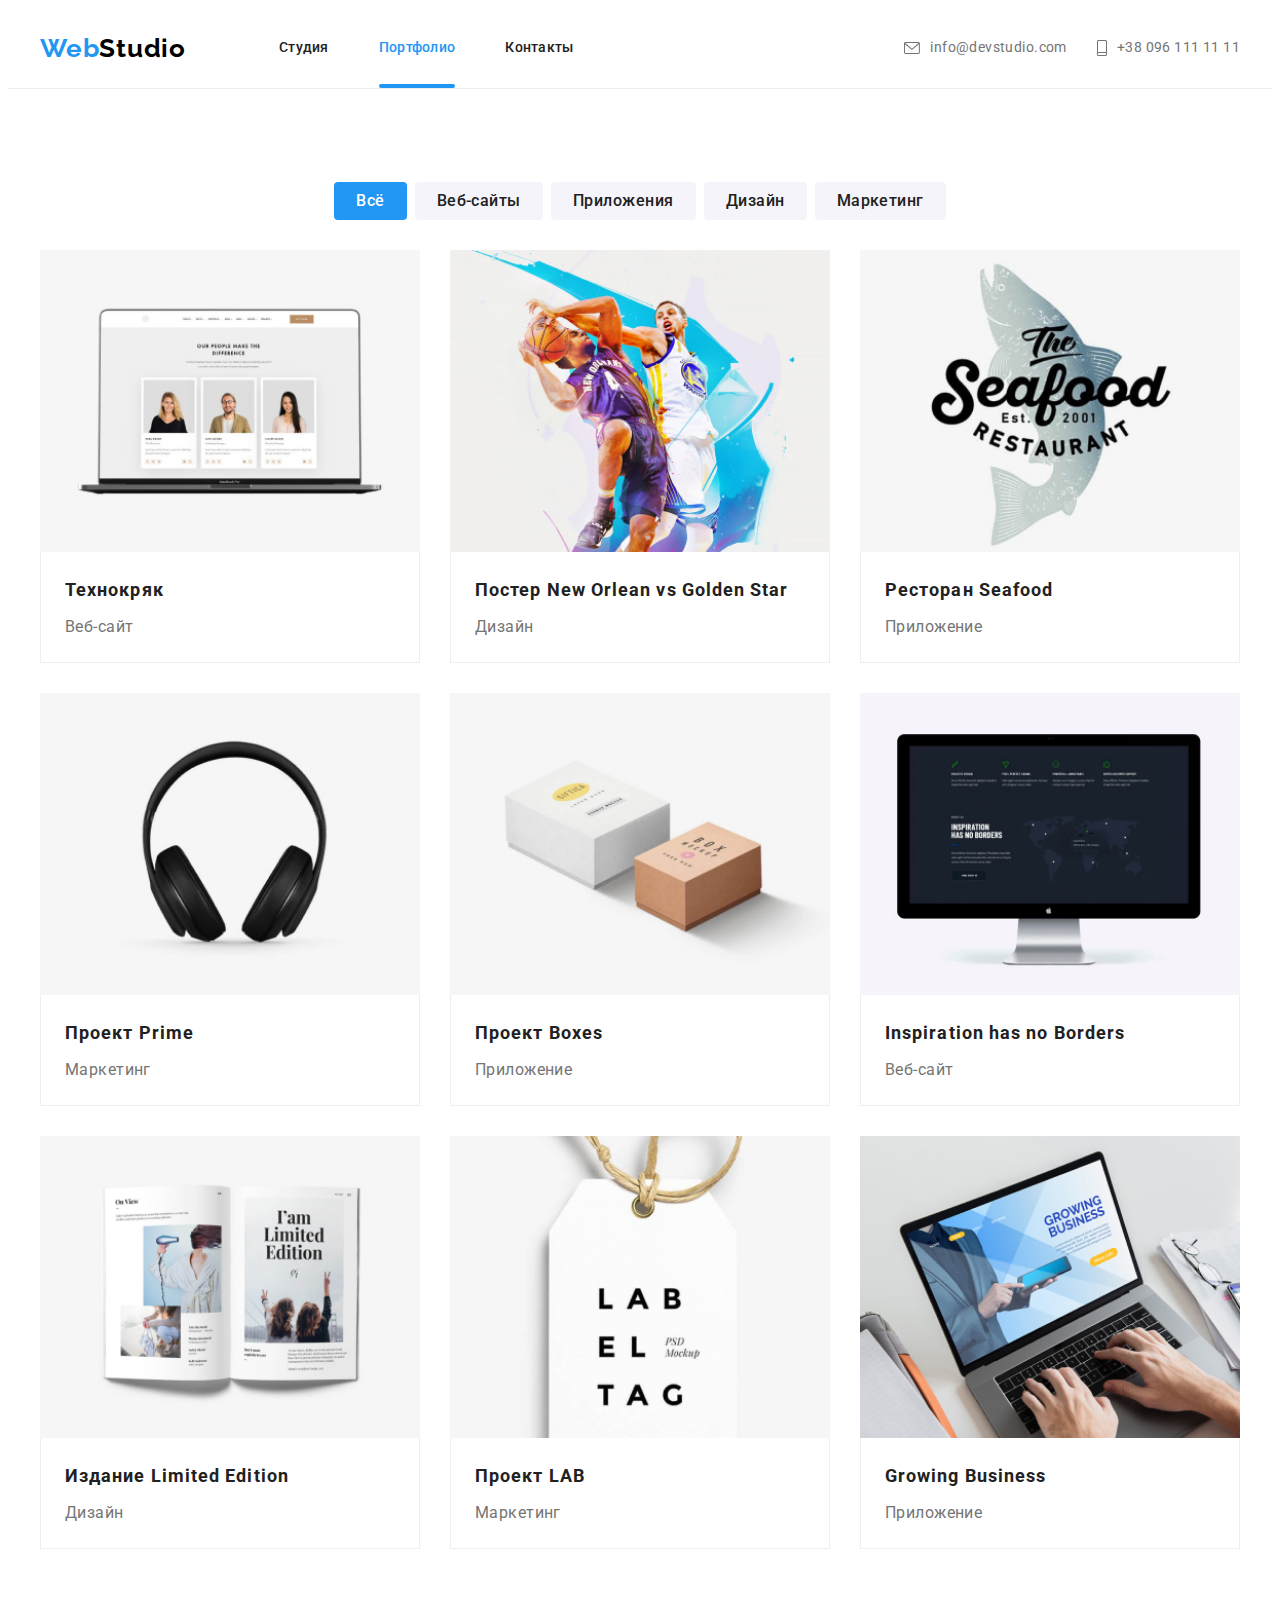
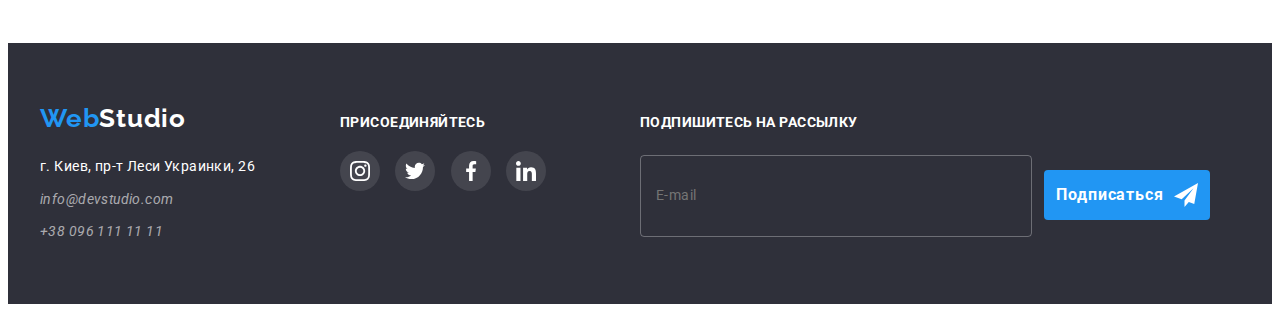
==== commit 56f2b16a: "fixedBugs2.1" ====
--- a/portfolio.html
+++ b/portfolio.html
@@ -22,19 +22,21 @@
     <!-- HEADER -->
 
     <header class="header">
-      <div class="container header__container">
+      <div class="container">
         <nav class="nav">
           <a href="./index.html" class="logo link"
-          >Web<span class="logo__part logo__part">Studio</span></a
-        >
+            >Web<span class="logo__part logo__part">Studio</span></a
+          >
           <ul class="list nav__list">
             <li class="nav__item">
-              <a href="./index.html" class="nav__link link"
-                >Студия</a
+              <a href="./index.html" class="nav__link link">Студия</a>
+            </li>
+            <li class="nav__item nav__item--current">
+              <a
+                href="./portfolio.html"
+                class="nav__link link nav__link--current"
+                >Портфолио</a
               >
-            </li>
-            <li class="nav__item nav__item--current">
-              <a href="./portfolio.html" class="nav__link nav__link--current link">Портфолио</a>
             </li>
             <li class="nav__item">
               <a href="" class="nav__link link">Контакты</a>
@@ -58,53 +60,66 @@
               </a>
             </li>
           </ul>
+          <button type="button" class="menu-mob__open-btn">
+            <svg class="menu-btn-mob__icon" width="40px" height="40px">
+              <use href="./symbol-defs.svg#icon-menu-mob"></use>
+            </svg>
+          </button>
         </nav>
-        <button type="button" class="menu-mob__open-btn">
-          <svg class="menu-btn-mob__icon" width="40px" height="40px">
-            <use href="./symbol-defs.svg#icon-menu-mob"></use>
-          </svg>
-        </button>
         <div class="menu-mob is-hidden">
-           <button type="button" class="menu-mob__close-btn">
-          <svg width="40px" height="40px">
-            <use href="./symbol-defs.svg#icon-close-mob"></use>
-          </svg>
-        </button>
-          <nav class="menu-mob__nav">
-          <ul class="menu-mob__top list">
-            <li class="menu-mob__item">
-              <a href="./index.html" class="menu-mob__link link menu-mob__link--current"
-                >Студия</a
-              >
-            </li>
-            <li class="menu-mob__item">
-              <a href="./portfolio.html" class="menu-mob__link link">Портфолио</a>
-            </li>
-            <li class="menu-mob__item">
-              <a href="" class="menu-mob__link link">Контакты</a>
-            </li>
-          </ul>
-          <div class="menu-mob__bottom">
+          <button type="button" class="menu-mob__close-btn">
+            <svg width="40px" height="40px">
+              <use href="./symbol-defs.svg#icon-close-mob"></use>
+            </svg>
+          </button>
+          <div class="menu-mob__nav">
+            <ul class="menu-mob__top list">
+              <li class="menu-mob__item">
+                <a
+                  href="./index.html"
+                  class="menu-mob__link link menu-mob__link--current"
+                  >Студия</a
+                >
+              </li>
+              <li class="menu-mob__item">
+                <a href="./portfolio.html" class="menu-mob__link link"
+                  >Портфолио</a
+                >
+              </li>
+              <li class="menu-mob__item">
+                <a href="" class="menu-mob__link link">Контакты</a>
+              </li>
+            </ul>
+            <div class="menu-mob__bottom">
               <ul class="list">
-                 <li class="menu-mob__tel">
-              <a href="tel:+380961111111" class="link">
-                +38 096 111 11 11
-              </a>
-            </li>
-               <li class="menu-mob__mail">
-              <a href="mailto:info@devstudio.com" class="link">
-              info@devstudio.com
-              </a>
-            </li>
-            </ul>
-            <ul class="menu-mob__communities list">
-              <li class="menu-mob__communities-item"><a href="" class="link">Instagram</a></li>
-              <li class="menu-mob__communities-item"><a href="" class="link">Twitter</a></li>
-              <li class="menu-mob__communities-item"><a href="" class="link">Facebook</a></li>
-              <li class="menu-mob__communities-item"><a href="" class="link">LinkedIn</a></li>
-            </ul>
+                <li class="menu-mob__tel">
+                  <a href="tel:+380961111111" class="link">
+                    +38 096 111 11 11
+                  </a>
+                </li>
+                <li class="menu-mob__mail">
+                  <a href="mailto:info@devstudio.com" class="link">
+                    info@devstudio.com
+                  </a>
+                </li>
+              </ul>
+              <ul class="menu-mob__communities list">
+                <li class="menu-mob__communities-item">
+                  <a href="" class="link">Instagram</a>
+                </li>
+                <li class="menu-mob__communities-item">
+                  <a href="" class="link">Twitter</a>
+                </li>
+                <li class="menu-mob__communities-item">
+                  <a href="" class="link">Facebook</a>
+                </li>
+                <li class="menu-mob__communities-item">
+                  <a href="" class="link">LinkedIn</a>
+                </li>
+              </ul>
+            </div>
+          </div>
         </div>
-          </div>
       </div>
     </header>
 
@@ -149,21 +164,33 @@
               <a href="" class="card__link link">
                 <div class="card__thumb">
                   <picture>
-                    <source srcset="./images/images-page-portfolio/portfolio-1-pc-1x.jpg 1x,
-                    ./images/images-page-portfolio/portfolio-1-pc-2x.jpg 2x"
-                    media="(min-width: 1200px)">
-                    <source srcset="./images/images-page-portfolio/portfolio-1-tab-1x.jpg 1x,
-                    ./images/images-page-portfolio/portfolio-1-tab-2x.jpg 2x"
-                    media="(min-width: 768px)">
-                    <source srcset="./images/images-page-portfolio/portfolio-1-mob-1x.jpg 1x,
-                    ./images/images-page-portfolio/portfolio-1-mob-2x.jpg 2x"
-                    media="(min-width: 200px)">
-                    <img
-                    src="./images/images-page-portfolio/portfolio-1-mob-1x.jpg"
-                    height="294"
-                    alt="Страница сайта Технокряк"
-                    class="card__image"
-                  />
+                    <source
+                      srcset="
+                        ./images/images-page-portfolio/portfolio-1-pc-1x.jpg 1x,
+                        ./images/images-page-portfolio/portfolio-1-pc-2x.jpg 2x
+                      "
+                      media="(min-width: 1200px)"
+                    />
+                    <source
+                      srcset="
+                        ./images/images-page-portfolio/portfolio-1-tab-1x.jpg 1x,
+                        ./images/images-page-portfolio/portfolio-1-tab-2x.jpg 2x
+                      "
+                      media="(min-width: 768px)"
+                    />
+                    <source
+                      srcset="
+                        ./images/images-page-portfolio/portfolio-1-mob-1x.jpg 1x,
+                        ./images/images-page-portfolio/portfolio-1-mob-2x.jpg 2x
+                      "
+                      media="(min-width: 200px)"
+                    />
+                    <img
+                      src="./images/images-page-portfolio/portfolio-1-mob-1x.jpg"
+                      height="294"
+                      alt="Страница сайта Технокряк"
+                      class="card__image"
+                    />
                   </picture>
                   <p class="card__overlay-text">
                     Ресурс предлагает комплексные предложения с разным уровнем
@@ -181,21 +208,33 @@
               <a href="" class="card__link link">
                 <div class="card__thumb">
                   <picture>
-                    <source srcset="./images/images-page-portfolio/portfolio-2-pc-1x.jpg 1x,
-                    ./images/images-page-portfolio/portfolio-2-pc-2x.jpg 2x"
-                    media="(min-width: 1200px)">
-                    <source srcset="./images/images-page-portfolio/portfolio-2-tab-1x.jpg 1x,
-                    ./images/images-page-portfolio/portfolio-2-tab-2x.jpg 2x"
-                    media="(min-width: 768px)">
-                    <source srcset="./images/images-page-portfolio/portfolio-2-mob-1x.jpg 1x,
-                    ./images/images-page-portfolio/portfolio-2-mob-2x.jpg 2x"
-                    media="(min-width: 200px)">
-                    <img
-                    src="./images/images-page-portfolio/portfolio-2-mob-1x.jpg"
-                    height="294"
-                    alt="Баскетболисты играют"
-                    class="card__image"
-                  />
+                    <source
+                      srcset="
+                        ./images/images-page-portfolio/portfolio-2-pc-1x.jpg 1x,
+                        ./images/images-page-portfolio/portfolio-2-pc-2x.jpg 2x
+                      "
+                      media="(min-width: 1200px)"
+                    />
+                    <source
+                      srcset="
+                        ./images/images-page-portfolio/portfolio-2-tab-1x.jpg 1x,
+                        ./images/images-page-portfolio/portfolio-2-tab-2x.jpg 2x
+                      "
+                      media="(min-width: 768px)"
+                    />
+                    <source
+                      srcset="
+                        ./images/images-page-portfolio/portfolio-2-mob-1x.jpg 1x,
+                        ./images/images-page-portfolio/portfolio-2-mob-2x.jpg 2x
+                      "
+                      media="(min-width: 200px)"
+                    />
+                    <img
+                      src="./images/images-page-portfolio/portfolio-2-mob-1x.jpg"
+                      height="294"
+                      alt="Баскетболисты играют"
+                      class="card__image"
+                    />
                   </picture>
                   <p class="card__overlay-text">
                     Ресурс предлагает комплексные предложения с разным уровнем
@@ -214,22 +253,34 @@
             <li class="card">
               <a href="" class="card__link link">
                 <div class="card__thumb">
-                   <picture>
-                    <source srcset="./images/images-page-portfolio/portfolio-3-pc-1x.jpg 1x,
-                    ./images/images-page-portfolio/portfolio-3-pc-2x.jpg 2x"
-                    media="(min-width: 1200px)">
-                    <source srcset="./images/images-page-portfolio/portfolio-3-tab-1x.jpg 1x,
-                    ./images/images-page-portfolio/portfolio-3-tab-2x.jpg 2x"
-                    media="(min-width: 768px)">
-                    <source srcset="./images/images-page-portfolio/portfolio-3-mob-1x.jpg 1x,
-                    ./images/images-page-portfolio/portfolio-3-mob-2x.jpg 2x"
-                    media="(min-width: 200px)">
-                    <img
-                    src="./images/images-page-portfolio/portfolio-3-mob-1x.jpg"
-                    height="294"
-                    alt="Лого ресторана Seafood"
-                    class="card__image"
-                  />
+                  <picture>
+                    <source
+                      srcset="
+                        ./images/images-page-portfolio/portfolio-3-pc-1x.jpg 1x,
+                        ./images/images-page-portfolio/portfolio-3-pc-2x.jpg 2x
+                      "
+                      media="(min-width: 1200px)"
+                    />
+                    <source
+                      srcset="
+                        ./images/images-page-portfolio/portfolio-3-tab-1x.jpg 1x,
+                        ./images/images-page-portfolio/portfolio-3-tab-2x.jpg 2x
+                      "
+                      media="(min-width: 768px)"
+                    />
+                    <source
+                      srcset="
+                        ./images/images-page-portfolio/portfolio-3-mob-1x.jpg 1x,
+                        ./images/images-page-portfolio/portfolio-3-mob-2x.jpg 2x
+                      "
+                      media="(min-width: 200px)"
+                    />
+                    <img
+                      src="./images/images-page-portfolio/portfolio-3-mob-1x.jpg"
+                      height="294"
+                      alt="Лого ресторана Seafood"
+                      class="card__image"
+                    />
                   </picture>
                   <p class="card__overlay-text">
                     Ресурс предлагает комплексные предложения с разным уровнем
@@ -249,21 +300,33 @@
               <a href="" class="card__link link">
                 <div class="card__thumb">
                   <picture>
-                    <source srcset="./images/images-page-portfolio/portfolio-4-pc-1x.jpg 1x,
-                    ./images/images-page-portfolio/portfolio-4-pc-2x.jpg 2x"
-                    media="(min-width: 1200px)">
-                    <source srcset="./images/images-page-portfolio/portfolio-4-tab-1x.jpg 1x,
-                    ./images/images-page-portfolio/portfolio-4-tab-2x.jpg 2x"
-                    media="(min-width: 768px)">
-                    <source srcset="./images/images-page-portfolio/portfolio-4-mob-1x.jpg 1x,
-                    ./images/images-page-portfolio/portfolio-4-mob-2x.jpg 2x"
-                    media="(min-width: 200px)">
-                    <img
-                    src="./images/images-page-portfolio/portfolio-4-mob-1x.jpg"
-                    height="294"
-                    alt="Наушники"
-                    class="card__image"
-                  />
+                    <source
+                      srcset="
+                        ./images/images-page-portfolio/portfolio-4-pc-1x.jpg 1x,
+                        ./images/images-page-portfolio/portfolio-4-pc-2x.jpg 2x
+                      "
+                      media="(min-width: 1200px)"
+                    />
+                    <source
+                      srcset="
+                        ./images/images-page-portfolio/portfolio-4-tab-1x.jpg 1x,
+                        ./images/images-page-portfolio/portfolio-4-tab-2x.jpg 2x
+                      "
+                      media="(min-width: 768px)"
+                    />
+                    <source
+                      srcset="
+                        ./images/images-page-portfolio/portfolio-4-mob-1x.jpg 1x,
+                        ./images/images-page-portfolio/portfolio-4-mob-2x.jpg 2x
+                      "
+                      media="(min-width: 200px)"
+                    />
+                    <img
+                      src="./images/images-page-portfolio/portfolio-4-mob-1x.jpg"
+                      height="294"
+                      alt="Наушники"
+                      class="card__image"
+                    />
                   </picture>
                   <p class="card__overlay-text">
                     Ресурс предлагает комплексные предложения с разным уровнем
@@ -283,21 +346,33 @@
               <a href="" class="card__link link">
                 <div class="card__thumb">
                   <picture>
-                    <source srcset="./images/images-page-portfolio/portfolio-5-pc-1x.jpg 1x,
-                    ./images/images-page-portfolio/portfolio-5-pc-2x.jpg 2x"
-                    media="(min-width: 1200px)">
-                    <source srcset="./images/images-page-portfolio/portfolio-5-tab-1x.jpg 1x,
-                    ./images/images-page-portfolio/portfolio-5-tab-2x.jpg 2x"
-                    media="(min-width: 768px)">
-                    <source srcset="./images/images-page-portfolio/portfolio-5-mob-1x.jpg 1x,
-                    ./images/images-page-portfolio/portfolio-5-mob-2x.jpg 2x"
-                    media="(min-width: 200px)">
-                    <img
-                    src="./images/images-page-portfolio/portfolio-5-mob-1x.jpg"
-                    height="294"
-                    alt="Коробки"
-                    class="card__image"
-                  />
+                    <source
+                      srcset="
+                        ./images/images-page-portfolio/portfolio-5-pc-1x.jpg 1x,
+                        ./images/images-page-portfolio/portfolio-5-pc-2x.jpg 2x
+                      "
+                      media="(min-width: 1200px)"
+                    />
+                    <source
+                      srcset="
+                        ./images/images-page-portfolio/portfolio-5-tab-1x.jpg 1x,
+                        ./images/images-page-portfolio/portfolio-5-tab-2x.jpg 2x
+                      "
+                      media="(min-width: 768px)"
+                    />
+                    <source
+                      srcset="
+                        ./images/images-page-portfolio/portfolio-5-mob-1x.jpg 1x,
+                        ./images/images-page-portfolio/portfolio-5-mob-2x.jpg 2x
+                      "
+                      media="(min-width: 200px)"
+                    />
+                    <img
+                      src="./images/images-page-portfolio/portfolio-5-mob-1x.jpg"
+                      height="294"
+                      alt="Коробки"
+                      class="card__image"
+                    />
                   </picture>
                   <p class="card__overlay-text">
                     Ресурс предлагает комплексные предложения с разным уровнем
@@ -316,22 +391,34 @@
             <li class="card">
               <a href="" class="card__link link">
                 <div class="card__thumb">
-                 <picture>
-                    <source srcset="./images/images-page-portfolio/portfolio-6-pc-1x.jpg 1x,
-                    ./images/images-page-portfolio/portfolio-6-pc-2x.jpg 2x"
-                    media="(min-width: 1200px)">
-                    <source srcset="./images/images-page-portfolio/portfolio-6-tab-1x.jpg 1x,
-                    ./images/images-page-portfolio/portfolio-6-tab-2x.jpg 2x"
-                    media="(min-width: 768px)">
-                    <source srcset="./images/images-page-portfolio/portfolio-6-mob-1x.jpg 1x,
-                    ./images/images-page-portfolio/portfolio-6-mob-2x.jpg 2x"
-                    media="(min-width: 200px)">
-                    <img
-                    src="./images/images-page-portfolio/portfolio-6-mob-1x.jpg"
-                    height="294"
-                    alt="Страница сайта Inspiration has no Borders"
-                    class="card__image"
-                  />
+                  <picture>
+                    <source
+                      srcset="
+                        ./images/images-page-portfolio/portfolio-6-pc-1x.jpg 1x,
+                        ./images/images-page-portfolio/portfolio-6-pc-2x.jpg 2x
+                      "
+                      media="(min-width: 1200px)"
+                    />
+                    <source
+                      srcset="
+                        ./images/images-page-portfolio/portfolio-6-tab-1x.jpg 1x,
+                        ./images/images-page-portfolio/portfolio-6-tab-2x.jpg 2x
+                      "
+                      media="(min-width: 768px)"
+                    />
+                    <source
+                      srcset="
+                        ./images/images-page-portfolio/portfolio-6-mob-1x.jpg 1x,
+                        ./images/images-page-portfolio/portfolio-6-mob-2x.jpg 2x
+                      "
+                      media="(min-width: 200px)"
+                    />
+                    <img
+                      src="./images/images-page-portfolio/portfolio-6-mob-1x.jpg"
+                      height="294"
+                      alt="Страница сайта Inspiration has no Borders"
+                      class="card__image"
+                    />
                   </picture>
                   <p class="card__overlay-text">
                     Ресурс предлагает комплексные предложения с разным уровнем
@@ -351,21 +438,33 @@
               <a href="" class="card__link link">
                 <div class="card__thumb">
                   <picture>
-                    <source srcset="./images/images-page-portfolio/portfolio-7-pc-1x.jpg 1x,
-                    ./images/images-page-portfolio/portfolio-7-pc-2x.jpg 2x"
-                    media="(min-width: 1200px)">
-                    <source srcset="./images/images-page-portfolio/portfolio-7-tab-1x.jpg 1x,
-                    ./images/images-page-portfolio/portfolio-7-tab-2x.jpg 2x"
-                    media="(min-width: 768px)">
-                    <source srcset="./images/images-page-portfolio/portfolio-7-mob-1x.jpg 1x,
-                    ./images/images-page-portfolio/portfolio-7-mob-2x.jpg 2x"
-                    media="(min-width: 200px)">
-                    <img
-                    src="./images/images-page-portfolio/portfolio-7-mob-1x.jpg"
-                    height="294"
-                    alt="Открытая книга"
-                    class="card__image"
-                  />
+                    <source
+                      srcset="
+                        ./images/images-page-portfolio/portfolio-7-pc-1x.jpg 1x,
+                        ./images/images-page-portfolio/portfolio-7-pc-2x.jpg 2x
+                      "
+                      media="(min-width: 1200px)"
+                    />
+                    <source
+                      srcset="
+                        ./images/images-page-portfolio/portfolio-7-tab-1x.jpg 1x,
+                        ./images/images-page-portfolio/portfolio-7-tab-2x.jpg 2x
+                      "
+                      media="(min-width: 768px)"
+                    />
+                    <source
+                      srcset="
+                        ./images/images-page-portfolio/portfolio-7-mob-1x.jpg 1x,
+                        ./images/images-page-portfolio/portfolio-7-mob-2x.jpg 2x
+                      "
+                      media="(min-width: 200px)"
+                    />
+                    <img
+                      src="./images/images-page-portfolio/portfolio-7-mob-1x.jpg"
+                      height="294"
+                      alt="Открытая книга"
+                      class="card__image"
+                    />
                   </picture>
                   <p class="card__overlay-text">
                     Ресурс предлагает комплексные предложения с разным уровнем
@@ -385,21 +484,33 @@
               <a href="" class="card__link link">
                 <div class="card__thumb">
                   <picture>
-                    <source srcset="./images/images-page-portfolio/portfolio-8-pc-1x.jpg 1x,
-                    ./images/images-page-portfolio/portfolio-8-pc-2x.jpg 2x"
-                    media="(min-width: 1200px)">
-                    <source srcset="./images/images-page-portfolio/portfolio-8-tab-1x.jpg 1x,
-                    ./images/images-page-portfolio/portfolio-8-tab-2x.jpg 2x"
-                    media="(min-width: 768px)">
-                    <source srcset="./images/images-page-portfolio/portfolio-8-mob-1x.jpg 1x,
-                    ./images/images-page-portfolio/portfolio-8-mob-2x.jpg 2x"
-                    media="(min-width: 200px)">
-                    <img
-                    src="./images/images-page-portfolio/portfolio-8-mob-1x.jpg"
-                    height="294"
-                    alt="Логотип проекта"
-                    class="card__image"
-                  />
+                    <source
+                      srcset="
+                        ./images/images-page-portfolio/portfolio-8-pc-1x.jpg 1x,
+                        ./images/images-page-portfolio/portfolio-8-pc-2x.jpg 2x
+                      "
+                      media="(min-width: 1200px)"
+                    />
+                    <source
+                      srcset="
+                        ./images/images-page-portfolio/portfolio-8-tab-1x.jpg 1x,
+                        ./images/images-page-portfolio/portfolio-8-tab-2x.jpg 2x
+                      "
+                      media="(min-width: 768px)"
+                    />
+                    <source
+                      srcset="
+                        ./images/images-page-portfolio/portfolio-8-mob-1x.jpg 1x,
+                        ./images/images-page-portfolio/portfolio-8-mob-2x.jpg 2x
+                      "
+                      media="(min-width: 200px)"
+                    />
+                    <img
+                      src="./images/images-page-portfolio/portfolio-8-mob-1x.jpg"
+                      height="294"
+                      alt="Логотип проекта"
+                      class="card__image"
+                    />
                   </picture>
                   <p class="card__overlay-text">
                     Ресурс предлагает комплексные предложения с разным уровнем
@@ -417,21 +528,33 @@
               <a href="" class="card__link link">
                 <div class="card__thumb">
                   <picture>
-                    <source srcset="./images/images-page-portfolio/portfolio-9-pc-1x.jpg 1x,
-                    ./images/images-page-portfolio/portfolio-9-pc-2x.jpg 2x"
-                    media="(min-width: 1200px)">
-                    <source srcset="./images/images-page-portfolio/portfolio-9-tab-1x.jpg 1x,
-                    ./images/images-page-portfolio/portfolio-9-tab-2x.jpg 2x"
-                    media="(min-width: 768px)">
-                    <source srcset="./images/images-page-portfolio/portfolio-9-mob-1x.jpg 1x,
-                    ./images/images-page-portfolio/portfolio-9-mob-2x.jpg 2x"
-                    media="(min-width: 200px)">
-                    <img
-                    src="./images/images-page-portfolio/portfolio-9-mob-1x.jpg"
-                    height="294"
-                    alt="Приложение Growing Business на ноутбуке"
-                    class="card__image"
-                  />
+                    <source
+                      srcset="
+                        ./images/images-page-portfolio/portfolio-9-pc-1x.jpg 1x,
+                        ./images/images-page-portfolio/portfolio-9-pc-2x.jpg 2x
+                      "
+                      media="(min-width: 1200px)"
+                    />
+                    <source
+                      srcset="
+                        ./images/images-page-portfolio/portfolio-9-tab-1x.jpg 1x,
+                        ./images/images-page-portfolio/portfolio-9-tab-2x.jpg 2x
+                      "
+                      media="(min-width: 768px)"
+                    />
+                    <source
+                      srcset="
+                        ./images/images-page-portfolio/portfolio-9-mob-1x.jpg 1x,
+                        ./images/images-page-portfolio/portfolio-9-mob-2x.jpg 2x
+                      "
+                      media="(min-width: 200px)"
+                    />
+                    <img
+                      src="./images/images-page-portfolio/portfolio-9-mob-1x.jpg"
+                      height="294"
+                      alt="Приложение Growing Business на ноутбуке"
+                      class="card__image"
+                    />
                   </picture>
                   <p class="card__overlay-text">
                     Ресурс предлагает комплексные предложения с разным уровнем
--- a/css/main.min.css
+++ b/css/main.min.css
@@ -1 +1 @@
-p,h1,h2,h3,h4,h5,h6{margin:0px}ul,ol{margin:0px;padding-left:0px}img{display:block;max-width:100%;height:auto}svg{fill:currentColor}.link{text-decoration:none;margin:0;padding:0;color:inherit}.list{list-style-type:none;margin:0;padding:0}body{position:relative}body{font-family:"Roboto",sans-serif;font-style:normal;font-weight:400;font-size:14px;line-height:1.7;letter-spacing:.03em;color:#757575;background-color:#fff}.hidden,.is-hidden{width:1px;height:1px;overflow:hidden;opacity:0;margin:-1px;pointer-events:none}.backdrop{position:fixed;top:0;left:0;width:100vw;height:100vh;display:flex;align-items:center;justify-content:center;background-color:rgba(0,0,0,.2);opacity:1;transition:opacity 250ms cubic-bezier(0.4, 0, 0.2, 1)}.backdrop.is-hidden{opacity:0;pointer-events:none}.no-scroll{overflow:hidden}.close-button{position:absolute;top:8px;right:8px;display:flex;align-items:center;justify-content:center;width:30px;height:30px;border:1px solid rgba(0,0,0,.1);border-radius:50%;background-color:#fff;transition:color 250ms cubic-bezier(0.4, 0, 0.2, 1),box-shadow 250ms cubic-bezier(0.4, 0, 0.2, 1),background-color 250ms cubic-bezier(0.4, 0, 0.2, 1)}.close-button:hover,.close-button:focus{background-color:#2196f3}.section{padding-top:60px;padding-bottom:60px}@media screen and (min-width: 1200px){.section{padding-top:94px;padding-bottom:94px}}.container{padding-left:15px;padding-right:15px;margin:0 auto}@media screen and (max-width: 767px){.container{max-width:480px}}@media screen and (min-width: 768px)and (max-width: 1199px){.container{width:768px}}@media screen and (min-width: 1200px){.container{width:1200px}}.buttons{display:flex;align-items:center;justify-content:center;font-family:inherit;cursor:pointer;border:none;border-radius:4px;font-weight:700;font-size:16px;line-height:1.88;letter-spacing:.06em;color:#fff}.buttons:hover,.buttons:focus{background-color:#188ce8;box-shadow:0px 2px 2px 0px rgba(0,0,0,.1215686275),0px 1px 2px 0px rgba(0,0,0,.0784313725),0px 3px 1px 0px rgba(0,0,0,.1019607843)}.filter{display:flex;flex-wrap:wrap;margin-bottom:30px}@media screen and (min-width: 768px){.filter{justify-content:center}}@media screen and (max-width: 767px){.filter__item{margin-bottom:15px}}.filter__item:not(:last-child){margin-right:8px}.filter__buttons{font-weight:500;font-size:16px;line-height:1.62;letter-spacing:.03em;text-align:center;background-color:#f5f4fa;color:#212121;transition:color 250ms cubic-bezier(0.4, 0, 0.2, 1),box-shadow 250ms cubic-bezier(0.4, 0, 0.2, 1),background-color 250ms cubic-bezier(0.4, 0, 0.2, 1);padding:6px 22px}.filter__buttons:hover,.filter__buttons:focus{color:#fff;background-color:#2196f3;box-shadow:0px 2px 2px 0px rgba(0,0,0,.1215686275),0px 1px 2px 0px rgba(0,0,0,.0784313725),0px 3px 1px 0px rgba(0,0,0,.1019607843)}.filter__buttons--current{color:#fff;background-color:#2196f3}.communities{display:flex;justify-content:space-between;height:44px;width:206px;margin-top:16px;margin-left:auto;margin-right:auto}.communities__item{height:40px;width:40px;border-radius:50%;display:flex;align-items:center;justify-content:center;color:#afb1b8;transition:color 250ms cubic-bezier(0.4, 0, 0.2, 1),box-shadow 250ms cubic-bezier(0.4, 0, 0.2, 1),background-color 250ms cubic-bezier(0.4, 0, 0.2, 1)}.communities__item--light{background-color:rgba(255,255,255,.1);color:#fff}.communities__item+.communities__item{margin-left:10px}.communities__item:hover,.communities__item:focus{color:#fff;background-color:#2196f3}.communities__icon{display:block;fill:currentColor}@keyframes menuAnimation{0%{transform:scaleX(0%)}100%{transform:scaleX(100%)}}.menu-mob{position:absolute;top:0;left:0%;z-index:2;width:100vw;height:100vh;padding:10px 15px 38px 40px;background-color:#fff}@media screen and (min-width: 768px){.menu-mob{display:none}}.menu-mob__open-btn,.menu-mob__close-btn{border:none;background-color:rgba(0,0,0,0)}.menu-mob__open-btn:hover,.menu-mob__open-btn:focus,.menu-mob__close-btn:hover,.menu-mob__close-btn:focus{color:#2196f3}@media screen and (min-width: 768px){.menu-mob__open-btn,.menu-mob__close-btn{display:none}}.menu-mob__close-btn{position:absolute;top:0;right:0}.menu-mob__open-btn{padding-top:16px;padding-bottom:16px}.menu-mob__nav{display:flex;flex-direction:column;justify-content:space-between;height:100%}.menu-mob__item:first-child{margin-top:48px}.menu-mob__item:not(:last-child){margin-bottom:32px}.menu-mob__link{font-weight:500;font-size:40px;line-height:1.175;letter-spacing:.02em;color:#212121;list-style:none}.menu-mob__link--current{color:#2196f3}.menu-mob__link:hover,.menu-mob__link:focus{color:#2196f3}.menu-mob__mail{font-weight:500;font-size:24px;line-height:1.16;letter-spacing:.02em;margin-bottom:32px}.menu-mob__tel{font-weight:500;font-size:34px;line-height:1.17;letter-spacing:.02em;color:#2196f3}.menu-mob__communities{display:flex;flex-wrap:wrap;margin-top:54px}.menu-mob__communities-item{padding-top:10px;padding-bottom:10px;font-weight:500;font-size:18px;line-height:1.22;letter-spacing:.02em;color:#2196f3}.menu-mob__communities-item:not(:last-child){margin-right:10px}.menu-mob__communities-item:not(:last-child)::after{content:" ";border-left:1px solid rgba(33,33,33,.2);margin-left:10px}.section-header{font-weight:700;font-size:28px;line-height:1.17;letter-spacing:.03em;text-align:center;color:#212121;margin-bottom:30px}@media screen and (min-width: 1200px){.section-header{font-weight:700;font-size:36px;line-height:1.16;letter-spacing:.03em;margin-bottom:50px}}.header{position:relative;border-bottom:1px solid #ececec}.nav{width:100%;display:flex;align-items:center;justify-content:space-between}.nav__list{margin-right:auto}@media screen and (max-width: 767px){.nav__list{display:none}}@media screen and (min-width: 768px){.nav__list{display:flex}}@media screen and (min-width: 768px)and (max-width: 1199px){.nav__list{margin-left:88px}}@media screen and (min-width: 1200px){.nav__list{margin-left:93px}}.nav__link{color:#212121;transition:color 250ms cubic-bezier(0.4, 0, 0.2, 1),box-shadow 250ms cubic-bezier(0.4, 0, 0.2, 1),background-color 250ms cubic-bezier(0.4, 0, 0.2, 1);font-weight:500;font-size:14px;line-height:1.14;letter-spacing:.02em;display:block;padding-top:32px;padding-bottom:32px}.nav__link--current{color:#2196f3}.nav__link:hover,.nav__link:focus{color:#2196f3}.nav__item{position:relative}@media screen and (min-width: 768px){.nav__item+.nav__item{margin-left:50px}}.nav__item::after{content:"";display:block;position:absolute;left:0;bottom:0;width:100%;height:4px;border-radius:2px;background-color:#2196f3;transform:scaleX(0);transition:transform 250ms cubic-bezier(0.4, 0, 0.2, 1)}@media screen and (max-width: 767px){.nav__item::after{display:none}}.nav__item:hover::after{transform:scaleX(1)}.nav__item--current::after{transform:scaleX(1);animation-name:menuAnimation;animation-duration:250ms;animation-timing-function:cubic-bezier(0.4, 0, 0.2, 1)}@media screen and (max-width: 767px){.contacts{display:none}}@media screen and (min-width: 768px)and (max-width: 1199px){.contacts{display:flex;flex-direction:column;align-items:flex-start}}@media screen and (min-width: 1200px){.contacts{display:flex}}.contacts__link{display:flex;align-items:center;justify-content:center;padding-top:5px;padding-bottom:5px;transition:color 250ms cubic-bezier(0.4, 0, 0.2, 1),box-shadow 250ms cubic-bezier(0.4, 0, 0.2, 1),background-color 250ms cubic-bezier(0.4, 0, 0.2, 1);color:#757575}@media screen and (min-width: 768px)and (max-width: 1199px){.contacts__link{font-weight:500;font-size:12px;line-height:1.16;letter-spacing:.02em}}.contacts__link:hover,.contacts__link:focus{color:#2196f3}@media screen and (min-width: 1200px){.contacts__item+.contacts__item{margin-left:30px}}.contacts__icon{margin-right:10px}.logo{font-family:"Raleway",sans-serif;font-style:normal;font-weight:700;font-size:24px;line-height:1.16;letter-spacing:.03em;color:#2196f3}@media screen and (min-width: 1200px){.logo{font-weight:700;font-size:26px;line-height:1.19;letter-spacing:.03em}}.logo__part{color:#000}.logo__part--light{color:#fff}.hero{background-color:#2f303a;background-image:linear-gradient(rgba(47, 48, 58, 0.4), rgba(47, 48, 58, 0.4)),url(../images/images-main-page/hero-bg-mob-1x.jpg);max-height:400px;max-width:1600px;background-repeat:no-repeat;background-size:cover;text-align:center;background-position-x:center;padding-top:200px;padding-bottom:200px;margin-left:auto;margin-right:auto;display:flex;align-items:center;justify-content:center}@media(min-device-pixel-ratio: 2),(min-resolution: 192dpi),(min-resolution: 2dppx){.hero{background-image:linear-gradient(rgba(47, 48, 58, 0.4), rgba(47, 48, 58, 0.4)),url(../images/images-main-page/hero-bg-mob-2x.jpg)}}@media screen and (min-width: 768px)and (max-width: 1199px){.hero{background-image:linear-gradient(rgba(47, 48, 58, 0.4), rgba(47, 48, 58, 0.4)),url(../images/images-main-page/hero-bg-tab-1x.jpg)}}@media screen and (min-width: 768px)and (max-width: 1199px)and (min-device-pixel-ratio: 2),screen and (min-width: 768px)and (max-width: 1199px)and (min-resolution: 192dpi),screen and (min-width: 768px)and (max-width: 1199px)and (min-resolution: 2dppx){.hero{background-image:linear-gradient(rgba(47, 48, 58, 0.4), rgba(47, 48, 58, 0.4)),url(../images/images-main-page/hero-bg-tab-2x.jpg)}}@media screen and (min-width: 1200px){.hero{max-height:600px;background-image:linear-gradient(rgba(47, 48, 58, 0.4), rgba(47, 48, 58, 0.4)),url(../images/images-main-page/hero-bg-pc-1x.jpg)}}@media screen and (min-width: 1200px)and (min-device-pixel-ratio: 2),screen and (min-width: 1200px)and (min-resolution: 192dpi),screen and (min-width: 1200px)and (min-resolution: 2dppx){.hero{background-image:linear-gradient(rgba(47, 48, 58, 0.4), rgba(47, 48, 58, 0.4)),url(../images/images-main-page/hero-bg-pc-2x.jpg)}}.hero__header{font-weight:900;font-size:24px;line-height:1.62;letter-spacing:.06em;text-align:center;text-transform:uppercase;display:inline-block;color:#fff;max-width:360px;margin-bottom:30px}@media screen and (min-width: 1200px){.hero__header{font-weight:900;font-size:44px;line-height:1.36;letter-spacing:.06em;max-width:696px}}.hero__button{margin:0 auto;padding:10px 32px;background-color:#2196f3;color:#fff;transition:color 250ms cubic-bezier(0.4, 0, 0.2, 1),box-shadow 250ms cubic-bezier(0.4, 0, 0.2, 1),background-color 250ms cubic-bezier(0.4, 0, 0.2, 1)}@media screen and (min-width: 768px){.advantages__list{display:grid;grid-template-columns:1fr 1fr;gap:30px}}@media screen and (min-width: 1200px){.advantages__list{grid-template-columns:1fr 1fr 1fr 1fr}}@media screen and (max-width: 767px){.advantages__item:not(:last-child){margin-bottom:30px}}.advantages__svg-wrapper{height:120px;width:100%;background-color:#f5f4fa;display:flex;align-items:center;justify-content:center;margin-bottom:30px}.advantages__header{font-weight:700;font-size:14px;line-height:1.14;text-transform:uppercase;color:#212121;margin-bottom:10px}@media screen and (max-width: 767px){.advantages__header{text-align:center}}@media screen and (max-width: 1199px){.specialisation{display:none}}.specialisation__list{display:flex;justify-content:space-between}.specialisation__item{flex-basis:calc((100% - 90px)/4);flex-grow:1;position:relative}.specialisation__item+.specialisation__item{margin-left:30px}.specialisation__text-wrapper{position:absolute;bottom:0;display:flex;align-items:center;justify-content:center;width:100%;height:70px;text-transform:uppercase;font-weight:700;font-size:14px;line-height:1.14;letter-spacing:.03em;color:#fff;background-color:rgba(47,48,58,.8)}.team{background-color:#f5f4fa}@media screen and (min-width: 768px){.team__cards{display:grid;grid-template-columns:1fr 1fr;gap:30px}}@media screen and (min-width: 1200px){.team__cards{grid-template-columns:1fr 1fr 1fr 1fr}}.member-card{box-shadow:0px 2px 1px 0px rgba(0,0,0,.2),0px 1px 1px 0px rgba(0,0,0,.14),0px 1px 3px 0px rgba(0,0,0,.12);border-radius:0px 0px 4px 4px;background-color:#fff}@media screen and (max-width: 767px){.member-card:not(:last-child){margin-bottom:30px}}.member-card__text{padding-top:30px;padding-bottom:30px}.member-card__photo{margin-left:auto;margin-right:auto;width:100%}.member-card__name{font-weight:500;font-size:16px;line-height:1.19;text-align:center;color:#212121}.member-card__position{font-size:16px;line-height:1.19;text-align:center;margin-top:10px}.clients__list{display:grid;grid-template-columns:1fr 1fr;gap:30px}@media screen and (min-width: 768px)and (max-width: 1199px){.clients__list{grid-template-columns:1fr 1fr 1fr}}@media screen and (min-width: 768px)and (max-width: 1199px){.clients__list{grid-template-columns:1fr 1fr 1fr}}@media screen and (min-width: 1200px){.clients__list{grid-template-columns:repeat(6, 1fr)}}.clients__item{color:#afb1b8;border:1px solid currentColor;border-radius:4px;transition:color 250ms cubic-bezier(0.4, 0, 0.2, 1),box-shadow 250ms cubic-bezier(0.4, 0, 0.2, 1),background-color 250ms cubic-bezier(0.4, 0, 0.2, 1)}.clients__item:hover,.clients__item:focus{color:#2196f3}.clients__link{display:flex;align-items:center;justify-content:center;height:92px;width:100%}.footer{background-color:#2f303a;padding-top:60px;padding-bottom:60px}.footer__container{text-align:center}@media screen and (min-width: 768px){.footer__container{display:grid;grid-template-columns:1fr 1fr;align-items:baseline}}@media screen and (min-width: 1200px){.footer__container{grid-template-columns:1fr 1fr 2fr;justify-items:flex-start;text-align:left}}.address{margin-top:20px}.address__item+.address__item{margin-top:9px}.address__link{color:rgba(255,255,255,.6);transition:color 250ms cubic-bezier(0.4, 0, 0.2, 1),box-shadow 250ms cubic-bezier(0.4, 0, 0.2, 1),background-color 250ms cubic-bezier(0.4, 0, 0.2, 1)}.address__link--light{font-style:normal;color:#fff}.address__link:hover,.address__link:focus{color:#2196f3}@media screen and (max-width: 767px){.footer__communities{margin-top:60px}}.footer__header{font-weight:700;font-size:14px;line-height:1.14;letter-spacing:.03em;text-transform:uppercase;color:#fff}@media screen and (max-width: 1199px){.footer__subscribe{margin-top:60px}}@media screen and (min-width: 768px)and (max-width: 1199px){.footer__subscribe{grid-column:1/3}}@media screen and (max-width: 767px){.footer__subscribe{width:100%}}@media screen and (min-width: 768px)and (max-width: 1199px){.footer__subscribe{width:450px;justify-self:center}}@media screen and (min-width: 1200px){.footer__subscribe{width:570px}}.subscribe-form{margin-top:20px}@media screen and (min-width: 1200px){.subscribe-form{display:flex;align-items:baseline}}.subscribe-form__field{position:relative;display:block}.subscribe-form__input{height:50px;width:100%;padding:15px 16px;background-color:rgba(0,0,0,0);border:1px solid rgba(255,255,255,.3);border-radius:4px;color:#fff}@media screen and (min-width: 1200px){.subscribe-form__input{width:358px}}.subscribe-form__label{position:absolute;top:50%;left:16px;transform:translateY(-50%);transition:transform 250ms linear}.subscribe-form__input:not(:placeholder-shown)+.subscribe-form__label,.subscribe-form__field:focus-within .subscribe-form__label{transform:translateY(-50px)}.subscribe-form__button{width:200px;height:50px;margin-left:auto;margin-right:auto;margin-top:20px;border-color:rgba(0,0,0,0);background-color:#2196f3}@media screen and (min-width: 1200px){.subscribe-form__button{margin-left:12px;margin-top:0}}.subscribe-form__button-text{margin-right:10px;font-weight:700;font-size:16px;line-height:1.88;letter-spacing:.06em}.modal{position:fixed;max-width:450px;max-height:609px;padding:40px;background-color:#fff;border-radius:4px;box-shadow:0px 2px 1px 0px rgba(0,0,0,.2);box-shadow:0px 1px 1px 0px rgba(0,0,0,.14);box-shadow:0px 1px 3px 0px rgba(0,0,0,.12);transition:transform 250ms cubic-bezier(0.4, 0, 0.2, 1)}.backdrop.is-hidden .modal{transform:translate(-50%, -50%) scale(1.2)}@media screen and (max-width: 767px){.modal{margin:94px 15px}}@media screen and (min-width: 1200px){.modal{max-width:528px}}.modal__text{margin-bottom:12px;font-weight:700;font-size:20px;line-height:1.5;letter-spacing:.03em;text-align:center;color:#212121}@media screen and (min-width: 1200px){.modal__text{line-height:1.15}}.form__field{display:block;position:relative;margin-bottom:10px}.form__input{width:100%;height:40px;padding-left:50px;border:1px solid rgba(33,33,33,.2);border-radius:4px;outline:none;transition:border-color 350ms cubic-bezier(0.4, 0, 0.2, 1)}.form__field:focus-within .form__input{border-color:#2196f3}.form__input-area{height:120px;padding:12px 16px;resize:none}.form__input-area::placeholder{font-size:12px;line-height:1.16;letter-spacing:.01em;color:rgba(117,117,117,.5)}.form__label{color:#757575;font-size:12px;line-height:1.16;letter-spacing:.01em}.form__icon{display:block;height:18px;position:absolute;top:calc(50% + 12px);left:0;transform:translateY(-50%);margin-left:12px;fill:#212121;transition:fill 250ms cubic-bezier(0.4, 0, 0.2, 1)}.form__field:focus-within .form__icon{color:#2196f3}.form__label-checkbox{font-weight:400;font-size:12px;line-height:1.16;letter-spacing:.03em;margin-left:20px}@media screen and (min-width: 1200px){.form__label-checkbox{font-weight:400;font-size:14px;line-height:1.17}}.form__field-checkbox{position:relative;margin-bottom:30px}@media screen and (min-width: 1200px){.form__field-checkbox{margin-left:12px}}.form__link-checkbox{color:#2196f3;border-bottom:1px solid #2196f3}.form__icon-checkbox{position:absolute;top:50%;left:0;transform:translateY(-50%);width:16px;height:15px;border:2px solid #212121;border-radius:2px;background-color:rgba(0,0,0,0);transition:background-color 250ms cubic-bezier(0.4, 0, 0.2, 1)}.form__input-checkbox:checked~.form__icon-checkbox{background-color:#2196f3;border-color:rgba(0,0,0,0);background-image:url(../images/images-main-page/icon-check.svg);background-repeat:no-repeat;background-position:center}.submit-button{margin:0 auto;width:200px;height:50px;background-color:#2196f3;color:#fff;font-size:16px;line-height:1.88;letter-spacing:.06em}@media screen and (min-width: 768px){.cards{display:grid;grid-template-columns:1fr 1fr;gap:30px}}@media screen and (max-width: 767px){.card:not(:last-child){margin-bottom:30px}}.card:hover,.card:focus{box-shadow:1px 4px 6px 0px rgba(0,0,0,.1607843137),0px 4px 4px 0px rgba(0,0,0,.0588235294),0px 1px 1px 0px rgba(0,0,0,.1215686275)}.card__link{display:flex;flex-direction:column;height:100%}.card__image{width:100%}.card__overlay-text{position:absolute;padding:63px 24px;color:#fff;background-color:rgba(33,150,243,.9);transition:transform 250ms cubic-bezier(0.4, 0, 0.2, 1);font-size:18px;line-height:1.56;letter-spacing:.03em}.card:hover .card__overlay-text,.card:focus .card__overlay-text{transform:translateY(-100%)}.card__thumb{position:relative;overflow:hidden}.card__description{flex-grow:1;padding:20px 24px;border:1px solid #eee;border-top:none}.card__name{color:#212121;font-weight:700;font-size:18px;line-height:2;letter-spacing:.06em}.card__type{font-size:16px;line-height:1.88;color:#757575;margin-top:4px}/*# sourceMappingURL=main.min.css.map */+p,h1,h2,h3,h4,h5,h6{margin:0px}ul,ol{margin:0px;padding-left:0px}img{display:block;max-width:100%;height:auto}svg{fill:currentColor}.link{text-decoration:none;margin:0;padding:0;color:inherit}.list{list-style-type:none;margin:0;padding:0}body{position:relative}body{font-family:"Roboto",sans-serif;font-style:normal;font-weight:400;font-size:14px;line-height:1.7;letter-spacing:.03em;color:#757575;background-color:#fff}.hidden,.is-hidden{width:1px;height:1px;overflow:hidden;opacity:0;margin:-1px;pointer-events:none}.backdrop{position:fixed;top:0;left:0;width:100vw;height:100vh;display:flex;align-items:center;justify-content:center;background-color:rgba(0,0,0,.2);opacity:1;transition:opacity 250ms cubic-bezier(0.4, 0, 0.2, 1)}.backdrop.is-hidden{opacity:0;pointer-events:none}.no-scroll{overflow:hidden}.close-button{position:absolute;top:8px;right:8px;display:flex;align-items:center;justify-content:center;width:30px;height:30px;border:1px solid rgba(0,0,0,.1);border-radius:50%;background-color:#fff;transition:color 250ms cubic-bezier(0.4, 0, 0.2, 1),box-shadow 250ms cubic-bezier(0.4, 0, 0.2, 1),background-color 250ms cubic-bezier(0.4, 0, 0.2, 1)}.close-button:hover,.close-button:focus{background-color:#2196f3}.section{padding-top:60px;padding-bottom:60px}@media screen and (min-width: 1200px){.section{padding-top:94px;padding-bottom:94px}}.container{padding-left:15px;padding-right:15px;margin:0 auto}@media screen and (max-width: 767px){.container{max-width:480px}}@media screen and (min-width: 768px)and (max-width: 1199px){.container{width:768px}}@media screen and (min-width: 1200px){.container{width:1200px}}.buttons{display:flex;align-items:center;justify-content:center;font-family:inherit;cursor:pointer;border:none;border-radius:4px;font-weight:700;font-size:16px;line-height:1.88;letter-spacing:.06em;color:#fff}.buttons:hover,.buttons:focus{background-color:#188ce8;box-shadow:0px 2px 2px 0px rgba(0,0,0,.1215686275),0px 1px 2px 0px rgba(0,0,0,.0784313725),0px 3px 1px 0px rgba(0,0,0,.1019607843)}.filter{display:flex;flex-wrap:wrap;margin-bottom:30px}@media screen and (min-width: 768px){.filter{justify-content:center}}@media screen and (max-width: 767px){.filter__item{margin-bottom:15px}}.filter__item:not(:last-child){margin-right:8px}.filter__buttons{font-weight:500;font-size:16px;line-height:1.62;letter-spacing:.03em;text-align:center;background-color:#f5f4fa;color:#212121;transition:color 250ms cubic-bezier(0.4, 0, 0.2, 1),box-shadow 250ms cubic-bezier(0.4, 0, 0.2, 1),background-color 250ms cubic-bezier(0.4, 0, 0.2, 1);padding:6px 22px}.filter__buttons:hover,.filter__buttons:focus{color:#fff;background-color:#2196f3;box-shadow:0px 2px 2px 0px rgba(0,0,0,.1215686275),0px 1px 2px 0px rgba(0,0,0,.0784313725),0px 3px 1px 0px rgba(0,0,0,.1019607843)}.filter__buttons--current{color:#fff;background-color:#2196f3}.communities{display:flex;justify-content:space-between;height:44px;width:206px;margin-top:16px;margin-left:auto;margin-right:auto}.communities__item{height:40px;width:40px;border-radius:50%;display:flex;align-items:center;justify-content:center;color:#afb1b8;transition:color 250ms cubic-bezier(0.4, 0, 0.2, 1),box-shadow 250ms cubic-bezier(0.4, 0, 0.2, 1),background-color 250ms cubic-bezier(0.4, 0, 0.2, 1)}.communities__item--light{background-color:rgba(255,255,255,.1);color:#fff}.communities__item+.communities__item{margin-left:10px}.communities__item:hover,.communities__item:focus{color:#fff;background-color:#2196f3}.communities__icon{display:block;fill:currentColor}@keyframes menuAnimation{0%{transform:scaleX(0%)}100%{transform:scaleX(100%)}}.menu-mob{position:absolute;top:0;left:0%;z-index:2;width:100vw;height:100vh;padding:10px 15px 38px 40px;background-color:#fff}@media screen and (min-width: 768px){.menu-mob{display:none}}.menu-mob__open-btn,.menu-mob__close-btn{border:none;background-color:rgba(0,0,0,0)}.menu-mob__open-btn:hover,.menu-mob__open-btn:focus,.menu-mob__close-btn:hover,.menu-mob__close-btn:focus{color:#2196f3}@media screen and (min-width: 768px){.menu-mob__open-btn,.menu-mob__close-btn{display:none}}.menu-mob__close-btn{position:absolute;top:0;right:0}.menu-mob__open-btn{padding-top:16px;padding-bottom:16px}.menu-mob__nav{display:flex;flex-direction:column;justify-content:space-between;height:100%}.menu-mob__item:first-child{margin-top:48px}.menu-mob__item:not(:last-child){margin-bottom:32px}.menu-mob__link{font-weight:500;font-size:40px;line-height:1.175;letter-spacing:.02em;color:#212121;list-style:none}.menu-mob__link--current{color:#2196f3}.menu-mob__link:hover,.menu-mob__link:focus{color:#2196f3}.menu-mob__mail{font-weight:500;font-size:24px;line-height:1.16;letter-spacing:.02em;margin-bottom:32px}.menu-mob__tel{font-weight:500;font-size:34px;line-height:1.17;letter-spacing:.02em;color:#2196f3}.menu-mob__communities{display:flex;flex-wrap:wrap;margin-top:54px}.menu-mob__communities-item{padding-top:10px;padding-bottom:10px;font-weight:500;font-size:18px;line-height:1.22;letter-spacing:.02em;color:#2196f3}.menu-mob__communities-item:not(:last-child){margin-right:10px}.menu-mob__communities-item:not(:last-child)::after{content:" ";border-left:1px solid rgba(33,33,33,.2);margin-left:10px}.section-header{font-weight:700;font-size:28px;line-height:1.17;letter-spacing:.03em;text-align:center;color:#212121;margin-bottom:30px}@media screen and (min-width: 1200px){.section-header{font-weight:700;font-size:36px;line-height:1.16;letter-spacing:.03em;margin-bottom:50px}}.header{position:relative;border-bottom:1px solid #ececec}.nav{width:100%;display:flex;align-items:center;justify-content:space-between}.nav__list{margin-right:auto}@media screen and (max-width: 767px){.nav__list{display:none}}@media screen and (min-width: 768px){.nav__list{display:flex}}@media screen and (min-width: 768px)and (max-width: 1199px){.nav__list{margin-left:88px}}@media screen and (min-width: 1200px){.nav__list{margin-left:93px}}.nav__link{color:#212121;transition:color 250ms cubic-bezier(0.4, 0, 0.2, 1),box-shadow 250ms cubic-bezier(0.4, 0, 0.2, 1),background-color 250ms cubic-bezier(0.4, 0, 0.2, 1);font-weight:500;font-size:14px;line-height:1.14;letter-spacing:.02em;display:block;padding-top:32px;padding-bottom:32px}.nav__link--current{color:#2196f3}.nav__link:hover,.nav__link:focus{color:#2196f3}.nav__item{position:relative}@media screen and (min-width: 768px){.nav__item+.nav__item{margin-left:50px}}.nav__item::after{content:"";display:block;position:absolute;left:0;bottom:0;width:100%;height:4px;border-radius:2px;background-color:#2196f3;transform:scaleX(0);transition:transform 250ms cubic-bezier(0.4, 0, 0.2, 1)}@media screen and (max-width: 767px){.nav__item::after{display:none}}.nav__item:hover::after{transform:scaleX(1)}.nav__item--current::after{transform:scaleX(1);animation-name:menuAnimation;animation-duration:250ms;animation-timing-function:cubic-bezier(0.4, 0, 0.2, 1)}@media screen and (max-width: 767px){.contacts{display:none}}@media screen and (min-width: 768px)and (max-width: 1199px){.contacts{display:flex;flex-direction:column;align-items:flex-start}}@media screen and (min-width: 1200px){.contacts{display:flex}}.contacts__link{display:flex;align-items:center;justify-content:center;padding-top:5px;padding-bottom:5px;transition:color 250ms cubic-bezier(0.4, 0, 0.2, 1),box-shadow 250ms cubic-bezier(0.4, 0, 0.2, 1),background-color 250ms cubic-bezier(0.4, 0, 0.2, 1);color:#757575}@media screen and (min-width: 768px)and (max-width: 1199px){.contacts__link{font-weight:500;font-size:12px;line-height:1.16;letter-spacing:.02em}}.contacts__link:hover,.contacts__link:focus{color:#2196f3}@media screen and (min-width: 1200px){.contacts__item+.contacts__item{margin-left:30px}}.contacts__icon{margin-right:10px}.logo{font-family:"Raleway",sans-serif;font-style:normal;font-weight:700;font-size:24px;line-height:1.16;letter-spacing:.03em;color:#2196f3}@media screen and (min-width: 1200px){.logo{font-weight:700;font-size:26px;line-height:1.19;letter-spacing:.03em}}.logo__part{color:#000}.logo__part--light{color:#fff}.hero{background-color:#2f303a;background-image:linear-gradient(rgba(47, 48, 58, 0.4), rgba(47, 48, 58, 0.4)),url(../images/images-main-page/hero-bg-mob-1x.jpg);max-height:400px;max-width:1600px;background-repeat:no-repeat;background-size:cover;text-align:center;background-position-x:center;padding-top:200px;padding-bottom:200px;margin-left:auto;margin-right:auto;display:flex;align-items:center;justify-content:center}@media(min-device-pixel-ratio: 2),(min-resolution: 192dpi),(min-resolution: 2dppx){.hero{background-image:linear-gradient(rgba(47, 48, 58, 0.4), rgba(47, 48, 58, 0.4)),url(../images/images-main-page/hero-bg-mob-2x.jpg)}}@media screen and (min-width: 768px)and (max-width: 1199px){.hero{background-image:linear-gradient(rgba(47, 48, 58, 0.4), rgba(47, 48, 58, 0.4)),url(../images/images-main-page/hero-bg-tab-1x.jpg)}}@media screen and (min-width: 768px)and (max-width: 1199px)and (min-device-pixel-ratio: 2),screen and (min-width: 768px)and (max-width: 1199px)and (min-resolution: 192dpi),screen and (min-width: 768px)and (max-width: 1199px)and (min-resolution: 2dppx){.hero{background-image:linear-gradient(rgba(47, 48, 58, 0.4), rgba(47, 48, 58, 0.4)),url(../images/images-main-page/hero-bg-tab-2x.jpg)}}@media screen and (min-width: 1200px){.hero{max-height:600px;background-image:linear-gradient(rgba(47, 48, 58, 0.4), rgba(47, 48, 58, 0.4)),url(../images/images-main-page/hero-bg-pc-1x.jpg)}}@media screen and (min-width: 1200px)and (min-device-pixel-ratio: 2),screen and (min-width: 1200px)and (min-resolution: 192dpi),screen and (min-width: 1200px)and (min-resolution: 2dppx){.hero{background-image:linear-gradient(rgba(47, 48, 58, 0.4), rgba(47, 48, 58, 0.4)),url(../images/images-main-page/hero-bg-pc-2x.jpg)}}.hero__header{font-weight:900;font-size:24px;line-height:1.62;letter-spacing:.06em;text-align:center;text-transform:uppercase;display:inline-block;color:#fff;max-width:360px;margin-bottom:30px}@media screen and (min-width: 1200px){.hero__header{font-weight:900;font-size:44px;line-height:1.36;letter-spacing:.06em;max-width:696px}}.hero__button{margin:0 auto;padding:10px 32px;background-color:#2196f3;color:#fff;transition:color 250ms cubic-bezier(0.4, 0, 0.2, 1),box-shadow 250ms cubic-bezier(0.4, 0, 0.2, 1),background-color 250ms cubic-bezier(0.4, 0, 0.2, 1)}@media screen and (min-width: 768px){.advantages__list{display:grid;grid-template-columns:1fr 1fr;gap:30px}}@media screen and (min-width: 1200px){.advantages__list{grid-template-columns:1fr 1fr 1fr 1fr}}@media screen and (max-width: 767px){.advantages__item:not(:last-child){margin-bottom:30px}}.advantages__svg-wrapper{height:120px;width:100%;background-color:#f5f4fa;display:flex;align-items:center;justify-content:center;margin-bottom:30px}.advantages__header{font-weight:700;font-size:14px;line-height:1.14;text-transform:uppercase;color:#212121;margin-bottom:10px}@media screen and (max-width: 767px){.advantages__header{text-align:center}}@media screen and (max-width: 1199px){.specialisation{display:none}}.specialisation__list{display:flex;justify-content:space-between}.specialisation__item{flex-basis:calc((100% - 90px)/4);flex-grow:1;position:relative}.specialisation__item+.specialisation__item{margin-left:30px}.specialisation__text-wrapper{position:absolute;bottom:0;display:flex;align-items:center;justify-content:center;width:100%;height:70px;text-transform:uppercase;font-weight:700;font-size:14px;line-height:1.14;letter-spacing:.03em;color:#fff;background-color:rgba(47,48,58,.8)}.team{background-color:#f5f4fa}@media screen and (min-width: 768px){.team__cards{display:grid;grid-template-columns:1fr 1fr;gap:30px}}@media screen and (min-width: 1200px){.team__cards{grid-template-columns:1fr 1fr 1fr 1fr}}.member-card{box-shadow:0px 2px 1px 0px rgba(0,0,0,.2),0px 1px 1px 0px rgba(0,0,0,.14),0px 1px 3px 0px rgba(0,0,0,.12);border-radius:0px 0px 4px 4px;background-color:#fff}@media screen and (max-width: 767px){.member-card:not(:last-child){margin-bottom:30px}}.member-card__text{padding-top:30px;padding-bottom:30px}.member-card__name{font-weight:500;font-size:16px;line-height:1.19;text-align:center;color:#212121}.member-card__position{font-size:16px;line-height:1.19;text-align:center;margin-top:10px}.clients__list{display:grid;grid-template-columns:1fr 1fr;gap:30px}@media screen and (min-width: 768px)and (max-width: 1199px){.clients__list{grid-template-columns:1fr 1fr 1fr}}@media screen and (min-width: 1200px){.clients__list{grid-template-columns:repeat(6, 1fr)}}.clients__item{color:#afb1b8;border:1px solid currentColor;border-radius:4px;transition:color 250ms cubic-bezier(0.4, 0, 0.2, 1),box-shadow 250ms cubic-bezier(0.4, 0, 0.2, 1),background-color 250ms cubic-bezier(0.4, 0, 0.2, 1)}.clients__item:hover,.clients__item:focus{color:#2196f3}.clients__link{display:flex;align-items:center;justify-content:center;height:92px;width:100%}.footer{background-color:#2f303a;padding-top:60px;padding-bottom:60px}.footer__container{text-align:center}@media screen and (min-width: 768px){.footer__container{display:grid;grid-template-columns:1fr 1fr;align-items:baseline}}@media screen and (min-width: 1200px){.footer__container{grid-template-columns:1fr 1fr 2fr;justify-items:flex-start;text-align:left}}.address{margin-top:20px}.address__item+.address__item{margin-top:9px}.address__link{color:rgba(255,255,255,.6);transition:color 250ms cubic-bezier(0.4, 0, 0.2, 1),box-shadow 250ms cubic-bezier(0.4, 0, 0.2, 1),background-color 250ms cubic-bezier(0.4, 0, 0.2, 1)}.address__link--light{font-style:normal;color:#fff}.address__link:hover,.address__link:focus{color:#2196f3}@media screen and (max-width: 767px){.footer__communities{margin-top:60px}}.footer__header{font-weight:700;font-size:14px;line-height:1.14;letter-spacing:.03em;text-transform:uppercase;color:#fff}@media screen and (max-width: 1199px){.footer__subscribe{margin-top:60px}}@media screen and (max-width: 767px){.footer__subscribe{width:100%}}@media screen and (min-width: 768px)and (max-width: 1199px){.footer__subscribe{grid-column:1/3;width:450px;justify-self:center}}@media screen and (min-width: 1200px){.footer__subscribe{width:570px}}.subscribe-form{margin-top:20px}@media screen and (min-width: 1200px){.subscribe-form{display:flex;align-items:baseline}}.subscribe-form__field{position:relative;display:block}.subscribe-form__input{height:50px;width:100%;padding:15px 16px;background-color:rgba(0,0,0,0);border:1px solid rgba(255,255,255,.3);border-radius:4px;color:#fff}@media screen and (min-width: 1200px){.subscribe-form__input{width:358px}}.subscribe-form__label{position:absolute;top:50%;left:16px;transform:translateY(-50%);transition:transform 250ms linear}.subscribe-form__input:not(:placeholder-shown)+.subscribe-form__label,.subscribe-form__field:focus-within .subscribe-form__label{transform:translateY(-50px)}.subscribe-form__button{width:200px;height:50px;margin-left:auto;margin-right:auto;margin-top:20px;border-color:rgba(0,0,0,0);background-color:#2196f3}@media screen and (min-width: 1200px){.subscribe-form__button{margin-left:12px;margin-top:0}}.subscribe-form__button-text{margin-right:10px;font-weight:700;font-size:16px;line-height:1.88;letter-spacing:.06em}.modal{position:fixed;max-width:450px;max-height:609px;padding:40px;background-color:#fff;border-radius:4px;box-shadow:0px 2px 1px 0px rgba(0,0,0,.2);box-shadow:0px 1px 1px 0px rgba(0,0,0,.14);box-shadow:0px 1px 3px 0px rgba(0,0,0,.12);transition:transform 250ms cubic-bezier(0.4, 0, 0.2, 1)}.backdrop.is-hidden .modal{transform:translate(-50%, -50%) scale(1.2)}@media screen and (max-width: 767px){.modal{margin:auto 15px}}@media screen and (min-width: 1200px){.modal{max-width:528px}}.modal__text{margin-bottom:12px;font-weight:700;font-size:20px;line-height:1.5;letter-spacing:.03em;text-align:center;color:#212121}@media screen and (min-width: 1200px){.modal__text{line-height:1.15}}.form__field{display:block;position:relative;margin-bottom:10px}.form__input{width:100%;height:40px;padding-left:50px;border:1px solid rgba(33,33,33,.2);border-radius:4px;outline:none;transition:border-color 350ms cubic-bezier(0.4, 0, 0.2, 1)}.form__field:focus-within .form__input{border-color:#2196f3}.form__input-area{height:120px;padding:12px 16px;resize:none}.form__input-area::placeholder{font-size:12px;line-height:1.16;letter-spacing:.01em;color:rgba(117,117,117,.5)}.form__label{color:#757575;font-size:12px;line-height:1.16;letter-spacing:.01em}.form__icon{display:block;height:18px;position:absolute;top:calc(50% + 12px);left:0;transform:translateY(-50%);margin-left:12px;fill:#212121;transition:fill 250ms cubic-bezier(0.4, 0, 0.2, 1)}.form__field:focus-within .form__icon{color:#2196f3}.form__label-checkbox{font-weight:400;font-size:12px;line-height:1.16;letter-spacing:.03em;margin-left:24px}@media screen and (min-width: 1200px){.form__label-checkbox{font-weight:400;font-size:14px;line-height:1.17}}.form__field-checkbox{position:relative;margin-bottom:30px;display:flex}@media screen and (min-width: 1200px){.form__field-checkbox{margin-left:12px}}.form__link-checkbox{color:#2196f3;border-bottom:1px solid #2196f3}.form__icon-checkbox{position:absolute;top:50%;left:0;transform:translateY(-50%);width:16px;height:15px;border:2px solid #212121;border-radius:2px;background-color:rgba(0,0,0,0);transition:background-color 250ms cubic-bezier(0.4, 0, 0.2, 1)}.form__input-checkbox:checked~.form__icon-checkbox{background-color:#2196f3;border-color:rgba(0,0,0,0);background-image:url(../images/images-main-page/icon-check.svg);background-repeat:no-repeat;background-position:center}.submit-button{margin:0 auto;width:200px;height:50px;background-color:#2196f3;color:#fff;font-size:16px;line-height:1.88;letter-spacing:.06em}@media screen and (min-width: 768px){.cards{display:grid;grid-template-columns:1fr 1fr;gap:30px}}@media screen and (min-width: 1200px){.cards{grid-template-columns:1fr 1fr 1fr}}@media screen and (max-width: 767px){.card:not(:last-child){margin-bottom:30px}}.card:hover,.card:focus{box-shadow:1px 4px 6px 0px rgba(0,0,0,.1607843137),0px 4px 4px 0px rgba(0,0,0,.0588235294),0px 1px 1px 0px rgba(0,0,0,.1215686275)}.card__link{display:flex;flex-direction:column;height:100%}.card__image{width:100%}.card__overlay-text{position:absolute;padding:63px 24px;color:#fff;background-color:rgba(33,150,243,.9);transition:transform 250ms cubic-bezier(0.4, 0, 0.2, 1);font-size:18px;line-height:1.56;letter-spacing:.03em}.card:hover .card__overlay-text,.card:focus .card__overlay-text{transform:translateY(-100%)}.card__thumb{position:relative;overflow:hidden}.card__description{flex-grow:1;padding:20px 24px;border:1px solid #eee;border-top:none}.card__name{color:#212121;font-weight:700;font-size:18px;line-height:2;letter-spacing:.06em}.card__type{font-size:16px;line-height:1.88;color:#757575;margin-top:4px}/*# sourceMappingURL=main.min.css.map */